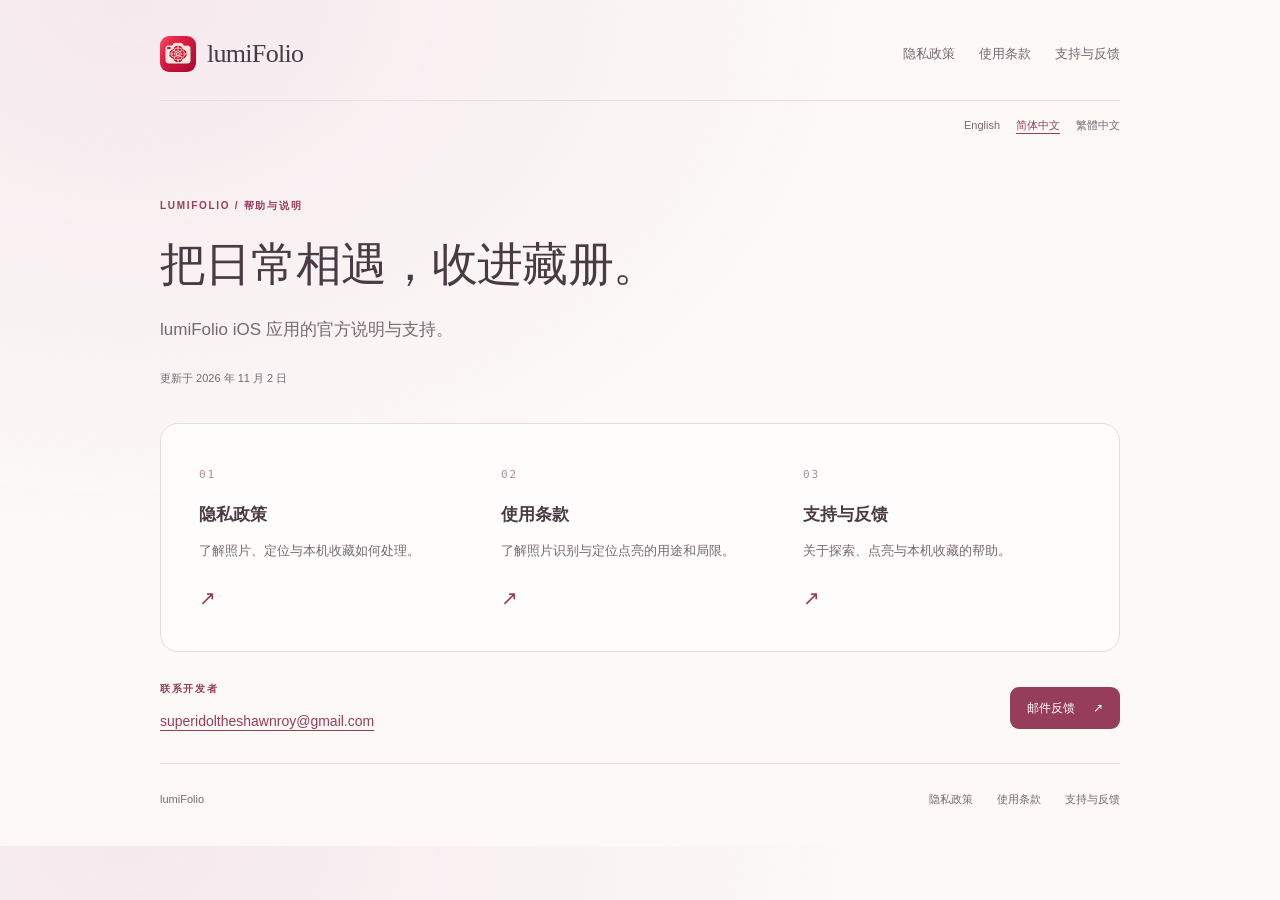
==== zh-Hans/index.html @ 705b6da7 "Add Simplified Chinese information pages" ====
<!doctype html>
<html lang="zh-Hans"><head><meta charset="utf-8"><meta name="viewport" content="width=device-width,initial-scale=1"><meta name="description" content="lumiFolio iOS 应用的官方说明与支持。"><title>帮助与说明 · lumiFolio</title><link rel="canonical" href="https://superidoltheshawnroy.github.io/lumifolio-support/zh-Hans/index.html"><link rel="icon" href="../assets/icon.png"><link rel="stylesheet" href="../style.css"></head>
<body><a class="skip" href="#content">帮助与说明</a><div class="page"><header><a class="brand" href="index.html"><img src="../assets/icon.png" width="36" height="36" alt="">lumiFolio</a><nav aria-label="说明"><a href="privacy.html">隐私政策</a><a href="terms.html">使用条款</a><a href="support.html">支持与反馈</a></nav></header><div class="languages"><a href="../index.html" lang="en">English</a><a href="../zh-Hans/index.html" lang="zh-Hans" aria-current="true">简体中文</a><a href="../zh-Hant/index.html" lang="zh-Hant">繁體中文</a></div><main id="content"><div class="title-block"><span class="eyebrow">lumiFolio / 帮助与说明</span><h1>把日常相遇，收进藏册。</h1><p class="lead">lumiFolio iOS 应用的官方说明与支持。</p><p class="date">更新于 2026 年 11 月 2 日</p></div><div class="document"><div class="routes"><a href="privacy.html"><span class="route-number">01</span><h2>隐私政策</h2><p>了解照片、定位与本机收藏如何处理。</p><span aria-hidden="true">↗</span></a><a href="terms.html"><span class="route-number">02</span><h2>使用条款</h2><p>了解照片识别与定位点亮的用途和局限。</p><span aria-hidden="true">↗</span></a><a href="support.html"><span class="route-number">03</span><h2>支持与反馈</h2><p>关于探索、点亮与本机收藏的帮助。</p><span aria-hidden="true">↗</span></a></div></div><aside class="contact"><div><span class="eyebrow">联系开发者</span><a class="email" href="mailto:superidoltheshawnroy@gmail.com?subject=lumiFolio%20support">superidoltheshawnroy@gmail.com</a></div><a class="email-button" href="mailto:superidoltheshawnroy@gmail.com?subject=lumiFolio%20support">邮件反馈 <span aria-hidden="true">↗</span></a></aside></main><footer><span>lumiFolio</span><div><a href="privacy.html">隐私政策</a><a href="terms.html">使用条款</a><a href="support.html">支持与反馈</a></div></footer></div></body></html>
---- style.css ----
:root{color-scheme:light;--paper:#fcf9f7;--card:#fffdfc;--ink:#493a43;--muted:#776771;--line:#e9dce1;--accent:#953d5a;--soft:#f3e6eb}*{box-sizing:border-box}html{scroll-behavior:smooth}body{margin:0;background:radial-gradient(ellipse at 10% 0%,#f6e9ee,transparent 45%),var(--paper);color:var(--ink);font-family:-apple-system,BlinkMacSystemFont,"Segoe UI","PingFang SC","Microsoft YaHei",sans-serif;font-size:16px;line-height:1.85;-webkit-font-smoothing:antialiased}a{color:var(--accent);text-underline-offset:4px}a:focus-visible,summary:focus-visible{outline:2px solid var(--accent);outline-offset:5px;border-radius:4px}.page{max-width:1040px;margin:auto;padding:0 40px}.skip{position:absolute;top:-80px;left:20px;background:var(--card);padding:10px 20px;z-index:5}.skip:focus{top:10px}header{display:flex;align-items:center;justify-content:space-between;gap:28px;padding:30px 0 22px;border-bottom:1px solid var(--line)}.brand{display:flex;align-items:center;gap:11px;text-decoration:none;font-family:Georgia,"Songti SC",serif;font-size:26px;font-weight:500;letter-spacing:-.7px;color:var(--ink)}.brand img{border-radius:9px}nav,footer>div{display:flex;gap:24px;flex-wrap:wrap}nav a,footer a{text-decoration:none;font-size:13px;color:var(--muted)}nav a[aria-current=page],footer a[aria-current=page]{color:var(--accent)}.languages{display:flex;justify-content:flex-end;gap:16px;padding-top:14px}.languages a{font-size:11px;text-decoration:none;color:var(--muted)}.languages a[aria-current=true]{color:var(--accent);text-decoration:underline}.title-block{padding:54px 0 35px}.eyebrow{text-transform:uppercase;letter-spacing:1.7px;font-size:10px;color:var(--accent);font-weight:600}h1{font-family:Georgia,"Songti SC","Noto Serif CJK SC",serif;font-size:clamp(30px,4.6vw,46px);line-height:1.35;font-weight:500;letter-spacing:-.7px;max-width:780px;margin:15px 0}p{margin:0 0 18px}.lead{font-size:17px;color:var(--muted);margin-top:18px;max-width:670px}.date{font-size:11px;color:var(--muted);margin:22px 0 0}.document{background:var(--card);border:1px solid var(--line);border-radius:18px;padding:34px 38px;max-width:960px}.document section+section{margin-top:30px}.document h2{font-size:18px;line-height:1.5;font-weight:600;margin:0 0 13px;display:flex;gap:14px;align-items:baseline}.document p{font-size:14px;line-height:1.95;white-space:pre-line}.number{font-size:10px;font-family:ui-monospace,monospace;color:#ae8a9a;letter-spacing:1px;flex:none}.summary{padding-bottom:22px;border-bottom:1px solid var(--line);font-weight:500}.document p:last-child{margin-bottom:0}.small-note{color:var(--muted);font-size:12px!important;line-height:1.9!important;margin-top:27px}.contact{padding:28px 0;display:flex;justify-content:space-between;gap:20px;align-items:center;border-bottom:1px solid var(--line)}.contact .eyebrow{display:block;margin-bottom:7px;font-size:10px}.email{font-size:14px;overflow-wrap:anywhere}.email-button{background:var(--accent);color:white;text-decoration:none;padding:10px 17px;font-size:12px;border-radius:9px;white-space:nowrap;display:flex;gap:18px;align-items:center}.email-button:hover{background:#7d3049}footer{display:flex;justify-content:space-between;padding:25px 0 36px;gap:25px;color:var(--muted);font-size:11px}footer a{font-size:11px}.routes{display:grid;grid-template-columns:repeat(3,minmax(0,1fr));gap:24px}.routes>a{position:relative;text-decoration:none;color:var(--ink);padding-right:12px}.routes h2{margin:14px 0 12px;font-size:17px}.routes p{font-size:13px;color:var(--muted);line-height:1.8}.routes>a>span:last-child{color:var(--accent);font-size:20px}.route-number{font:11px ui-monospace,monospace;color:#ae8a9a;letter-spacing:2px}details{border-top:1px solid var(--line);padding:17px 0}details:last-of-type{border-bottom:1px solid var(--line)}summary{cursor:pointer;font-size:14px;font-weight:500}details p{padding:12px 0 0;color:var(--muted);margin:0}@media(max-width:650px){.page{padding:0 22px}header{align-items:flex-start;padding-top:24px;gap:17px;flex-direction:column}.brand{font-size:25px}nav{gap:20px}nav a{font-size:12px}.languages{gap:14px}.title-block{padding:36px 0 26px}.lead{font-size:15px}.document{padding:25px 22px;border-radius:14px}.document h2{font-size:16px;gap:10px}.document p{font-size:14px}.contact{align-items:flex-start;flex-direction:column;padding:25px 0}.email{font-size:13px}footer{flex-direction:column;gap:12px}.routes{grid-template-columns:1fr;gap:24px}.routes>a+a{border-top:1px solid var(--line);padding-top:22px}.routes h2{margin-top:7px}.title-block h1{font-size:32px}}
@media(prefers-reduced-motion:reduce){html{scroll-behavior:auto}}
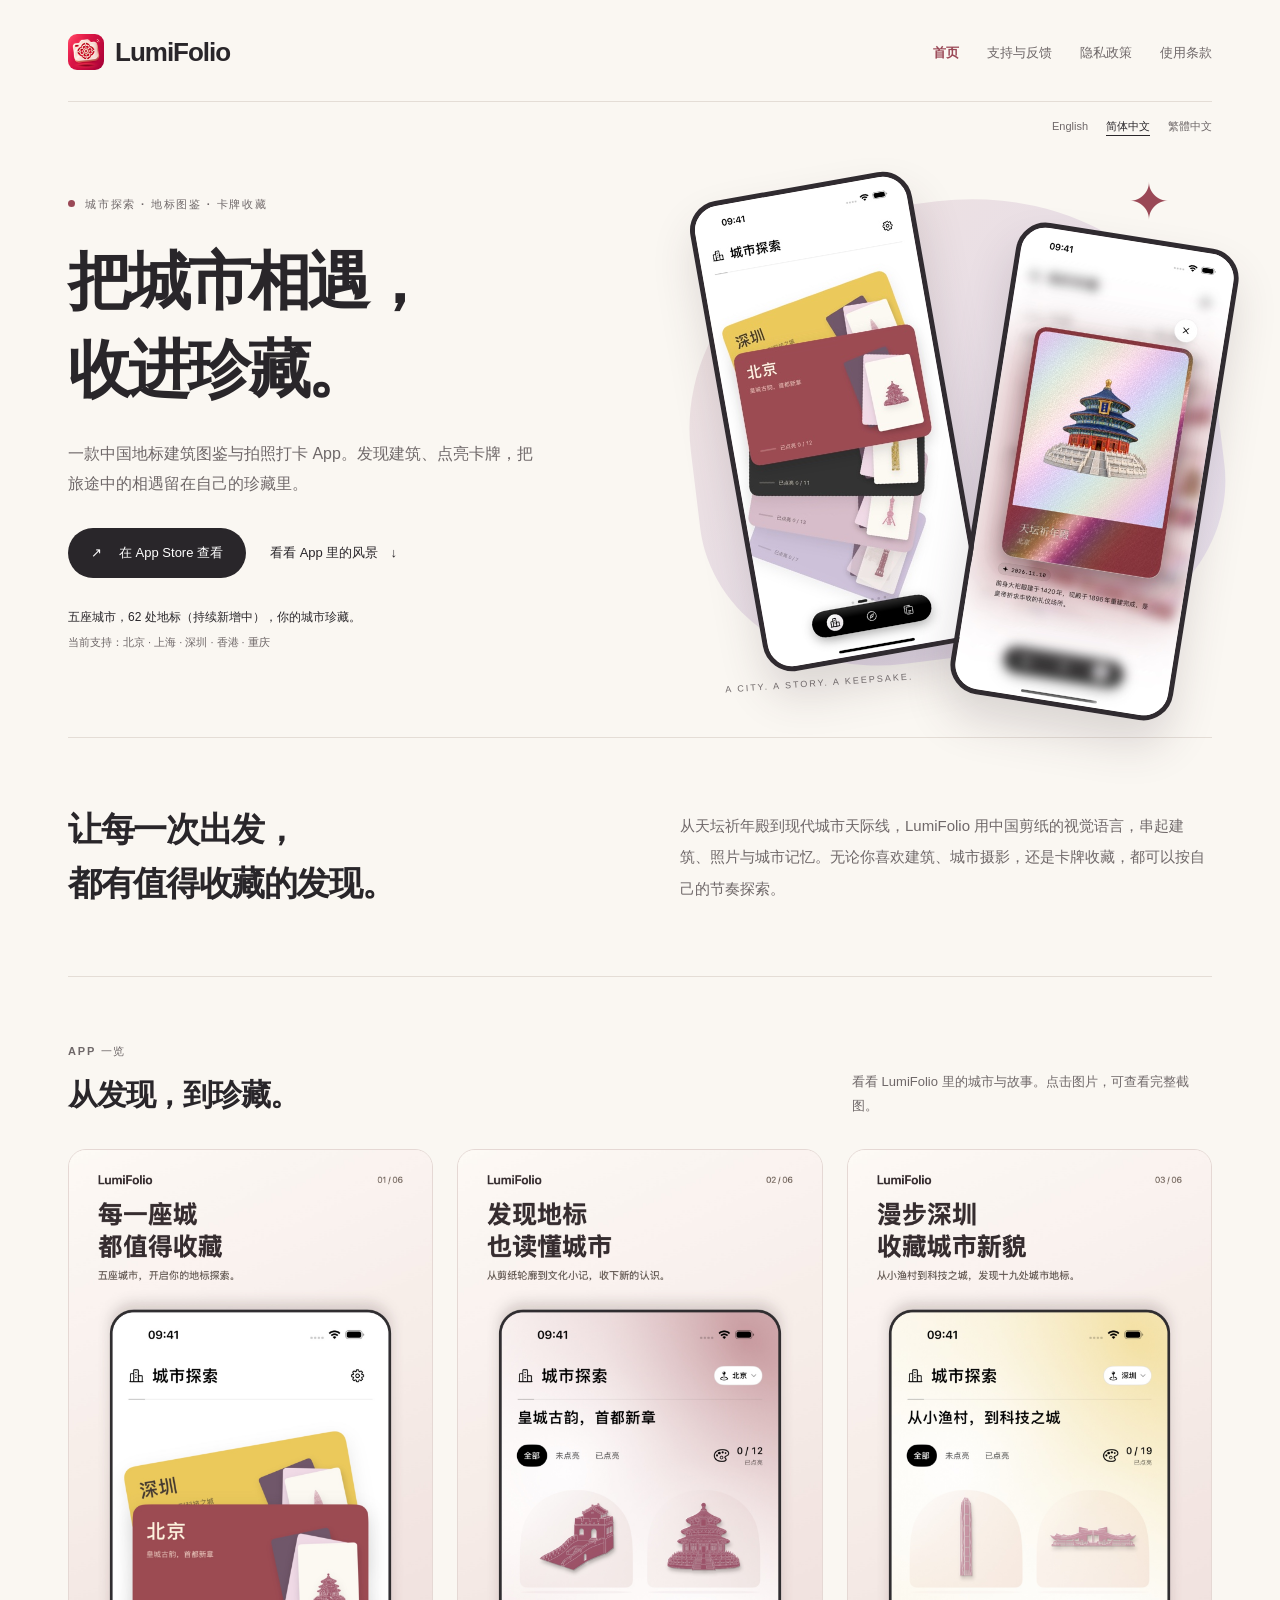
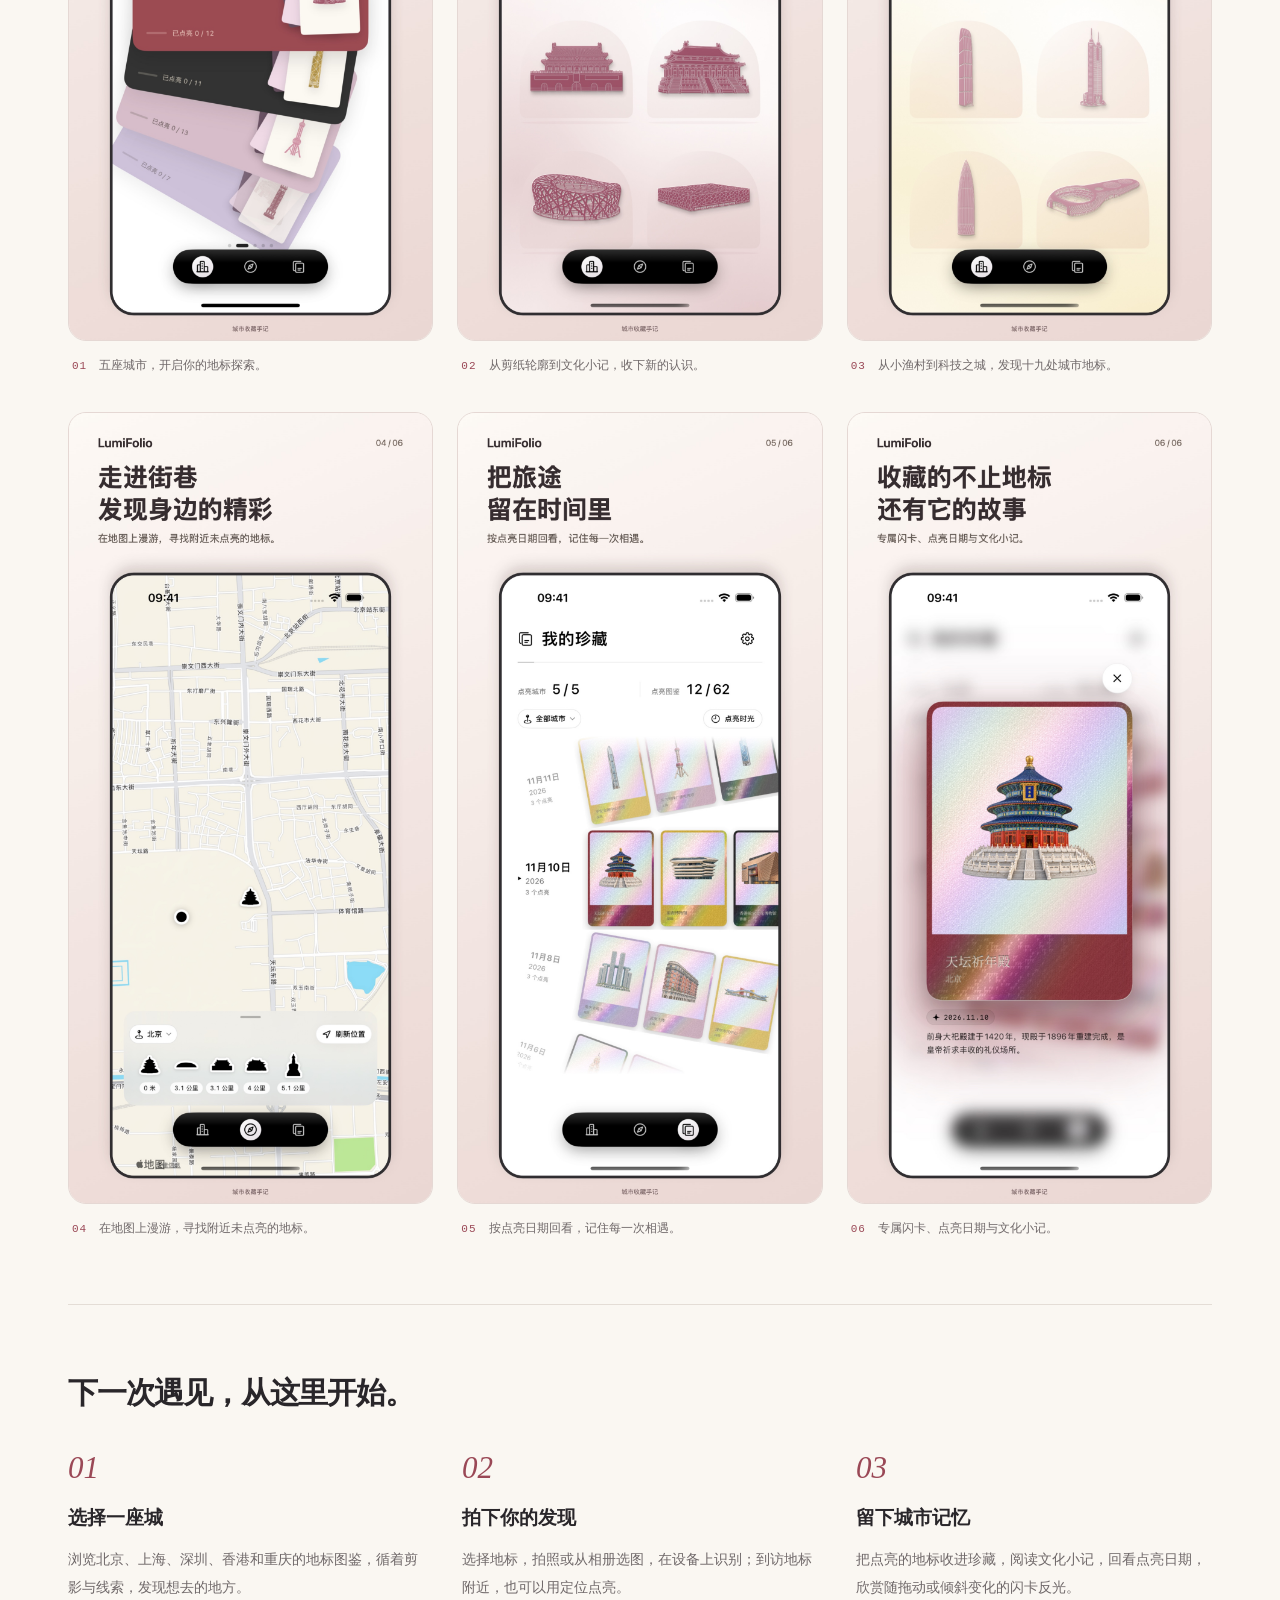
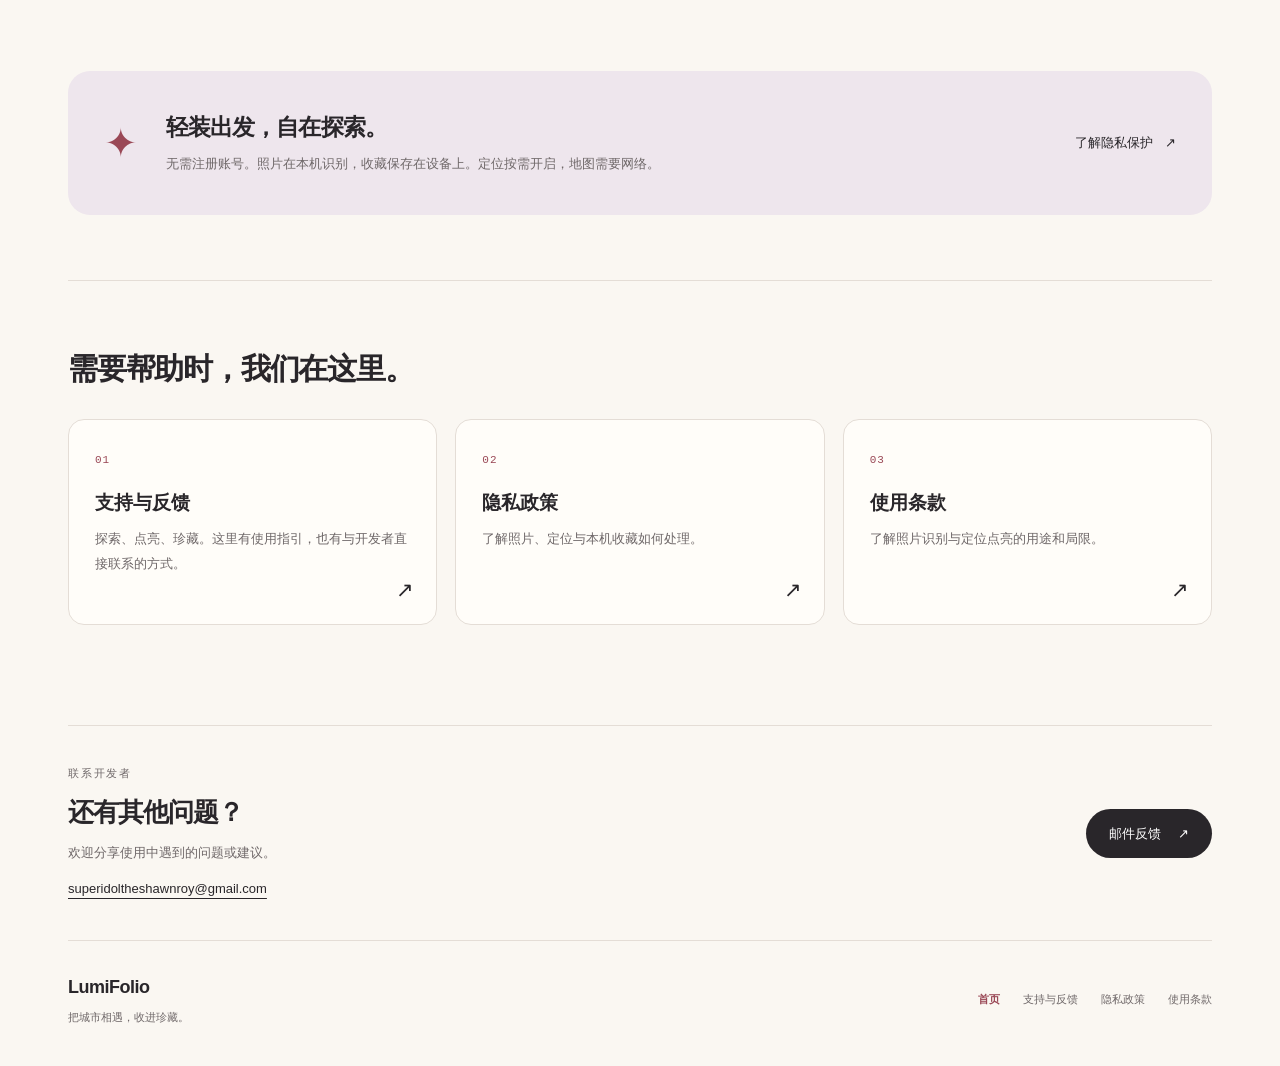
==== commit bc92fb86: "Refresh LumiFolio website with app screenshots and product introduction" ====
--- a/zh-Hans/index.html
+++ b/zh-Hans/index.html
@@ -1,3 +1,3 @@
 <!doctype html>
-<html lang="zh-Hans"><head><meta charset="utf-8"><meta name="viewport" content="width=device-width,initial-scale=1"><meta name="description" content="lumiFolio iOS 应用的官方说明与支持。"><title>帮助与说明 · lumiFolio</title><link rel="canonical" href="https://superidoltheshawnroy.github.io/lumifolio-support/zh-Hans/index.html"><link rel="icon" href="../assets/icon.png"><link rel="stylesheet" href="../style.css"></head>
-<body><a class="skip" href="#content">帮助与说明</a><div class="page"><header><a class="brand" href="index.html"><img src="../assets/icon.png" width="36" height="36" alt="">lumiFolio</a><nav aria-label="说明"><a href="privacy.html">隐私政策</a><a href="terms.html">使用条款</a><a href="support.html">支持与反馈</a></nav></header><div class="languages"><a href="../index.html" lang="en">English</a><a href="../zh-Hans/index.html" lang="zh-Hans" aria-current="true">简体中文</a><a href="../zh-Hant/index.html" lang="zh-Hant">繁體中文</a></div><main id="content"><div class="title-block"><span class="eyebrow">lumiFolio / 帮助与说明</span><h1>把日常相遇，收进藏册。</h1><p class="lead">lumiFolio iOS 应用的官方说明与支持。</p><p class="date">更新于 2026 年 11 月 2 日</p></div><div class="document"><div class="routes"><a href="privacy.html"><span class="route-number">01</span><h2>隐私政策</h2><p>了解照片、定位与本机收藏如何处理。</p><span aria-hidden="true">↗</span></a><a href="terms.html"><span class="route-number">02</span><h2>使用条款</h2><p>了解照片识别与定位点亮的用途和局限。</p><span aria-hidden="true">↗</span></a><a href="support.html"><span class="route-number">03</span><h2>支持与反馈</h2><p>关于探索、点亮与本机收藏的帮助。</p><span aria-hidden="true">↗</span></a></div></div><aside class="contact"><div><span class="eyebrow">联系开发者</span><a class="email" href="mailto:superidoltheshawnroy@gmail.com?subject=lumiFolio%20support">superidoltheshawnroy@gmail.com</a></div><a class="email-button" href="mailto:superidoltheshawnroy@gmail.com?subject=lumiFolio%20support">邮件反馈 <span aria-hidden="true">↗</span></a></aside></main><footer><span>lumiFolio</span><div><a href="privacy.html">隐私政策</a><a href="terms.html">使用条款</a><a href="support.html">支持与反馈</a></div></footer></div></body></html>+<html lang="zh-Hans"><head><meta charset="utf-8"><meta name="viewport" content="width=device-width,initial-scale=1"><meta name="description" content="一款中国地标建筑图鉴与拍照打卡 App。发现建筑、点亮卡牌，把旅途中的相遇留在自己的珍藏里。"><meta name="theme-color" content="#faf7f2"><title>把城市相遇，收进珍藏。 · LumiFolio</title><link rel="canonical" href="https://superidoltheshawnroy.github.io/lumifolio-support/zh-Hans/index.html"><link rel="alternate" hreflang="en" href="https://superidoltheshawnroy.github.io/lumifolio-support/index.html"><link rel="alternate" hreflang="zh-Hans" href="https://superidoltheshawnroy.github.io/lumifolio-support/zh-Hans/index.html"><link rel="alternate" hreflang="zh-Hant" href="https://superidoltheshawnroy.github.io/lumifolio-support/zh-Hant/index.html"><meta property="og:title" content="把城市相遇，收进珍藏。 · LumiFolio"><meta property="og:description" content="一款中国地标建筑图鉴与拍照打卡 App。发现建筑、点亮卡牌，把旅途中的相遇留在自己的珍藏里。"><meta property="og:type" content="website"><meta property="og:url" content="https://superidoltheshawnroy.github.io/lumifolio-support/zh-Hans/index.html"><link rel="icon" href="../assets/icon.png"><link rel="stylesheet" href="../style.css"></head>
+<body class="page-home"><a class="skip" href="#content">首页</a><div class="page"><header><a class="brand" href="index.html"><img src="../assets/icon.png" width="36" height="36" alt="">LumiFolio</a><nav aria-label="说明"><a href="index.html" aria-current="page">首页</a><a href="support.html">支持与反馈</a><a href="privacy.html">隐私政策</a><a href="terms.html">使用条款</a></nav></header><div class="languages"><a href="../index.html" lang="en" hreflang="en">English</a><a href="../zh-Hans/index.html" lang="zh-Hans" hreflang="zh-Hans" aria-current="true">简体中文</a><a href="../zh-Hant/index.html" lang="zh-Hant" hreflang="zh-Hant">繁體中文</a></div><main id="content"><div class="title-block"><div class="title-copy"><span class="eyebrow"><i class="status-dot" aria-hidden="true"></i>城市探索 · 地标图鉴 · 卡牌收藏</span><h1><span>把城市相遇，</span><span>收进珍藏。</span></h1><p class="lead">一款中国地标建筑图鉴与拍照打卡 App。发现建筑、点亮卡牌，把旅途中的相遇留在自己的珍藏里。</p><div class="hero-actions"><a class="app-store" href="https://apps.apple.com/app/id6829957036"><span aria-hidden="true">↗</span>在 App Store 查看</a><a class="text-link" href="#inside">看看 App 里的风景 <span aria-hidden="true">↓</span></a></div><p class="hero-meta">五座城市，62 处地标（持续新增中），你的城市珍藏。</p><p class="hero-cities">当前支持：北京 · 上海 · 深圳 · 香港 · 重庆</p></div><div class="hero-art" role="img" aria-label="城市探索与地标闪卡的 App 界面"><span class="art-orbit" aria-hidden="true"></span><span class="art-star" aria-hidden="true">✦</span><img class="device device-explore" src="../assets/screenshots/zh-Hans/01-explore-screen.jpg" width="368" height="800" alt="" fetchpriority="high"><img class="device device-flash" src="../assets/screenshots/zh-Hans/06-flash-screen.jpg" width="368" height="800" alt=""><span class="art-note" aria-hidden="true">A CITY. A STORY. A KEEPSAKE.</span></div></div><div class="home-content"><section class="position section"><h2>让每一次出发，<br>都有值得收藏的发现。</h2><p>从天坛祈年殿到现代城市天际线，LumiFolio 用中国剪纸的视觉语言，串起建筑、照片与城市记忆。无论你喜欢建筑、城市摄影，还是卡牌收藏，都可以按自己的节奏探索。</p></section><section class="showcase section" id="inside"><div class="section-heading"><div><span class="eyebrow">APP 一览</span><h2>从发现，到珍藏。</h2></div><p>看看 LumiFolio 里的城市与故事。点击图片，可查看完整截图。</p></div><div class="screenshot-grid"><figure><a class="poster-link" href="../assets/screenshots/zh-Hans/01-explore.jpg"><img src="../assets/screenshots/zh-Hans/01-explore.jpg" width="1206" height="2622" loading="lazy" decoding="async" alt="每一座城，都值得收藏 — 五座城市，开启你的地标探索。"></a><figcaption><span class="number">01</span><span>五座城市，开启你的地标探索。</span></figcaption></figure><figure><a class="poster-link" href="../assets/screenshots/zh-Hans/02-city.jpg"><img src="../assets/screenshots/zh-Hans/02-city.jpg" width="1206" height="2622" loading="lazy" decoding="async" alt="发现地标，也读懂城市 — 从剪纸轮廓到文化小记，收下新的认识。"></a><figcaption><span class="number">02</span><span>从剪纸轮廓到文化小记，收下新的认识。</span></figcaption></figure><figure><a class="poster-link" href="../assets/screenshots/zh-Hans/03-shenzhen.jpg"><img src="../assets/screenshots/zh-Hans/03-shenzhen.jpg" width="1206" height="2622" loading="lazy" decoding="async" alt="漫步深圳，收藏城市新貌 — 从小渔村到科技之城，发现十九处城市地标。"></a><figcaption><span class="number">03</span><span>从小渔村到科技之城，发现十九处城市地标。</span></figcaption></figure><figure><a class="poster-link" href="../assets/screenshots/zh-Hans/04-roam.jpg"><img src="../assets/screenshots/zh-Hans/04-roam.jpg" width="1206" height="2622" loading="lazy" decoding="async" alt="走进街巷，发现身边的精彩 — 在地图上漫游，寻找附近未点亮的地标。"></a><figcaption><span class="number">04</span><span>在地图上漫游，寻找附近未点亮的地标。</span></figcaption></figure><figure><a class="poster-link" href="../assets/screenshots/zh-Hans/05-timeline-multicity.jpg"><img src="../assets/screenshots/zh-Hans/05-timeline-multicity.jpg" width="1206" height="2622" loading="lazy" decoding="async" alt="把旅途，留在时间里 — 按点亮日期回看，记住每一次相遇。"></a><figcaption><span class="number">05</span><span>按点亮日期回看，记住每一次相遇。</span></figcaption></figure><figure><a class="poster-link" href="../assets/screenshots/zh-Hans/06-flash.jpg"><img src="../assets/screenshots/zh-Hans/06-flash.jpg" width="1206" height="2622" loading="lazy" decoding="async" alt="收藏的不止地标，还有它的故事 — 专属闪卡、点亮日期与文化小记。"></a><figcaption><span class="number">06</span><span>专属闪卡、点亮日期与文化小记。</span></figcaption></figure></div></section><section class="how-it-works section"><h2>下一次遇见，从这里开始。</h2><ol class="steps"><li><span class="step-number">01</span><h3>选择一座城</h3><p>浏览北京、上海、深圳、香港和重庆的地标图鉴，循着剪影与线索，发现想去的地方。</p></li><li><span class="step-number">02</span><h3>拍下你的发现</h3><p>选择地标，拍照或从相册选图，在设备上识别；到访地标附近，也可以用定位点亮。</p></li><li><span class="step-number">03</span><h3>留下城市记忆</h3><p>把点亮的地标收进珍藏，阅读文化小记，回看点亮日期，欣赏随拖动或倾斜变化的闪卡反光。</p></li></ol></section><aside class="privacy-banner"><span class="privacy-mark" aria-hidden="true">✦</span><div><h2>轻装出发，自在探索。</h2><p>无需注册账号。照片在本机识别，收藏保存在设备上。定位按需开启，地图需要网络。</p></div><a class="text-link" href="privacy.html">了解隐私保护 <span aria-hidden="true">↗</span></a></aside><section class="resources section"><h2>需要帮助时，我们在这里。</h2><div class="routes"><a href="support.html"><span class="route-number">01</span><h3>支持与反馈</h3><p>探索、点亮、珍藏。这里有使用指引，也有与开发者直接联系的方式。</p><span class="route-arrow" aria-hidden="true">↗</span></a><a href="privacy.html"><span class="route-number">02</span><h3>隐私政策</h3><p>了解照片、定位与本机收藏如何处理。</p><span class="route-arrow" aria-hidden="true">↗</span></a><a href="terms.html"><span class="route-number">03</span><h3>使用条款</h3><p>了解照片识别与定位点亮的用途和局限。</p><span class="route-arrow" aria-hidden="true">↗</span></a></div></section></div><aside class="contact"><div><span class="eyebrow">联系开发者</span><h2>还有其他问题？</h2><p>欢迎分享使用中遇到的问题或建议。</p><a class="email" href="mailto:superidoltheshawnroy@gmail.com?subject=LumiFolio%20support">superidoltheshawnroy@gmail.com</a></div><a class="email-button" href="mailto:superidoltheshawnroy@gmail.com?subject=LumiFolio%20support">邮件反馈 <span aria-hidden="true">↗</span></a></aside></main><footer><div><a class="footer-brand" href="index.html">LumiFolio</a><p>把城市相遇，收进珍藏。</p></div><div class="footer-links"><a href="index.html" aria-current="page">首页</a><a href="support.html">支持与反馈</a><a href="privacy.html">隐私政策</a><a href="terms.html">使用条款</a></div></footer></div></body></html>
--- a/style.css
+++ b/style.css
@@ -1,2 +1,12 @@
-:root{color-scheme:light;--paper:#fcf9f7;--card:#fffdfc;--ink:#493a43;--muted:#776771;--line:#e9dce1;--accent:#953d5a;--soft:#f3e6eb}*{box-sizing:border-box}html{scroll-behavior:smooth}body{margin:0;background:radial-gradient(ellipse at 10% 0%,#f6e9ee,transparent 45%),var(--paper);color:var(--ink);font-family:-apple-system,BlinkMacSystemFont,"Segoe UI","PingFang SC","Microsoft YaHei",sans-serif;font-size:16px;line-height:1.85;-webkit-font-smoothing:antialiased}a{color:var(--accent);text-underline-offset:4px}a:focus-visible,summary:focus-visible{outline:2px solid var(--accent);outline-offset:5px;border-radius:4px}.page{max-width:1040px;margin:auto;padding:0 40px}.skip{position:absolute;top:-80px;left:20px;background:var(--card);padding:10px 20px;z-index:5}.skip:focus{top:10px}header{display:flex;align-items:center;justify-content:space-between;gap:28px;padding:30px 0 22px;border-bottom:1px solid var(--line)}.brand{display:flex;align-items:center;gap:11px;text-decoration:none;font-family:Georgia,"Songti SC",serif;font-size:26px;font-weight:500;letter-spacing:-.7px;color:var(--ink)}.brand img{border-radius:9px}nav,footer>div{display:flex;gap:24px;flex-wrap:wrap}nav a,footer a{text-decoration:none;font-size:13px;color:var(--muted)}nav a[aria-current=page],footer a[aria-current=page]{color:var(--accent)}.languages{display:flex;justify-content:flex-end;gap:16px;padding-top:14px}.languages a{font-size:11px;text-decoration:none;color:var(--muted)}.languages a[aria-current=true]{color:var(--accent);text-decoration:underline}.title-block{padding:54px 0 35px}.eyebrow{text-transform:uppercase;letter-spacing:1.7px;font-size:10px;color:var(--accent);font-weight:600}h1{font-family:Georgia,"Songti SC","Noto Serif CJK SC",serif;font-size:clamp(30px,4.6vw,46px);line-height:1.35;font-weight:500;letter-spacing:-.7px;max-width:780px;margin:15px 0}p{margin:0 0 18px}.lead{font-size:17px;color:var(--muted);margin-top:18px;max-width:670px}.date{font-size:11px;color:var(--muted);margin:22px 0 0}.document{background:var(--card);border:1px solid var(--line);border-radius:18px;padding:34px 38px;max-width:960px}.document section+section{margin-top:30px}.document h2{font-size:18px;line-height:1.5;font-weight:600;margin:0 0 13px;display:flex;gap:14px;align-items:baseline}.document p{font-size:14px;line-height:1.95;white-space:pre-line}.number{font-size:10px;font-family:ui-monospace,monospace;color:#ae8a9a;letter-spacing:1px;flex:none}.summary{padding-bottom:22px;border-bottom:1px solid var(--line);font-weight:500}.document p:last-child{margin-bottom:0}.small-note{color:var(--muted);font-size:12px!important;line-height:1.9!important;margin-top:27px}.contact{padding:28px 0;display:flex;justify-content:space-between;gap:20px;align-items:center;border-bottom:1px solid var(--line)}.contact .eyebrow{display:block;margin-bottom:7px;font-size:10px}.email{font-size:14px;overflow-wrap:anywhere}.email-button{background:var(--accent);color:white;text-decoration:none;padding:10px 17px;font-size:12px;border-radius:9px;white-space:nowrap;display:flex;gap:18px;align-items:center}.email-button:hover{background:#7d3049}footer{display:flex;justify-content:space-between;padding:25px 0 36px;gap:25px;color:var(--muted);font-size:11px}footer a{font-size:11px}.routes{display:grid;grid-template-columns:repeat(3,minmax(0,1fr));gap:24px}.routes>a{position:relative;text-decoration:none;color:var(--ink);padding-right:12px}.routes h2{margin:14px 0 12px;font-size:17px}.routes p{font-size:13px;color:var(--muted);line-height:1.8}.routes>a>span:last-child{color:var(--accent);font-size:20px}.route-number{font:11px ui-monospace,monospace;color:#ae8a9a;letter-spacing:2px}details{border-top:1px solid var(--line);padding:17px 0}details:last-of-type{border-bottom:1px solid var(--line)}summary{cursor:pointer;font-size:14px;font-weight:500}details p{padding:12px 0 0;color:var(--muted);margin:0}@media(max-width:650px){.page{padding:0 22px}header{align-items:flex-start;padding-top:24px;gap:17px;flex-direction:column}.brand{font-size:25px}nav{gap:20px}nav a{font-size:12px}.languages{gap:14px}.title-block{padding:36px 0 26px}.lead{font-size:15px}.document{padding:25px 22px;border-radius:14px}.document h2{font-size:16px;gap:10px}.document p{font-size:14px}.contact{align-items:flex-start;flex-direction:column;padding:25px 0}.email{font-size:13px}footer{flex-direction:column;gap:12px}.routes{grid-template-columns:1fr;gap:24px}.routes>a+a{border-top:1px solid var(--line);padding-top:22px}.routes h2{margin-top:7px}.title-block h1{font-size:32px}}
-@media(prefers-reduced-motion:reduce){html{scroll-behavior:auto}}
+:root{color-scheme:light;--paper:#faf7f2;--card:#fffdf9;--ink:#29262a;--muted:#6f6869;--line:#e4ddd6;--rose:#9a4856;--lilac:#d9cbdc;--serif:"Iowan Old Style","Songti SC","Noto Serif CJK SC",serif}
+*{box-sizing:border-box}html{scroll-behavior:smooth;scroll-padding-top:28px}body{margin:0;background:var(--paper);color:var(--ink);font-family:-apple-system,BlinkMacSystemFont,"Segoe UI","PingFang SC","Microsoft YaHei",sans-serif;font-size:16px;line-height:1.8;-webkit-font-smoothing:antialiased}a{color:inherit;text-underline-offset:5px}a:focus-visible,summary:focus-visible{outline:2px solid var(--rose);outline-offset:5px}img{max-width:100%;height:auto}p{margin:0 0 18px}h1,h2,h3{margin:0;font-weight:600}h1,h2{letter-spacing:-.04em}h2{font-size:30px;line-height:1.5}h3{font-size:19px;line-height:1.5}.page{max-width:1240px;margin:auto;padding:0 48px}.skip{position:absolute;top:-90px;left:20px;background:var(--card);padding:10px 20px;z-index:5}.skip:focus{top:10px}
+header{display:flex;align-items:center;justify-content:space-between;gap:28px;padding:29px 0 25px;border-bottom:1px solid var(--line)}.brand{display:flex;align-items:center;gap:11px;text-decoration:none;font-size:26px;font-weight:650;letter-spacing:-1px}.brand img{border-radius:9px}nav,.footer-links{display:flex;gap:28px;flex-wrap:wrap}nav a,.footer-links a{text-decoration:none;font-size:13px;color:var(--muted)}nav a[aria-current=page],.footer-links a[aria-current=page]{color:var(--rose);font-weight:600}nav a:hover,.footer-links a:hover{text-decoration:underline}.languages{display:flex;justify-content:flex-end;gap:18px;padding-top:15px}.languages a{font-size:11px;text-decoration:none;color:var(--muted)}.languages a[aria-current=true]{color:var(--ink);text-decoration:underline}.title-block{padding:54px 0 40px}.eyebrow{display:block;letter-spacing:1.8px;font-size:11px;color:var(--muted);font-weight:550}.status-dot{display:inline-block;width:7px;height:7px;border-radius:50%;background:var(--rose);margin-right:10px;vertical-align:1px}h1{font-family:var(--serif);font-size:clamp(36px,4.8vw,56px);line-height:1.3;margin:18px 0;max-width:850px}.lead{font-size:17px;color:var(--muted);margin-top:20px;max-width:660px;line-height:1.9}.date{font-size:11px;color:var(--muted);margin:22px 0 0}.title-copy{min-width:0}.text-link{display:inline-flex;align-items:center;gap:12px;font-size:13px;text-decoration:none}.text-link:hover{text-decoration:underline}.app-store,.email-button{display:inline-flex;align-items:center;justify-content:center;gap:17px;background:var(--ink);color:#fff;text-decoration:none;padding:13px 23px;font-size:13px;border-radius:30px;white-space:nowrap;transition:background .2s,transform .2s}.app-store:hover,.email-button:hover{background:var(--rose);transform:translateY(-2px)}
+.page-home .title-block{display:grid;grid-template-columns:1.1fr 1fr;align-items:center;gap:32px;padding:20px 0 45px;min-height:595px}.page-home h1{font-size:clamp(42px,4.9vw,64px);line-height:1.4;letter-spacing:-.05em;margin:24px 0}.page-home h1 span{display:block}.page-home .lead{font-size:16px;max-width:480px}.hero-actions{display:flex;align-items:center;flex-wrap:wrap;gap:24px;margin:29px 0}.hero-meta{font-size:12px;margin:0 0 5px;color:var(--ink)}.hero-cities{font-size:11px;color:var(--muted);margin:0}.hero-art{position:relative;height:535px;isolation:isolate}.art-orbit{position:absolute;inset:44px -6px 36px 8px;background:linear-gradient(140deg,#f0e3e0,#e5dce9 70%,#ebe4ed);border-radius:48% 48% 35% 35%;transform:rotate(-7deg);z-index:-1}.device{position:absolute;width:47%;max-width:225px;border:5px solid #302b30;border-radius:30px;box-shadow:0 25px 44px #4533422b}.device-explore{left:8%;top:26px;transform:rotate(-10deg)}.device-flash{right:1%;top:76px;transform:rotate(9deg)}.art-star{position:absolute;right:8%;top:0;font-size:50px;color:var(--rose)}.art-note{position:absolute;bottom:0;left:8%;font-size:9px;letter-spacing:2px;color:var(--muted);transform:rotate(-4deg)}
+.section{padding:65px 0;border-top:1px solid var(--line)}.position{display:grid;grid-template-columns:1fr 1fr;gap:80px;align-items:center}.position h2{font-family:var(--serif);font-size:34px;line-height:1.6}.position p{font-size:15px;color:var(--muted);margin:0;line-height:2.1}.section-heading{display:flex;justify-content:space-between;gap:40px;align-items:flex-end;margin-bottom:32px}.section-heading h2{margin-top:10px}.section-heading>p{font-size:13px;color:var(--muted);max-width:360px;margin:0}.screenshot-grid{display:grid;grid-template-columns:repeat(3,minmax(0,1fr));gap:35px 24px}figure{margin:0;min-width:0}.poster-link{display:block;border-radius:18px;overflow:hidden;border:1px solid #e5d8d4;background:#f0e3df;transition:transform .25s,box-shadow .25s}.poster-link:hover{transform:translateY(-5px);box-shadow:0 15px 30px #49334116}.poster-link img{display:block;width:100%}figcaption{display:flex;align-items:baseline;gap:12px;font-size:12px;color:var(--muted);line-height:1.8;padding:14px 4px 0}.number{font:11px ui-monospace,monospace;color:var(--rose);letter-spacing:1px;flex:none}.steps{list-style:none;padding:0;margin:35px 0 0;display:grid;grid-template-columns:repeat(3,minmax(0,1fr));gap:38px}.step-number{display:block;color:var(--rose);font:italic 31px var(--serif);margin-bottom:18px}.steps h3{margin-bottom:12px}.steps p{color:var(--muted);font-size:14px;line-height:2;margin:0}.privacy-banner{display:flex;align-items:center;gap:28px;padding:36px;background:#eee6ed;border-radius:22px;margin:5px 0 65px}.privacy-mark{font-size:40px;color:var(--rose);flex:none}.privacy-banner h2{font-size:23px}.privacy-banner p{font-size:13px;color:var(--muted);max-width:610px;margin:8px 0 0}.privacy-banner>.text-link{margin-left:auto;flex:none}.resources h2{margin-bottom:28px}.routes{display:grid;grid-template-columns:repeat(3,minmax(0,1fr));gap:18px}.routes>a{position:relative;text-decoration:none;padding:24px 26px 32px;border:1px solid var(--line);border-radius:16px;background:var(--card);min-width:0;transition:border-color .2s}.routes>a:hover{border-color:var(--rose)}.routes h3{margin:16px 0 10px}.routes p{font-size:13px;color:var(--muted);line-height:1.9;padding-bottom:16px;margin:0}.route-arrow{position:absolute;right:22px;bottom:16px;font-size:21px}.route-number{font:11px ui-monospace,monospace;color:var(--rose);letter-spacing:1px}
+.document{background:var(--card);border:1px solid var(--line);border-radius:22px;padding:36px 42px;max-width:1040px}.document section+section{margin-top:32px}.document h2{font-size:18px;line-height:1.6;letter-spacing:0;margin:0 0 13px;display:flex;gap:15px;align-items:baseline}.document p{font-size:14px;line-height:1.95;white-space:pre-line}.document p:last-child{margin-bottom:0}.summary{padding-bottom:24px;border-bottom:1px solid var(--line);font-weight:500}.small-note{color:var(--muted);font-size:12px!important;line-height:1.9!important;margin-top:28px}.support-layout{display:grid;grid-template-columns:255px minmax(0,1fr);gap:65px;padding-bottom:65px}.help-topics{display:flex;flex-direction:column;align-self:start;position:sticky;top:28px;background:#eee6ed;padding:8px 22px;border-radius:16px}.help-topics>a{display:flex;align-items:baseline;gap:12px;text-decoration:none;font-size:13px;padding:19px 0}.help-topics>a+ a{border-top:1px solid #d8cbd5}.help-topics>a>span:last-child{margin-left:auto}.help-topics>a:hover{color:var(--rose)}.faq-group{scroll-margin-top:28px}.faq-group+.faq-group{margin-top:45px}.faq-group h2{display:flex;align-items:baseline;gap:16px;font-size:22px;margin:0 0 20px}details{border-top:1px solid var(--line);padding:19px 0}details:last-of-type{border-bottom:1px solid var(--line)}summary{cursor:pointer;font-size:15px;font-weight:550;line-height:1.7;padding-right:15px}summary::marker{color:var(--rose)}details p{padding:15px 0 0;color:var(--muted);font-size:14px;line-height:1.95;margin:0}details[open] summary{color:var(--rose)}
+.contact{padding:38px 0;display:flex;justify-content:space-between;gap:40px;align-items:center;border-top:1px solid var(--line);border-bottom:1px solid var(--line);margin-top:35px}.contact .eyebrow{margin-bottom:9px}.contact h2{font-size:26px}.contact p{color:var(--muted);font-size:13px;max-width:650px;margin:9px 0}.email{font-size:13px;overflow-wrap:anywhere}.email-button{flex:none}footer{display:flex;justify-content:space-between;align-items:center;padding:30px 0 38px;gap:30px;color:var(--muted);font-size:11px}.footer-brand{font-size:18px;color:var(--ink);font-weight:600;text-decoration:none;letter-spacing:-.5px}footer p{margin:4px 0 0}.footer-links{gap:23px}.footer-links a{font-size:11px}
+@media(min-width:1400px){.page-home .title-block{min-height:620px}}
+@media(max-width:1000px){.page{padding:0 32px}.page-home .title-block{gap:18px;min-height:540px}.page-home h1{font-size:48px}.hero-art{height:465px}.device{border-radius:26px;width:46%}.device-explore{left:5%;top:35px}.device-flash{top:90px;right:0}.art-note{font-size:8px;bottom:4px;left:0}.hero-actions{gap:17px}.hero-actions .text-link{font-size:12px}.position{gap:40px}.position h2{font-size:29px}.privacy-banner{padding:28px;gap:20px;flex-wrap:wrap}.privacy-banner>.text-link{margin-left:60px}.support-layout{grid-template-columns:215px minmax(0,1fr);gap:35px}.help-topics{padding:6px 16px}.steps{gap:28px}nav{gap:20px}}
+@media(max-width:700px){.page{padding:0 22px}header{align-items:flex-start;padding:22px 0 18px;gap:18px;flex-direction:column}.brand{font-size:25px}nav{gap:23px}nav a{font-size:12px}.languages{gap:16px}.eyebrow{font-size:10px;letter-spacing:1.2px}.title-block{padding:38px 0 30px}h1{font-size:36px}.lead{font-size:15px}.page-home .title-block{display:flex;flex-direction:column;align-items:stretch;padding:37px 0 30px;gap:26px}.page-home h1{font-size:45px;line-height:1.45;margin:20px 0}.page-home .lead{font-size:15px;max-width:450px;margin-top:16px}.hero-actions{margin:25px 0 23px;gap:22px}.app-store{font-size:12px;padding:12px 20px}.hero-meta{font-size:11px}.hero-cities{font-size:10px}.hero-art{height:485px;width:100%;max-width:420px;align-self:center}.device{width:46%;border-width:4px;border-radius:26px}.device-explore{left:7%;top:24px}.device-flash{right:3%;top:78px}.art-orbit{inset:35px 7px 38px 9px}.art-note{left:10%;bottom:7px}.art-star{font-size:42px;right:10%;top:0}.section{padding:42px 0}h2{font-size:25px}.position{grid-template-columns:1fr;gap:22px}.position h2{font-size:29px}.position p{font-size:14px}.section-heading{display:block;margin-bottom:25px}.section-heading>p{max-width:400px;margin-top:14px;font-size:12px}.screenshot-grid{grid-template-columns:repeat(2,minmax(0,1fr));gap:25px 14px}.poster-link{border-radius:12px}figcaption{font-size:11px;gap:8px;padding-top:10px;display:block}figcaption .number{margin-right:7px;font-size:9px}.steps{grid-template-columns:1fr;gap:28px;margin-top:28px}.steps li{position:relative;padding-left:50px}.step-number{position:absolute;left:0;top:0;font-size:26px}.steps h3{font-size:18px;margin-bottom:7px}.steps p{font-size:13px}.privacy-banner{margin:0 0 42px;padding:26px 23px;border-radius:18px;gap:14px;align-items:flex-start}.privacy-mark{font-size:28px;line-height:1.2}.privacy-banner>div{flex:1}.privacy-banner h2{font-size:20px}.privacy-banner p{font-size:12px}.privacy-banner>.text-link{margin-left:42px;font-size:12px}.routes{grid-template-columns:1fr;gap:13px}.routes>a{padding:19px 23px 27px}.routes h3{font-size:18px;margin-top:10px}.routes p{padding-right:20px;padding-bottom:0}.resources h2{margin-bottom:23px}.document{padding:25px 23px;border-radius:18px}.document h2{font-size:16px;gap:10px}.document p{font-size:14px}.support-layout{grid-template-columns:1fr;gap:35px;padding-bottom:18px}.help-topics{position:static;padding:6px 20px}.help-topics>a{padding:15px 0}.faq-group h2{font-size:20px;margin-bottom:18px}summary{font-size:14px}details p{font-size:13px}.contact{align-items:flex-start;flex-direction:column;gap:23px;padding:29px 0;margin-top:24px}.contact h2{font-size:24px}.email{font-size:12px}footer{align-items:flex-start;flex-direction:column;gap:24px;padding-bottom:30px}.footer-links{gap:24px}}
+@media(max-width:380px){.page{padding:0 18px}.page-home h1{font-size:39px}.hero-art{height:435px}.device{border-radius:23px}.hero-actions{gap:14px}.hero-actions .text-link{font-size:11px}nav{gap:19px}}
+@media(prefers-reduced-motion:reduce){html{scroll-behavior:auto}*,*::before,*::after{transition:none!important}}
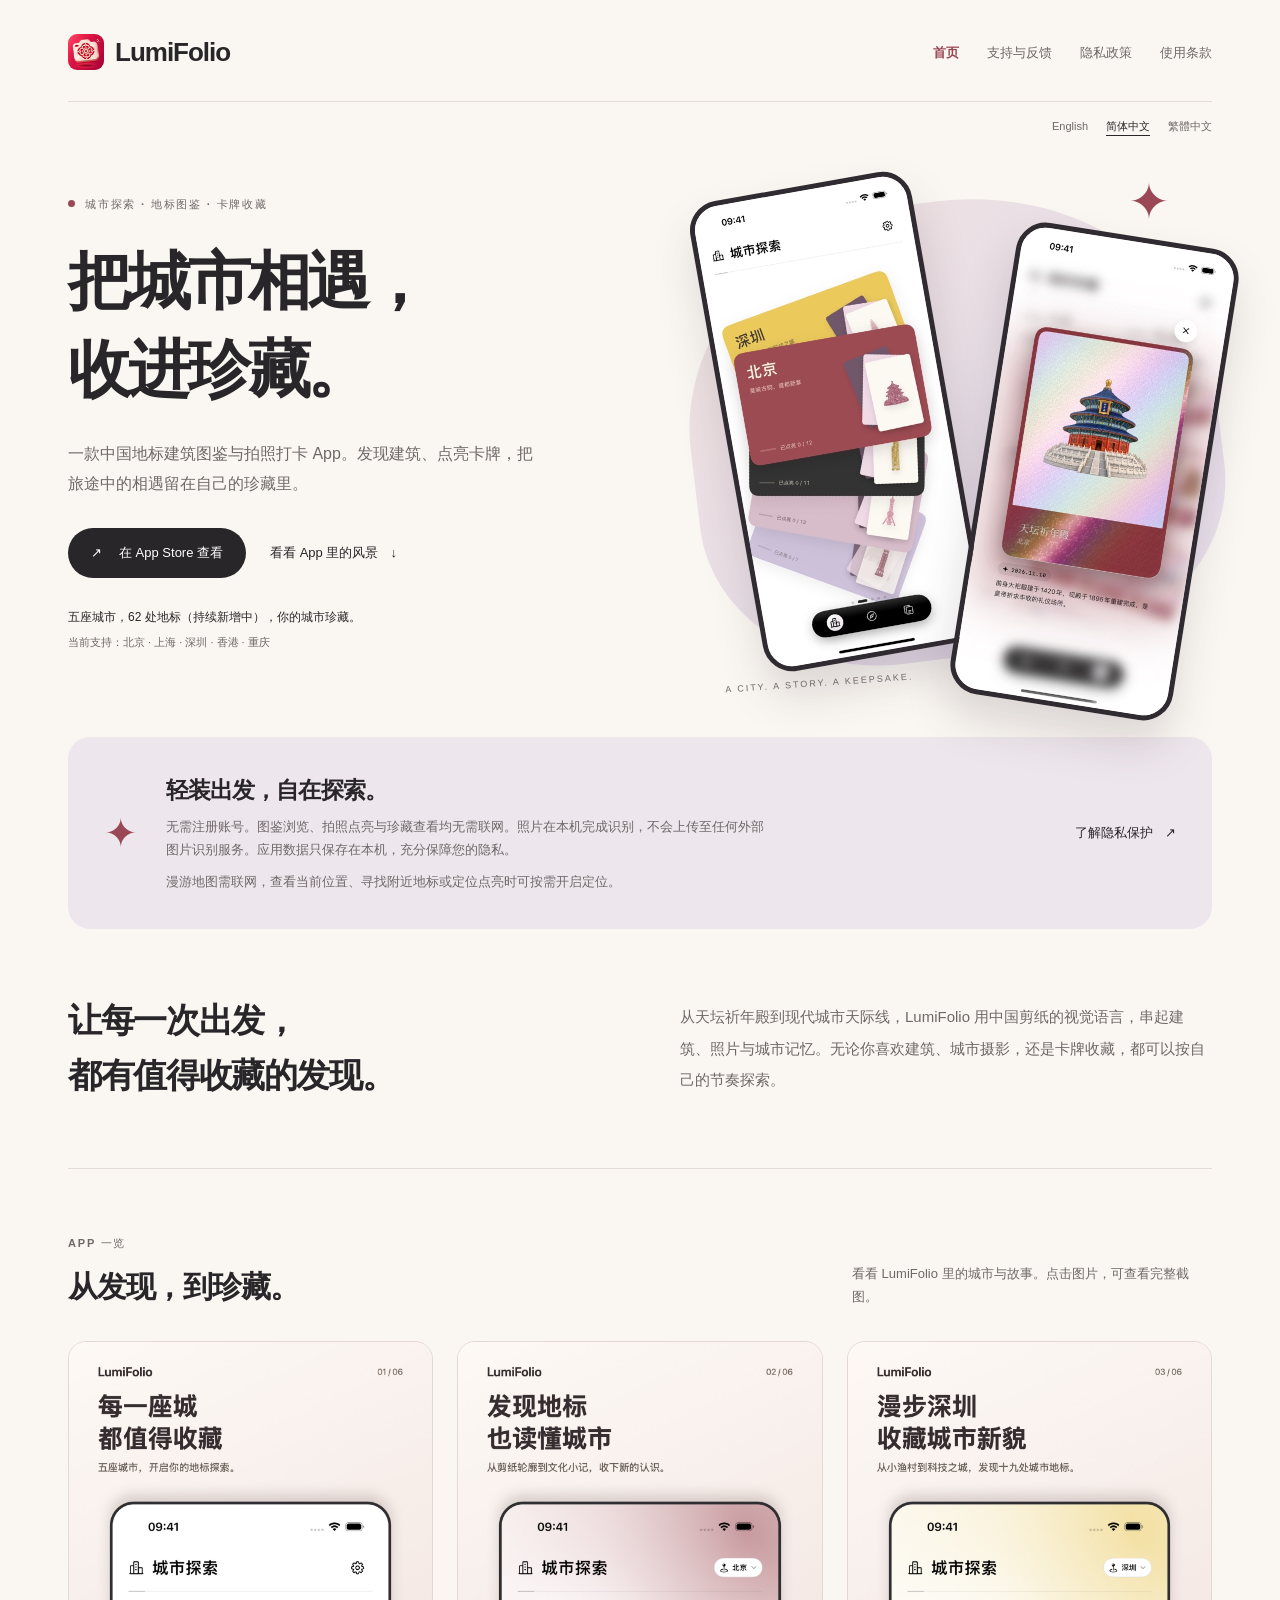
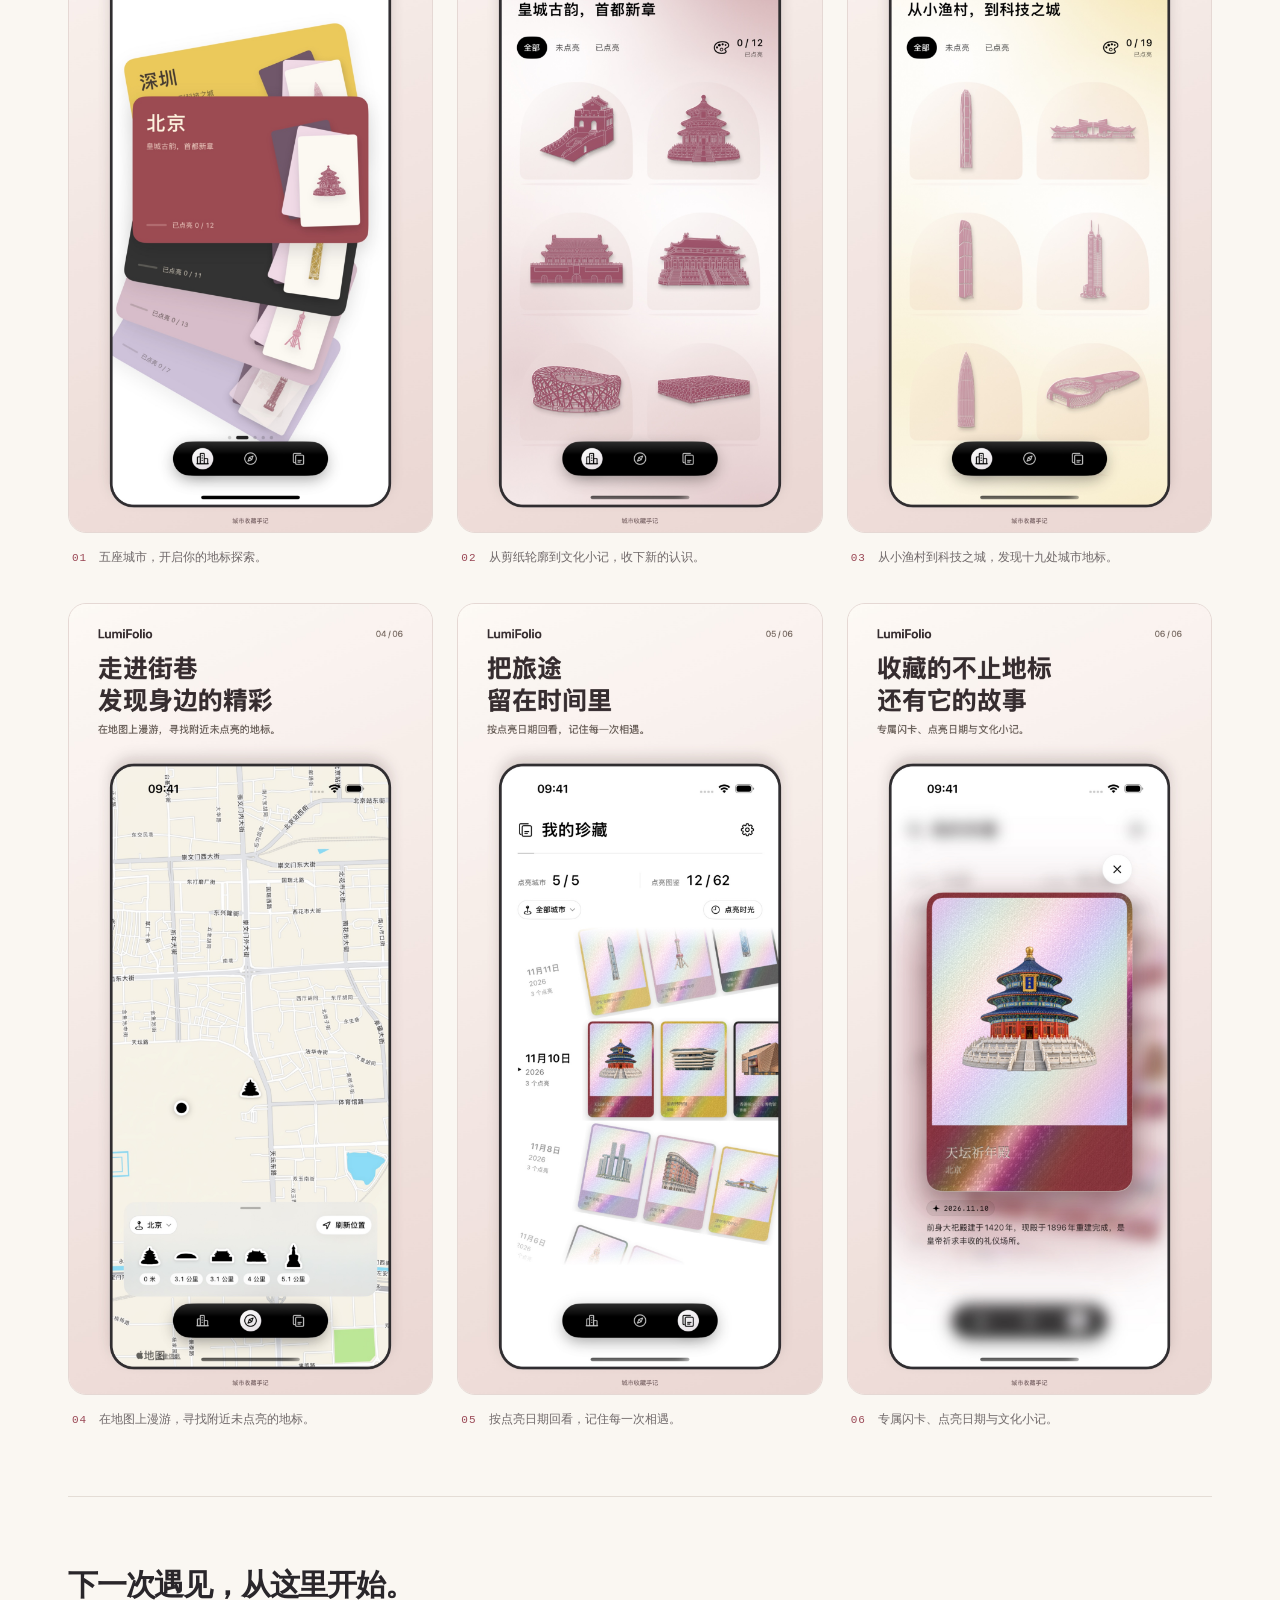
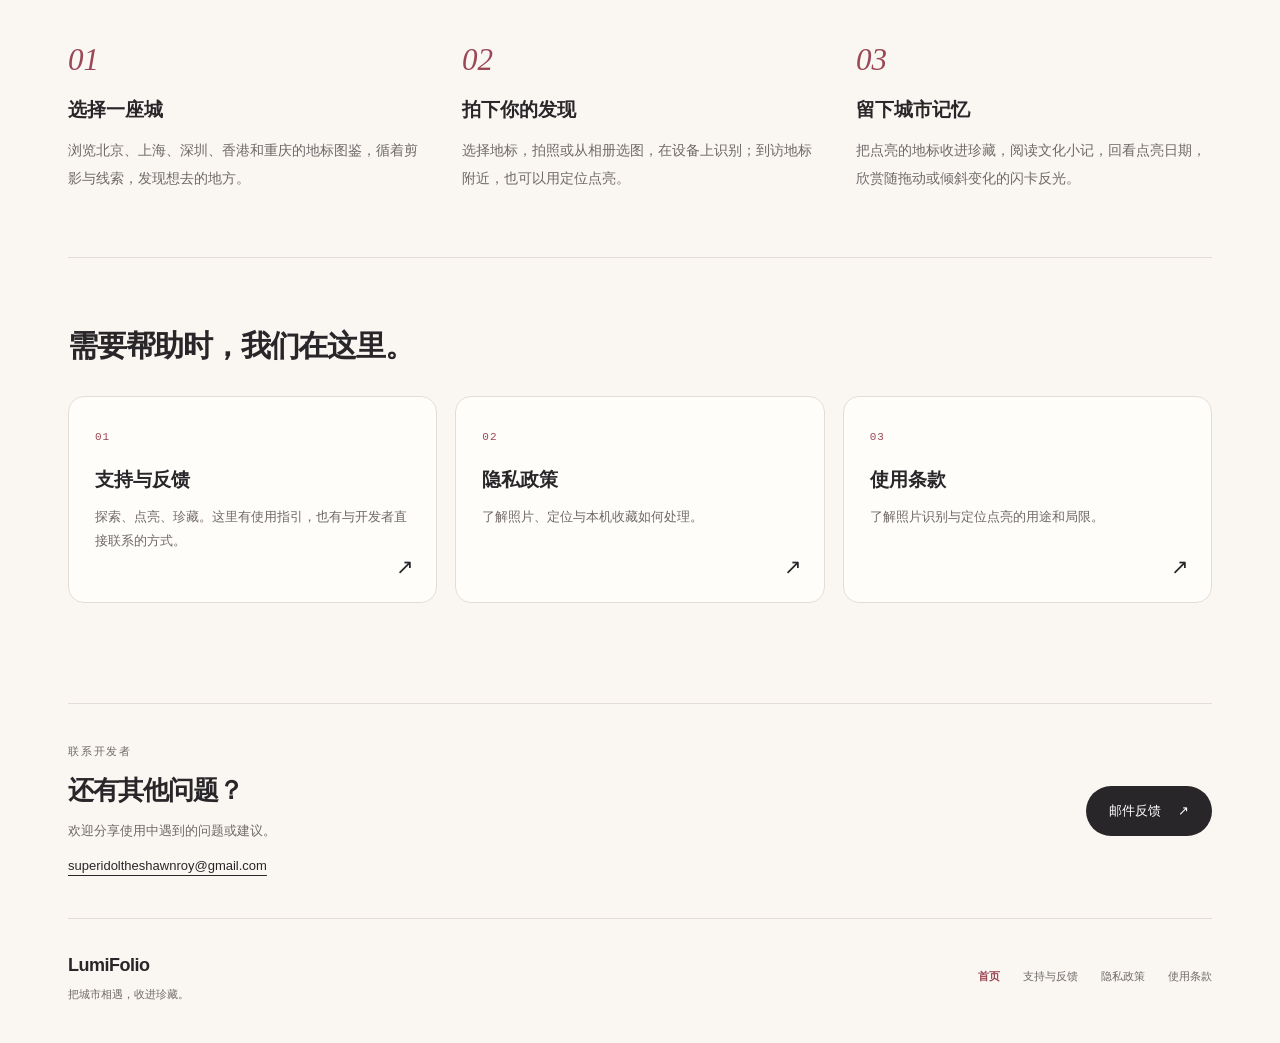
==== commit a69e8f1f: "Highlight local recognition and privacy near the homepage introduction" ====
--- a/zh-Hans/index.html
+++ b/zh-Hans/index.html
@@ -1,3 +1,3 @@
 <!doctype html>
 <html lang="zh-Hans"><head><meta charset="utf-8"><meta name="viewport" content="width=device-width,initial-scale=1"><meta name="description" content="一款中国地标建筑图鉴与拍照打卡 App。发现建筑、点亮卡牌，把旅途中的相遇留在自己的珍藏里。"><meta name="theme-color" content="#faf7f2"><title>把城市相遇，收进珍藏。 · LumiFolio</title><link rel="canonical" href="https://superidoltheshawnroy.github.io/lumifolio-support/zh-Hans/index.html"><link rel="alternate" hreflang="en" href="https://superidoltheshawnroy.github.io/lumifolio-support/index.html"><link rel="alternate" hreflang="zh-Hans" href="https://superidoltheshawnroy.github.io/lumifolio-support/zh-Hans/index.html"><link rel="alternate" hreflang="zh-Hant" href="https://superidoltheshawnroy.github.io/lumifolio-support/zh-Hant/index.html"><meta property="og:title" content="把城市相遇，收进珍藏。 · LumiFolio"><meta property="og:description" content="一款中国地标建筑图鉴与拍照打卡 App。发现建筑、点亮卡牌，把旅途中的相遇留在自己的珍藏里。"><meta property="og:type" content="website"><meta property="og:url" content="https://superidoltheshawnroy.github.io/lumifolio-support/zh-Hans/index.html"><link rel="icon" href="../assets/icon.png"><link rel="stylesheet" href="../style.css"></head>
-<body class="page-home"><a class="skip" href="#content">首页</a><div class="page"><header><a class="brand" href="index.html"><img src="../assets/icon.png" width="36" height="36" alt="">LumiFolio</a><nav aria-label="说明"><a href="index.html" aria-current="page">首页</a><a href="support.html">支持与反馈</a><a href="privacy.html">隐私政策</a><a href="terms.html">使用条款</a></nav></header><div class="languages"><a href="../index.html" lang="en" hreflang="en">English</a><a href="../zh-Hans/index.html" lang="zh-Hans" hreflang="zh-Hans" aria-current="true">简体中文</a><a href="../zh-Hant/index.html" lang="zh-Hant" hreflang="zh-Hant">繁體中文</a></div><main id="content"><div class="title-block"><div class="title-copy"><span class="eyebrow"><i class="status-dot" aria-hidden="true"></i>城市探索 · 地标图鉴 · 卡牌收藏</span><h1><span>把城市相遇，</span><span>收进珍藏。</span></h1><p class="lead">一款中国地标建筑图鉴与拍照打卡 App。发现建筑、点亮卡牌，把旅途中的相遇留在自己的珍藏里。</p><div class="hero-actions"><a class="app-store" href="https://apps.apple.com/app/id6829957036"><span aria-hidden="true">↗</span>在 App Store 查看</a><a class="text-link" href="#inside">看看 App 里的风景 <span aria-hidden="true">↓</span></a></div><p class="hero-meta">五座城市，62 处地标（持续新增中），你的城市珍藏。</p><p class="hero-cities">当前支持：北京 · 上海 · 深圳 · 香港 · 重庆</p></div><div class="hero-art" role="img" aria-label="城市探索与地标闪卡的 App 界面"><span class="art-orbit" aria-hidden="true"></span><span class="art-star" aria-hidden="true">✦</span><img class="device device-explore" src="../assets/screenshots/zh-Hans/01-explore-screen.jpg" width="368" height="800" alt="" fetchpriority="high"><img class="device device-flash" src="../assets/screenshots/zh-Hans/06-flash-screen.jpg" width="368" height="800" alt=""><span class="art-note" aria-hidden="true">A CITY. A STORY. A KEEPSAKE.</span></div></div><div class="home-content"><section class="position section"><h2>让每一次出发，<br>都有值得收藏的发现。</h2><p>从天坛祈年殿到现代城市天际线，LumiFolio 用中国剪纸的视觉语言，串起建筑、照片与城市记忆。无论你喜欢建筑、城市摄影，还是卡牌收藏，都可以按自己的节奏探索。</p></section><section class="showcase section" id="inside"><div class="section-heading"><div><span class="eyebrow">APP 一览</span><h2>从发现，到珍藏。</h2></div><p>看看 LumiFolio 里的城市与故事。点击图片，可查看完整截图。</p></div><div class="screenshot-grid"><figure><a class="poster-link" href="../assets/screenshots/zh-Hans/01-explore.jpg"><img src="../assets/screenshots/zh-Hans/01-explore.jpg" width="1206" height="2622" loading="lazy" decoding="async" alt="每一座城，都值得收藏 — 五座城市，开启你的地标探索。"></a><figcaption><span class="number">01</span><span>五座城市，开启你的地标探索。</span></figcaption></figure><figure><a class="poster-link" href="../assets/screenshots/zh-Hans/02-city.jpg"><img src="../assets/screenshots/zh-Hans/02-city.jpg" width="1206" height="2622" loading="lazy" decoding="async" alt="发现地标，也读懂城市 — 从剪纸轮廓到文化小记，收下新的认识。"></a><figcaption><span class="number">02</span><span>从剪纸轮廓到文化小记，收下新的认识。</span></figcaption></figure><figure><a class="poster-link" href="../assets/screenshots/zh-Hans/03-shenzhen.jpg"><img src="../assets/screenshots/zh-Hans/03-shenzhen.jpg" width="1206" height="2622" loading="lazy" decoding="async" alt="漫步深圳，收藏城市新貌 — 从小渔村到科技之城，发现十九处城市地标。"></a><figcaption><span class="number">03</span><span>从小渔村到科技之城，发现十九处城市地标。</span></figcaption></figure><figure><a class="poster-link" href="../assets/screenshots/zh-Hans/04-roam.jpg"><img src="../assets/screenshots/zh-Hans/04-roam.jpg" width="1206" height="2622" loading="lazy" decoding="async" alt="走进街巷，发现身边的精彩 — 在地图上漫游，寻找附近未点亮的地标。"></a><figcaption><span class="number">04</span><span>在地图上漫游，寻找附近未点亮的地标。</span></figcaption></figure><figure><a class="poster-link" href="../assets/screenshots/zh-Hans/05-timeline-multicity.jpg"><img src="../assets/screenshots/zh-Hans/05-timeline-multicity.jpg" width="1206" height="2622" loading="lazy" decoding="async" alt="把旅途，留在时间里 — 按点亮日期回看，记住每一次相遇。"></a><figcaption><span class="number">05</span><span>按点亮日期回看，记住每一次相遇。</span></figcaption></figure><figure><a class="poster-link" href="../assets/screenshots/zh-Hans/06-flash.jpg"><img src="../assets/screenshots/zh-Hans/06-flash.jpg" width="1206" height="2622" loading="lazy" decoding="async" alt="收藏的不止地标，还有它的故事 — 专属闪卡、点亮日期与文化小记。"></a><figcaption><span class="number">06</span><span>专属闪卡、点亮日期与文化小记。</span></figcaption></figure></div></section><section class="how-it-works section"><h2>下一次遇见，从这里开始。</h2><ol class="steps"><li><span class="step-number">01</span><h3>选择一座城</h3><p>浏览北京、上海、深圳、香港和重庆的地标图鉴，循着剪影与线索，发现想去的地方。</p></li><li><span class="step-number">02</span><h3>拍下你的发现</h3><p>选择地标，拍照或从相册选图，在设备上识别；到访地标附近，也可以用定位点亮。</p></li><li><span class="step-number">03</span><h3>留下城市记忆</h3><p>把点亮的地标收进珍藏，阅读文化小记，回看点亮日期，欣赏随拖动或倾斜变化的闪卡反光。</p></li></ol></section><aside class="privacy-banner"><span class="privacy-mark" aria-hidden="true">✦</span><div><h2>轻装出发，自在探索。</h2><p>无需注册账号。照片在本机识别，收藏保存在设备上。定位按需开启，地图需要网络。</p></div><a class="text-link" href="privacy.html">了解隐私保护 <span aria-hidden="true">↗</span></a></aside><section class="resources section"><h2>需要帮助时，我们在这里。</h2><div class="routes"><a href="support.html"><span class="route-number">01</span><h3>支持与反馈</h3><p>探索、点亮、珍藏。这里有使用指引，也有与开发者直接联系的方式。</p><span class="route-arrow" aria-hidden="true">↗</span></a><a href="privacy.html"><span class="route-number">02</span><h3>隐私政策</h3><p>了解照片、定位与本机收藏如何处理。</p><span class="route-arrow" aria-hidden="true">↗</span></a><a href="terms.html"><span class="route-number">03</span><h3>使用条款</h3><p>了解照片识别与定位点亮的用途和局限。</p><span class="route-arrow" aria-hidden="true">↗</span></a></div></section></div><aside class="contact"><div><span class="eyebrow">联系开发者</span><h2>还有其他问题？</h2><p>欢迎分享使用中遇到的问题或建议。</p><a class="email" href="mailto:superidoltheshawnroy@gmail.com?subject=LumiFolio%20support">superidoltheshawnroy@gmail.com</a></div><a class="email-button" href="mailto:superidoltheshawnroy@gmail.com?subject=LumiFolio%20support">邮件反馈 <span aria-hidden="true">↗</span></a></aside></main><footer><div><a class="footer-brand" href="index.html">LumiFolio</a><p>把城市相遇，收进珍藏。</p></div><div class="footer-links"><a href="index.html" aria-current="page">首页</a><a href="support.html">支持与反馈</a><a href="privacy.html">隐私政策</a><a href="terms.html">使用条款</a></div></footer></div></body></html>+<body class="page-home"><a class="skip" href="#content">首页</a><div class="page"><header><a class="brand" href="index.html"><img src="../assets/icon.png" width="36" height="36" alt="">LumiFolio</a><nav aria-label="说明"><a href="index.html" aria-current="page">首页</a><a href="support.html">支持与反馈</a><a href="privacy.html">隐私政策</a><a href="terms.html">使用条款</a></nav></header><div class="languages"><a href="../index.html" lang="en" hreflang="en">English</a><a href="../zh-Hans/index.html" lang="zh-Hans" hreflang="zh-Hans" aria-current="true">简体中文</a><a href="../zh-Hant/index.html" lang="zh-Hant" hreflang="zh-Hant">繁體中文</a></div><main id="content"><div class="title-block"><div class="title-copy"><span class="eyebrow"><i class="status-dot" aria-hidden="true"></i>城市探索 · 地标图鉴 · 卡牌收藏</span><h1><span>把城市相遇，</span><span>收进珍藏。</span></h1><p class="lead">一款中国地标建筑图鉴与拍照打卡 App。发现建筑、点亮卡牌，把旅途中的相遇留在自己的珍藏里。</p><div class="hero-actions"><a class="app-store" href="https://apps.apple.com/app/id6829957036"><span aria-hidden="true">↗</span>在 App Store 查看</a><a class="text-link" href="#inside">看看 App 里的风景 <span aria-hidden="true">↓</span></a></div><p class="hero-meta">五座城市，62 处地标（持续新增中），你的城市珍藏。</p><p class="hero-cities">当前支持：北京 · 上海 · 深圳 · 香港 · 重庆</p></div><div class="hero-art" role="img" aria-label="城市探索与地标闪卡的 App 界面"><span class="art-orbit" aria-hidden="true"></span><span class="art-star" aria-hidden="true">✦</span><img class="device device-explore" src="../assets/screenshots/zh-Hans/01-explore-screen.jpg" width="368" height="800" alt="" fetchpriority="high"><img class="device device-flash" src="../assets/screenshots/zh-Hans/06-flash-screen.jpg" width="368" height="800" alt=""><span class="art-note" aria-hidden="true">A CITY. A STORY. A KEEPSAKE.</span></div></div><div class="home-content"><aside class="privacy-banner" id="offline"><span class="privacy-mark" aria-hidden="true">✦</span><div><h2>轻装出发，自在探索。</h2><p>无需注册账号。图鉴浏览、拍照点亮与珍藏查看均无需联网。照片在本机完成识别，不会上传至任何外部图片识别服务。应用数据只保存在本机，充分保障您的隐私。</p><p>漫游地图需联网，查看当前位置、寻找附近地标或定位点亮时可按需开启定位。</p></div><a class="text-link" href="privacy.html">了解隐私保护 <span aria-hidden="true">↗</span></a></aside><section class="position section"><h2>让每一次出发，<br>都有值得收藏的发现。</h2><p>从天坛祈年殿到现代城市天际线，LumiFolio 用中国剪纸的视觉语言，串起建筑、照片与城市记忆。无论你喜欢建筑、城市摄影，还是卡牌收藏，都可以按自己的节奏探索。</p></section><section class="showcase section" id="inside"><div class="section-heading"><div><span class="eyebrow">APP 一览</span><h2>从发现，到珍藏。</h2></div><p>看看 LumiFolio 里的城市与故事。点击图片，可查看完整截图。</p></div><div class="screenshot-grid"><figure><a class="poster-link" href="../assets/screenshots/zh-Hans/01-explore.jpg"><img src="../assets/screenshots/zh-Hans/01-explore.jpg" width="1206" height="2622" loading="lazy" decoding="async" alt="每一座城，都值得收藏 — 五座城市，开启你的地标探索。"></a><figcaption><span class="number">01</span><span>五座城市，开启你的地标探索。</span></figcaption></figure><figure><a class="poster-link" href="../assets/screenshots/zh-Hans/02-city.jpg"><img src="../assets/screenshots/zh-Hans/02-city.jpg" width="1206" height="2622" loading="lazy" decoding="async" alt="发现地标，也读懂城市 — 从剪纸轮廓到文化小记，收下新的认识。"></a><figcaption><span class="number">02</span><span>从剪纸轮廓到文化小记，收下新的认识。</span></figcaption></figure><figure><a class="poster-link" href="../assets/screenshots/zh-Hans/03-shenzhen.jpg"><img src="../assets/screenshots/zh-Hans/03-shenzhen.jpg" width="1206" height="2622" loading="lazy" decoding="async" alt="漫步深圳，收藏城市新貌 — 从小渔村到科技之城，发现十九处城市地标。"></a><figcaption><span class="number">03</span><span>从小渔村到科技之城，发现十九处城市地标。</span></figcaption></figure><figure><a class="poster-link" href="../assets/screenshots/zh-Hans/04-roam.jpg"><img src="../assets/screenshots/zh-Hans/04-roam.jpg" width="1206" height="2622" loading="lazy" decoding="async" alt="走进街巷，发现身边的精彩 — 在地图上漫游，寻找附近未点亮的地标。"></a><figcaption><span class="number">04</span><span>在地图上漫游，寻找附近未点亮的地标。</span></figcaption></figure><figure><a class="poster-link" href="../assets/screenshots/zh-Hans/05-timeline-multicity.jpg"><img src="../assets/screenshots/zh-Hans/05-timeline-multicity.jpg" width="1206" height="2622" loading="lazy" decoding="async" alt="把旅途，留在时间里 — 按点亮日期回看，记住每一次相遇。"></a><figcaption><span class="number">05</span><span>按点亮日期回看，记住每一次相遇。</span></figcaption></figure><figure><a class="poster-link" href="../assets/screenshots/zh-Hans/06-flash.jpg"><img src="../assets/screenshots/zh-Hans/06-flash.jpg" width="1206" height="2622" loading="lazy" decoding="async" alt="收藏的不止地标，还有它的故事 — 专属闪卡、点亮日期与文化小记。"></a><figcaption><span class="number">06</span><span>专属闪卡、点亮日期与文化小记。</span></figcaption></figure></div></section><section class="how-it-works section"><h2>下一次遇见，从这里开始。</h2><ol class="steps"><li><span class="step-number">01</span><h3>选择一座城</h3><p>浏览北京、上海、深圳、香港和重庆的地标图鉴，循着剪影与线索，发现想去的地方。</p></li><li><span class="step-number">02</span><h3>拍下你的发现</h3><p>选择地标，拍照或从相册选图，在设备上识别；到访地标附近，也可以用定位点亮。</p></li><li><span class="step-number">03</span><h3>留下城市记忆</h3><p>把点亮的地标收进珍藏，阅读文化小记，回看点亮日期，欣赏随拖动或倾斜变化的闪卡反光。</p></li></ol></section><section class="resources section"><h2>需要帮助时，我们在这里。</h2><div class="routes"><a href="support.html"><span class="route-number">01</span><h3>支持与反馈</h3><p>探索、点亮、珍藏。这里有使用指引，也有与开发者直接联系的方式。</p><span class="route-arrow" aria-hidden="true">↗</span></a><a href="privacy.html"><span class="route-number">02</span><h3>隐私政策</h3><p>了解照片、定位与本机收藏如何处理。</p><span class="route-arrow" aria-hidden="true">↗</span></a><a href="terms.html"><span class="route-number">03</span><h3>使用条款</h3><p>了解照片识别与定位点亮的用途和局限。</p><span class="route-arrow" aria-hidden="true">↗</span></a></div></section></div><aside class="contact"><div><span class="eyebrow">联系开发者</span><h2>还有其他问题？</h2><p>欢迎分享使用中遇到的问题或建议。</p><a class="email" href="mailto:superidoltheshawnroy@gmail.com?subject=LumiFolio%20support">superidoltheshawnroy@gmail.com</a></div><a class="email-button" href="mailto:superidoltheshawnroy@gmail.com?subject=LumiFolio%20support">邮件反馈 <span aria-hidden="true">↗</span></a></aside></main><footer><div><a class="footer-brand" href="index.html">LumiFolio</a><p>把城市相遇，收进珍藏。</p></div><div class="footer-links"><a href="index.html" aria-current="page">首页</a><a href="support.html">支持与反馈</a><a href="privacy.html">隐私政策</a><a href="terms.html">使用条款</a></div></footer></div></body></html>
--- a/style.css
+++ b/style.css
@@ -2,11 +2,11 @@
 *{box-sizing:border-box}html{scroll-behavior:smooth;scroll-padding-top:28px}body{margin:0;background:var(--paper);color:var(--ink);font-family:-apple-system,BlinkMacSystemFont,"Segoe UI","PingFang SC","Microsoft YaHei",sans-serif;font-size:16px;line-height:1.8;-webkit-font-smoothing:antialiased}a{color:inherit;text-underline-offset:5px}a:focus-visible,summary:focus-visible{outline:2px solid var(--rose);outline-offset:5px}img{max-width:100%;height:auto}p{margin:0 0 18px}h1,h2,h3{margin:0;font-weight:600}h1,h2{letter-spacing:-.04em}h2{font-size:30px;line-height:1.5}h3{font-size:19px;line-height:1.5}.page{max-width:1240px;margin:auto;padding:0 48px}.skip{position:absolute;top:-90px;left:20px;background:var(--card);padding:10px 20px;z-index:5}.skip:focus{top:10px}
 header{display:flex;align-items:center;justify-content:space-between;gap:28px;padding:29px 0 25px;border-bottom:1px solid var(--line)}.brand{display:flex;align-items:center;gap:11px;text-decoration:none;font-size:26px;font-weight:650;letter-spacing:-1px}.brand img{border-radius:9px}nav,.footer-links{display:flex;gap:28px;flex-wrap:wrap}nav a,.footer-links a{text-decoration:none;font-size:13px;color:var(--muted)}nav a[aria-current=page],.footer-links a[aria-current=page]{color:var(--rose);font-weight:600}nav a:hover,.footer-links a:hover{text-decoration:underline}.languages{display:flex;justify-content:flex-end;gap:18px;padding-top:15px}.languages a{font-size:11px;text-decoration:none;color:var(--muted)}.languages a[aria-current=true]{color:var(--ink);text-decoration:underline}.title-block{padding:54px 0 40px}.eyebrow{display:block;letter-spacing:1.8px;font-size:11px;color:var(--muted);font-weight:550}.status-dot{display:inline-block;width:7px;height:7px;border-radius:50%;background:var(--rose);margin-right:10px;vertical-align:1px}h1{font-family:var(--serif);font-size:clamp(36px,4.8vw,56px);line-height:1.3;margin:18px 0;max-width:850px}.lead{font-size:17px;color:var(--muted);margin-top:20px;max-width:660px;line-height:1.9}.date{font-size:11px;color:var(--muted);margin:22px 0 0}.title-copy{min-width:0}.text-link{display:inline-flex;align-items:center;gap:12px;font-size:13px;text-decoration:none}.text-link:hover{text-decoration:underline}.app-store,.email-button{display:inline-flex;align-items:center;justify-content:center;gap:17px;background:var(--ink);color:#fff;text-decoration:none;padding:13px 23px;font-size:13px;border-radius:30px;white-space:nowrap;transition:background .2s,transform .2s}.app-store:hover,.email-button:hover{background:var(--rose);transform:translateY(-2px)}
 .page-home .title-block{display:grid;grid-template-columns:1.1fr 1fr;align-items:center;gap:32px;padding:20px 0 45px;min-height:595px}.page-home h1{font-size:clamp(42px,4.9vw,64px);line-height:1.4;letter-spacing:-.05em;margin:24px 0}.page-home h1 span{display:block}.page-home .lead{font-size:16px;max-width:480px}.hero-actions{display:flex;align-items:center;flex-wrap:wrap;gap:24px;margin:29px 0}.hero-meta{font-size:12px;margin:0 0 5px;color:var(--ink)}.hero-cities{font-size:11px;color:var(--muted);margin:0}.hero-art{position:relative;height:535px;isolation:isolate}.art-orbit{position:absolute;inset:44px -6px 36px 8px;background:linear-gradient(140deg,#f0e3e0,#e5dce9 70%,#ebe4ed);border-radius:48% 48% 35% 35%;transform:rotate(-7deg);z-index:-1}.device{position:absolute;width:47%;max-width:225px;border:5px solid #302b30;border-radius:30px;box-shadow:0 25px 44px #4533422b}.device-explore{left:8%;top:26px;transform:rotate(-10deg)}.device-flash{right:1%;top:76px;transform:rotate(9deg)}.art-star{position:absolute;right:8%;top:0;font-size:50px;color:var(--rose)}.art-note{position:absolute;bottom:0;left:8%;font-size:9px;letter-spacing:2px;color:var(--muted);transform:rotate(-4deg)}
-.section{padding:65px 0;border-top:1px solid var(--line)}.position{display:grid;grid-template-columns:1fr 1fr;gap:80px;align-items:center}.position h2{font-family:var(--serif);font-size:34px;line-height:1.6}.position p{font-size:15px;color:var(--muted);margin:0;line-height:2.1}.section-heading{display:flex;justify-content:space-between;gap:40px;align-items:flex-end;margin-bottom:32px}.section-heading h2{margin-top:10px}.section-heading>p{font-size:13px;color:var(--muted);max-width:360px;margin:0}.screenshot-grid{display:grid;grid-template-columns:repeat(3,minmax(0,1fr));gap:35px 24px}figure{margin:0;min-width:0}.poster-link{display:block;border-radius:18px;overflow:hidden;border:1px solid #e5d8d4;background:#f0e3df;transition:transform .25s,box-shadow .25s}.poster-link:hover{transform:translateY(-5px);box-shadow:0 15px 30px #49334116}.poster-link img{display:block;width:100%}figcaption{display:flex;align-items:baseline;gap:12px;font-size:12px;color:var(--muted);line-height:1.8;padding:14px 4px 0}.number{font:11px ui-monospace,monospace;color:var(--rose);letter-spacing:1px;flex:none}.steps{list-style:none;padding:0;margin:35px 0 0;display:grid;grid-template-columns:repeat(3,minmax(0,1fr));gap:38px}.step-number{display:block;color:var(--rose);font:italic 31px var(--serif);margin-bottom:18px}.steps h3{margin-bottom:12px}.steps p{color:var(--muted);font-size:14px;line-height:2;margin:0}.privacy-banner{display:flex;align-items:center;gap:28px;padding:36px;background:#eee6ed;border-radius:22px;margin:5px 0 65px}.privacy-mark{font-size:40px;color:var(--rose);flex:none}.privacy-banner h2{font-size:23px}.privacy-banner p{font-size:13px;color:var(--muted);max-width:610px;margin:8px 0 0}.privacy-banner>.text-link{margin-left:auto;flex:none}.resources h2{margin-bottom:28px}.routes{display:grid;grid-template-columns:repeat(3,minmax(0,1fr));gap:18px}.routes>a{position:relative;text-decoration:none;padding:24px 26px 32px;border:1px solid var(--line);border-radius:16px;background:var(--card);min-width:0;transition:border-color .2s}.routes>a:hover{border-color:var(--rose)}.routes h3{margin:16px 0 10px}.routes p{font-size:13px;color:var(--muted);line-height:1.9;padding-bottom:16px;margin:0}.route-arrow{position:absolute;right:22px;bottom:16px;font-size:21px}.route-number{font:11px ui-monospace,monospace;color:var(--rose);letter-spacing:1px}
+.section{padding:65px 0;border-top:1px solid var(--line)}.position{border-top:0;display:grid;grid-template-columns:1fr 1fr;gap:80px;align-items:center}.position h2{font-family:var(--serif);font-size:34px;line-height:1.6}.position p{font-size:15px;color:var(--muted);margin:0;line-height:2.1}.section-heading{display:flex;justify-content:space-between;gap:40px;align-items:flex-end;margin-bottom:32px}.section-heading h2{margin-top:10px}.section-heading>p{font-size:13px;color:var(--muted);max-width:360px;margin:0}.screenshot-grid{display:grid;grid-template-columns:repeat(3,minmax(0,1fr));gap:35px 24px}figure{margin:0;min-width:0}.poster-link{display:block;border-radius:18px;overflow:hidden;border:1px solid #e5d8d4;background:#f0e3df;transition:transform .25s,box-shadow .25s}.poster-link:hover{transform:translateY(-5px);box-shadow:0 15px 30px #49334116}.poster-link img{display:block;width:100%}figcaption{display:flex;align-items:baseline;gap:12px;font-size:12px;color:var(--muted);line-height:1.8;padding:14px 4px 0}.number{font:11px ui-monospace,monospace;color:var(--rose);letter-spacing:1px;flex:none}.steps{list-style:none;padding:0;margin:35px 0 0;display:grid;grid-template-columns:repeat(3,minmax(0,1fr));gap:38px}.step-number{display:block;color:var(--rose);font:italic 31px var(--serif);margin-bottom:18px}.steps h3{margin-bottom:12px}.steps p{color:var(--muted);font-size:14px;line-height:2;margin:0}.privacy-banner{display:flex;align-items:center;gap:28px;padding:36px;background:#eee6ed;border-radius:22px;margin:0}.privacy-mark{font-size:40px;color:var(--rose);flex:none}.privacy-banner h2{font-size:23px}.privacy-banner p{font-size:13px;color:var(--muted);max-width:610px;margin:8px 0 0}.privacy-banner>.text-link{margin-left:auto;flex:none}.resources h2{margin-bottom:28px}.routes{display:grid;grid-template-columns:repeat(3,minmax(0,1fr));gap:18px}.routes>a{position:relative;text-decoration:none;padding:24px 26px 32px;border:1px solid var(--line);border-radius:16px;background:var(--card);min-width:0;transition:border-color .2s}.routes>a:hover{border-color:var(--rose)}.routes h3{margin:16px 0 10px}.routes p{font-size:13px;color:var(--muted);line-height:1.9;padding-bottom:16px;margin:0}.route-arrow{position:absolute;right:22px;bottom:16px;font-size:21px}.route-number{font:11px ui-monospace,monospace;color:var(--rose);letter-spacing:1px}
 .document{background:var(--card);border:1px solid var(--line);border-radius:22px;padding:36px 42px;max-width:1040px}.document section+section{margin-top:32px}.document h2{font-size:18px;line-height:1.6;letter-spacing:0;margin:0 0 13px;display:flex;gap:15px;align-items:baseline}.document p{font-size:14px;line-height:1.95;white-space:pre-line}.document p:last-child{margin-bottom:0}.summary{padding-bottom:24px;border-bottom:1px solid var(--line);font-weight:500}.small-note{color:var(--muted);font-size:12px!important;line-height:1.9!important;margin-top:28px}.support-layout{display:grid;grid-template-columns:255px minmax(0,1fr);gap:65px;padding-bottom:65px}.help-topics{display:flex;flex-direction:column;align-self:start;position:sticky;top:28px;background:#eee6ed;padding:8px 22px;border-radius:16px}.help-topics>a{display:flex;align-items:baseline;gap:12px;text-decoration:none;font-size:13px;padding:19px 0}.help-topics>a+ a{border-top:1px solid #d8cbd5}.help-topics>a>span:last-child{margin-left:auto}.help-topics>a:hover{color:var(--rose)}.faq-group{scroll-margin-top:28px}.faq-group+.faq-group{margin-top:45px}.faq-group h2{display:flex;align-items:baseline;gap:16px;font-size:22px;margin:0 0 20px}details{border-top:1px solid var(--line);padding:19px 0}details:last-of-type{border-bottom:1px solid var(--line)}summary{cursor:pointer;font-size:15px;font-weight:550;line-height:1.7;padding-right:15px}summary::marker{color:var(--rose)}details p{padding:15px 0 0;color:var(--muted);font-size:14px;line-height:1.95;margin:0}details[open] summary{color:var(--rose)}
 .contact{padding:38px 0;display:flex;justify-content:space-between;gap:40px;align-items:center;border-top:1px solid var(--line);border-bottom:1px solid var(--line);margin-top:35px}.contact .eyebrow{margin-bottom:9px}.contact h2{font-size:26px}.contact p{color:var(--muted);font-size:13px;max-width:650px;margin:9px 0}.email{font-size:13px;overflow-wrap:anywhere}.email-button{flex:none}footer{display:flex;justify-content:space-between;align-items:center;padding:30px 0 38px;gap:30px;color:var(--muted);font-size:11px}.footer-brand{font-size:18px;color:var(--ink);font-weight:600;text-decoration:none;letter-spacing:-.5px}footer p{margin:4px 0 0}.footer-links{gap:23px}.footer-links a{font-size:11px}
 @media(min-width:1400px){.page-home .title-block{min-height:620px}}
 @media(max-width:1000px){.page{padding:0 32px}.page-home .title-block{gap:18px;min-height:540px}.page-home h1{font-size:48px}.hero-art{height:465px}.device{border-radius:26px;width:46%}.device-explore{left:5%;top:35px}.device-flash{top:90px;right:0}.art-note{font-size:8px;bottom:4px;left:0}.hero-actions{gap:17px}.hero-actions .text-link{font-size:12px}.position{gap:40px}.position h2{font-size:29px}.privacy-banner{padding:28px;gap:20px;flex-wrap:wrap}.privacy-banner>.text-link{margin-left:60px}.support-layout{grid-template-columns:215px minmax(0,1fr);gap:35px}.help-topics{padding:6px 16px}.steps{gap:28px}nav{gap:20px}}
-@media(max-width:700px){.page{padding:0 22px}header{align-items:flex-start;padding:22px 0 18px;gap:18px;flex-direction:column}.brand{font-size:25px}nav{gap:23px}nav a{font-size:12px}.languages{gap:16px}.eyebrow{font-size:10px;letter-spacing:1.2px}.title-block{padding:38px 0 30px}h1{font-size:36px}.lead{font-size:15px}.page-home .title-block{display:flex;flex-direction:column;align-items:stretch;padding:37px 0 30px;gap:26px}.page-home h1{font-size:45px;line-height:1.45;margin:20px 0}.page-home .lead{font-size:15px;max-width:450px;margin-top:16px}.hero-actions{margin:25px 0 23px;gap:22px}.app-store{font-size:12px;padding:12px 20px}.hero-meta{font-size:11px}.hero-cities{font-size:10px}.hero-art{height:485px;width:100%;max-width:420px;align-self:center}.device{width:46%;border-width:4px;border-radius:26px}.device-explore{left:7%;top:24px}.device-flash{right:3%;top:78px}.art-orbit{inset:35px 7px 38px 9px}.art-note{left:10%;bottom:7px}.art-star{font-size:42px;right:10%;top:0}.section{padding:42px 0}h2{font-size:25px}.position{grid-template-columns:1fr;gap:22px}.position h2{font-size:29px}.position p{font-size:14px}.section-heading{display:block;margin-bottom:25px}.section-heading>p{max-width:400px;margin-top:14px;font-size:12px}.screenshot-grid{grid-template-columns:repeat(2,minmax(0,1fr));gap:25px 14px}.poster-link{border-radius:12px}figcaption{font-size:11px;gap:8px;padding-top:10px;display:block}figcaption .number{margin-right:7px;font-size:9px}.steps{grid-template-columns:1fr;gap:28px;margin-top:28px}.steps li{position:relative;padding-left:50px}.step-number{position:absolute;left:0;top:0;font-size:26px}.steps h3{font-size:18px;margin-bottom:7px}.steps p{font-size:13px}.privacy-banner{margin:0 0 42px;padding:26px 23px;border-radius:18px;gap:14px;align-items:flex-start}.privacy-mark{font-size:28px;line-height:1.2}.privacy-banner>div{flex:1}.privacy-banner h2{font-size:20px}.privacy-banner p{font-size:12px}.privacy-banner>.text-link{margin-left:42px;font-size:12px}.routes{grid-template-columns:1fr;gap:13px}.routes>a{padding:19px 23px 27px}.routes h3{font-size:18px;margin-top:10px}.routes p{padding-right:20px;padding-bottom:0}.resources h2{margin-bottom:23px}.document{padding:25px 23px;border-radius:18px}.document h2{font-size:16px;gap:10px}.document p{font-size:14px}.support-layout{grid-template-columns:1fr;gap:35px;padding-bottom:18px}.help-topics{position:static;padding:6px 20px}.help-topics>a{padding:15px 0}.faq-group h2{font-size:20px;margin-bottom:18px}summary{font-size:14px}details p{font-size:13px}.contact{align-items:flex-start;flex-direction:column;gap:23px;padding:29px 0;margin-top:24px}.contact h2{font-size:24px}.email{font-size:12px}footer{align-items:flex-start;flex-direction:column;gap:24px;padding-bottom:30px}.footer-links{gap:24px}}
+@media(max-width:700px){.page{padding:0 22px}header{align-items:flex-start;padding:22px 0 18px;gap:18px;flex-direction:column}.brand{font-size:25px}nav{gap:23px}nav a{font-size:12px}.languages{gap:16px}.eyebrow{font-size:10px;letter-spacing:1.2px}.title-block{padding:38px 0 30px}h1{font-size:36px}.lead{font-size:15px}.page-home .title-block{display:flex;flex-direction:column;align-items:stretch;padding:37px 0 30px;gap:26px}.page-home h1{font-size:45px;line-height:1.45;margin:20px 0}.page-home .lead{font-size:15px;max-width:450px;margin-top:16px}.hero-actions{margin:25px 0 23px;gap:22px}.app-store{font-size:12px;padding:12px 20px}.hero-meta{font-size:11px}.hero-cities{font-size:10px}.hero-art{height:485px;width:100%;max-width:420px;align-self:center}.device{width:46%;border-width:4px;border-radius:26px}.device-explore{left:7%;top:24px}.device-flash{right:3%;top:78px}.art-orbit{inset:35px 7px 38px 9px}.art-note{left:10%;bottom:7px}.art-star{font-size:42px;right:10%;top:0}.section{padding:42px 0}h2{font-size:25px}.position{grid-template-columns:1fr;gap:22px}.position h2{font-size:29px}.position p{font-size:14px}.section-heading{display:block;margin-bottom:25px}.section-heading>p{max-width:400px;margin-top:14px;font-size:12px}.screenshot-grid{grid-template-columns:repeat(2,minmax(0,1fr));gap:25px 14px}.poster-link{border-radius:12px}figcaption{font-size:11px;gap:8px;padding-top:10px;display:block}figcaption .number{margin-right:7px;font-size:9px}.steps{grid-template-columns:1fr;gap:28px;margin-top:28px}.steps li{position:relative;padding-left:50px}.step-number{position:absolute;left:0;top:0;font-size:26px}.steps h3{font-size:18px;margin-bottom:7px}.steps p{font-size:13px}.privacy-banner{display:grid;grid-template-columns:28px minmax(0,1fr);margin:0;padding:26px 23px;border-radius:18px;gap:14px;align-items:start}.privacy-mark{font-size:28px;line-height:1.2}.privacy-banner>div{min-width:0}.privacy-banner h2{font-size:20px}.privacy-banner p{font-size:12px}.privacy-banner>.text-link{grid-column:2;margin-left:0;font-size:12px}.routes{grid-template-columns:1fr;gap:13px}.routes>a{padding:19px 23px 27px}.routes h3{font-size:18px;margin-top:10px}.routes p{padding-right:20px;padding-bottom:0}.resources h2{margin-bottom:23px}.document{padding:25px 23px;border-radius:18px}.document h2{font-size:16px;gap:10px}.document p{font-size:14px}.support-layout{grid-template-columns:1fr;gap:35px;padding-bottom:18px}.help-topics{position:static;padding:6px 20px}.help-topics>a{padding:15px 0}.faq-group h2{font-size:20px;margin-bottom:18px}summary{font-size:14px}details p{font-size:13px}.contact{align-items:flex-start;flex-direction:column;gap:23px;padding:29px 0;margin-top:24px}.contact h2{font-size:24px}.email{font-size:12px}footer{align-items:flex-start;flex-direction:column;gap:24px;padding-bottom:30px}.footer-links{gap:24px}}
 @media(max-width:380px){.page{padding:0 18px}.page-home h1{font-size:39px}.hero-art{height:435px}.device{border-radius:23px}.hero-actions{gap:14px}.hero-actions .text-link{font-size:11px}nav{gap:19px}}
 @media(prefers-reduced-motion:reduce){html{scroll-behavior:auto}*,*::before,*::after{transition:none!important}}
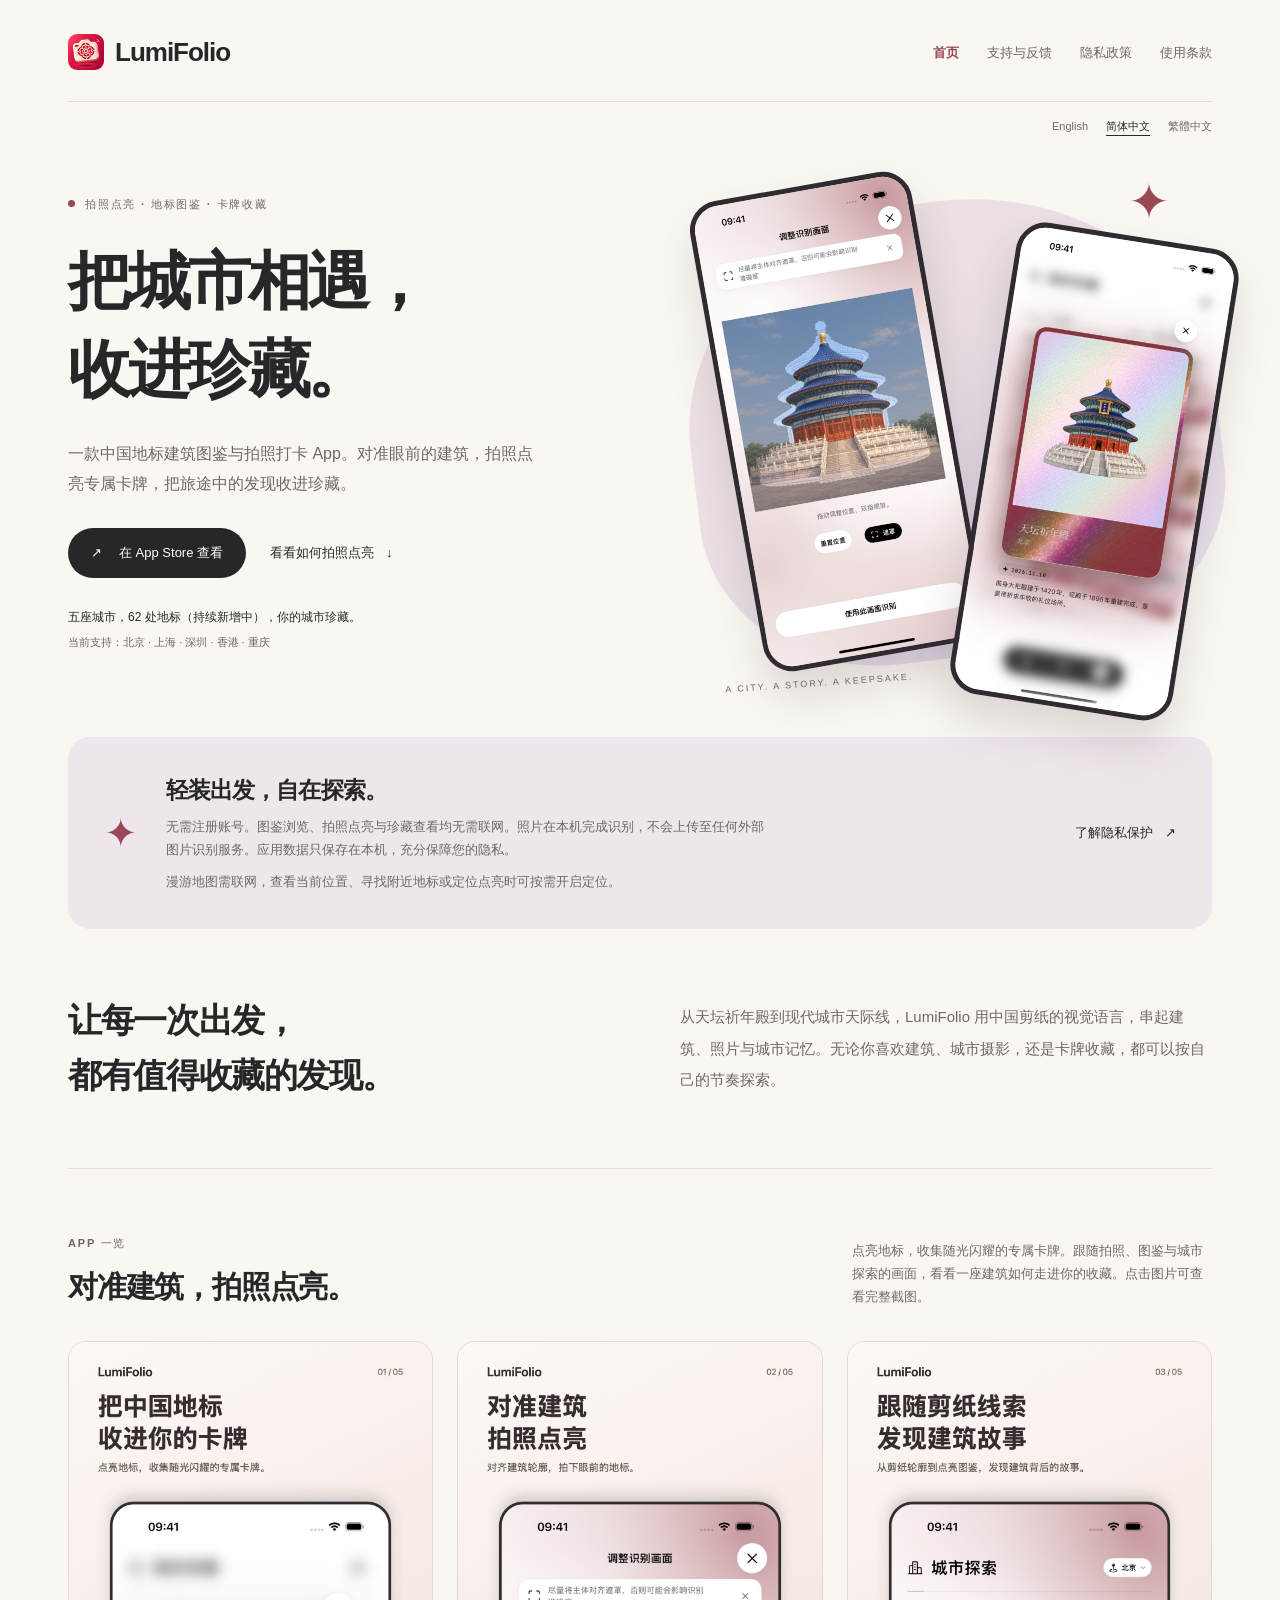
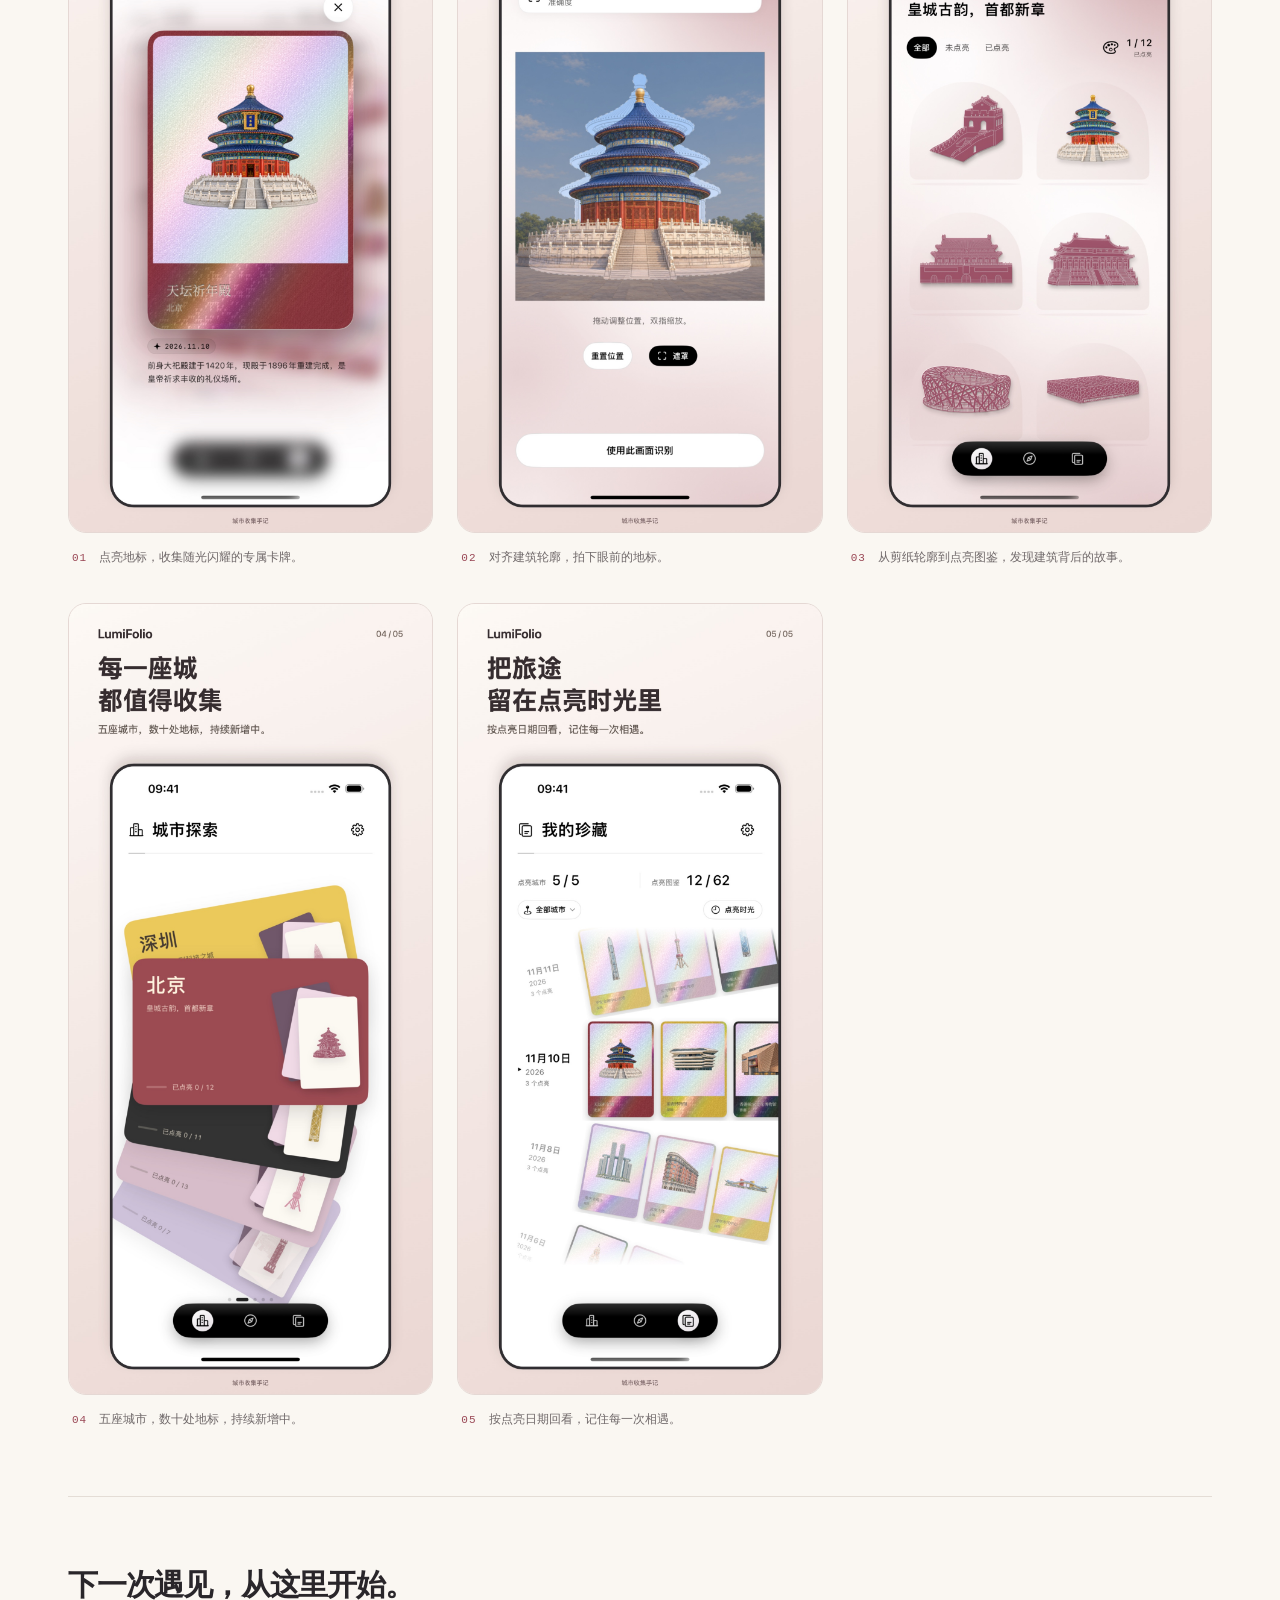
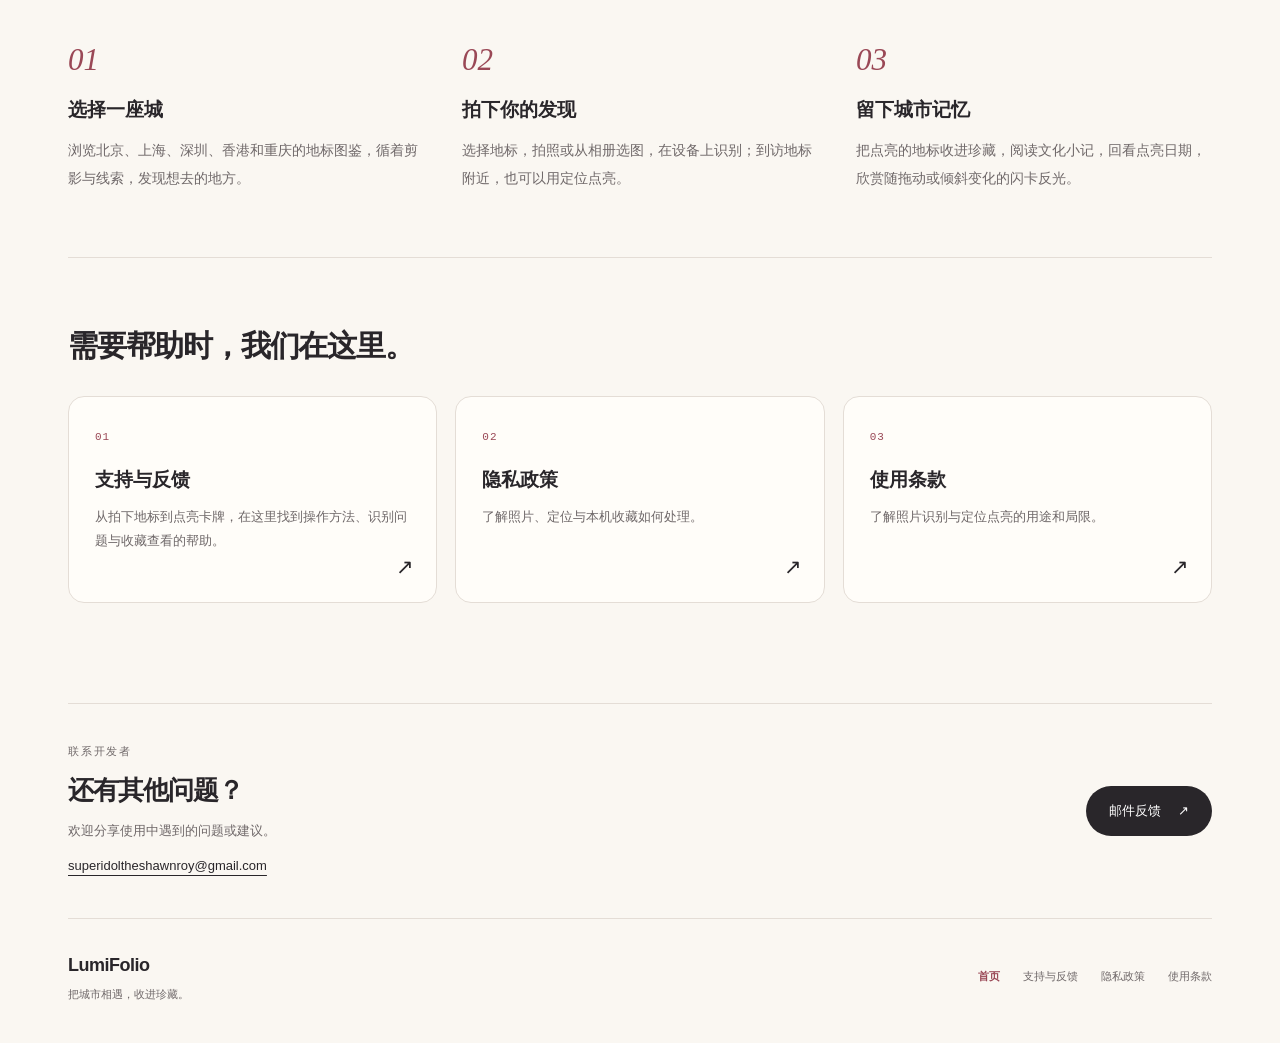
==== commit a51960b4: "Refresh website materials and prioritize photo recognition guidance" ====
--- a/zh-Hans/index.html
+++ b/zh-Hans/index.html
@@ -1,3 +1,3 @@
 <!doctype html>
-<html lang="zh-Hans"><head><meta charset="utf-8"><meta name="viewport" content="width=device-width,initial-scale=1"><meta name="description" content="一款中国地标建筑图鉴与拍照打卡 App。发现建筑、点亮卡牌，把旅途中的相遇留在自己的珍藏里。"><meta name="theme-color" content="#faf7f2"><title>把城市相遇，收进珍藏。 · LumiFolio</title><link rel="canonical" href="https://superidoltheshawnroy.github.io/lumifolio-support/zh-Hans/index.html"><link rel="alternate" hreflang="en" href="https://superidoltheshawnroy.github.io/lumifolio-support/index.html"><link rel="alternate" hreflang="zh-Hans" href="https://superidoltheshawnroy.github.io/lumifolio-support/zh-Hans/index.html"><link rel="alternate" hreflang="zh-Hant" href="https://superidoltheshawnroy.github.io/lumifolio-support/zh-Hant/index.html"><meta property="og:title" content="把城市相遇，收进珍藏。 · LumiFolio"><meta property="og:description" content="一款中国地标建筑图鉴与拍照打卡 App。发现建筑、点亮卡牌，把旅途中的相遇留在自己的珍藏里。"><meta property="og:type" content="website"><meta property="og:url" content="https://superidoltheshawnroy.github.io/lumifolio-support/zh-Hans/index.html"><link rel="icon" href="../assets/icon.png"><link rel="stylesheet" href="../style.css"></head>
-<body class="page-home"><a class="skip" href="#content">首页</a><div class="page"><header><a class="brand" href="index.html"><img src="../assets/icon.png" width="36" height="36" alt="">LumiFolio</a><nav aria-label="说明"><a href="index.html" aria-current="page">首页</a><a href="support.html">支持与反馈</a><a href="privacy.html">隐私政策</a><a href="terms.html">使用条款</a></nav></header><div class="languages"><a href="../index.html" lang="en" hreflang="en">English</a><a href="../zh-Hans/index.html" lang="zh-Hans" hreflang="zh-Hans" aria-current="true">简体中文</a><a href="../zh-Hant/index.html" lang="zh-Hant" hreflang="zh-Hant">繁體中文</a></div><main id="content"><div class="title-block"><div class="title-copy"><span class="eyebrow"><i class="status-dot" aria-hidden="true"></i>城市探索 · 地标图鉴 · 卡牌收藏</span><h1><span>把城市相遇，</span><span>收进珍藏。</span></h1><p class="lead">一款中国地标建筑图鉴与拍照打卡 App。发现建筑、点亮卡牌，把旅途中的相遇留在自己的珍藏里。</p><div class="hero-actions"><a class="app-store" href="https://apps.apple.com/app/id6829957036"><span aria-hidden="true">↗</span>在 App Store 查看</a><a class="text-link" href="#inside">看看 App 里的风景 <span aria-hidden="true">↓</span></a></div><p class="hero-meta">五座城市，62 处地标（持续新增中），你的城市珍藏。</p><p class="hero-cities">当前支持：北京 · 上海 · 深圳 · 香港 · 重庆</p></div><div class="hero-art" role="img" aria-label="城市探索与地标闪卡的 App 界面"><span class="art-orbit" aria-hidden="true"></span><span class="art-star" aria-hidden="true">✦</span><img class="device device-explore" src="../assets/screenshots/zh-Hans/01-explore-screen.jpg" width="368" height="800" alt="" fetchpriority="high"><img class="device device-flash" src="../assets/screenshots/zh-Hans/06-flash-screen.jpg" width="368" height="800" alt=""><span class="art-note" aria-hidden="true">A CITY. A STORY. A KEEPSAKE.</span></div></div><div class="home-content"><aside class="privacy-banner" id="offline"><span class="privacy-mark" aria-hidden="true">✦</span><div><h2>轻装出发，自在探索。</h2><p>无需注册账号。图鉴浏览、拍照点亮与珍藏查看均无需联网。照片在本机完成识别，不会上传至任何外部图片识别服务。应用数据只保存在本机，充分保障您的隐私。</p><p>漫游地图需联网，查看当前位置、寻找附近地标或定位点亮时可按需开启定位。</p></div><a class="text-link" href="privacy.html">了解隐私保护 <span aria-hidden="true">↗</span></a></aside><section class="position section"><h2>让每一次出发，<br>都有值得收藏的发现。</h2><p>从天坛祈年殿到现代城市天际线，LumiFolio 用中国剪纸的视觉语言，串起建筑、照片与城市记忆。无论你喜欢建筑、城市摄影，还是卡牌收藏，都可以按自己的节奏探索。</p></section><section class="showcase section" id="inside"><div class="section-heading"><div><span class="eyebrow">APP 一览</span><h2>从发现，到珍藏。</h2></div><p>看看 LumiFolio 里的城市与故事。点击图片，可查看完整截图。</p></div><div class="screenshot-grid"><figure><a class="poster-link" href="../assets/screenshots/zh-Hans/01-explore.jpg"><img src="../assets/screenshots/zh-Hans/01-explore.jpg" width="1206" height="2622" loading="lazy" decoding="async" alt="每一座城，都值得收藏 — 五座城市，开启你的地标探索。"></a><figcaption><span class="number">01</span><span>五座城市，开启你的地标探索。</span></figcaption></figure><figure><a class="poster-link" href="../assets/screenshots/zh-Hans/02-city.jpg"><img src="../assets/screenshots/zh-Hans/02-city.jpg" width="1206" height="2622" loading="lazy" decoding="async" alt="发现地标，也读懂城市 — 从剪纸轮廓到文化小记，收下新的认识。"></a><figcaption><span class="number">02</span><span>从剪纸轮廓到文化小记，收下新的认识。</span></figcaption></figure><figure><a class="poster-link" href="../assets/screenshots/zh-Hans/03-shenzhen.jpg"><img src="../assets/screenshots/zh-Hans/03-shenzhen.jpg" width="1206" height="2622" loading="lazy" decoding="async" alt="漫步深圳，收藏城市新貌 — 从小渔村到科技之城，发现十九处城市地标。"></a><figcaption><span class="number">03</span><span>从小渔村到科技之城，发现十九处城市地标。</span></figcaption></figure><figure><a class="poster-link" href="../assets/screenshots/zh-Hans/04-roam.jpg"><img src="../assets/screenshots/zh-Hans/04-roam.jpg" width="1206" height="2622" loading="lazy" decoding="async" alt="走进街巷，发现身边的精彩 — 在地图上漫游，寻找附近未点亮的地标。"></a><figcaption><span class="number">04</span><span>在地图上漫游，寻找附近未点亮的地标。</span></figcaption></figure><figure><a class="poster-link" href="../assets/screenshots/zh-Hans/05-timeline-multicity.jpg"><img src="../assets/screenshots/zh-Hans/05-timeline-multicity.jpg" width="1206" height="2622" loading="lazy" decoding="async" alt="把旅途，留在时间里 — 按点亮日期回看，记住每一次相遇。"></a><figcaption><span class="number">05</span><span>按点亮日期回看，记住每一次相遇。</span></figcaption></figure><figure><a class="poster-link" href="../assets/screenshots/zh-Hans/06-flash.jpg"><img src="../assets/screenshots/zh-Hans/06-flash.jpg" width="1206" height="2622" loading="lazy" decoding="async" alt="收藏的不止地标，还有它的故事 — 专属闪卡、点亮日期与文化小记。"></a><figcaption><span class="number">06</span><span>专属闪卡、点亮日期与文化小记。</span></figcaption></figure></div></section><section class="how-it-works section"><h2>下一次遇见，从这里开始。</h2><ol class="steps"><li><span class="step-number">01</span><h3>选择一座城</h3><p>浏览北京、上海、深圳、香港和重庆的地标图鉴，循着剪影与线索，发现想去的地方。</p></li><li><span class="step-number">02</span><h3>拍下你的发现</h3><p>选择地标，拍照或从相册选图，在设备上识别；到访地标附近，也可以用定位点亮。</p></li><li><span class="step-number">03</span><h3>留下城市记忆</h3><p>把点亮的地标收进珍藏，阅读文化小记，回看点亮日期，欣赏随拖动或倾斜变化的闪卡反光。</p></li></ol></section><section class="resources section"><h2>需要帮助时，我们在这里。</h2><div class="routes"><a href="support.html"><span class="route-number">01</span><h3>支持与反馈</h3><p>探索、点亮、珍藏。这里有使用指引，也有与开发者直接联系的方式。</p><span class="route-arrow" aria-hidden="true">↗</span></a><a href="privacy.html"><span class="route-number">02</span><h3>隐私政策</h3><p>了解照片、定位与本机收藏如何处理。</p><span class="route-arrow" aria-hidden="true">↗</span></a><a href="terms.html"><span class="route-number">03</span><h3>使用条款</h3><p>了解照片识别与定位点亮的用途和局限。</p><span class="route-arrow" aria-hidden="true">↗</span></a></div></section></div><aside class="contact"><div><span class="eyebrow">联系开发者</span><h2>还有其他问题？</h2><p>欢迎分享使用中遇到的问题或建议。</p><a class="email" href="mailto:superidoltheshawnroy@gmail.com?subject=LumiFolio%20support">superidoltheshawnroy@gmail.com</a></div><a class="email-button" href="mailto:superidoltheshawnroy@gmail.com?subject=LumiFolio%20support">邮件反馈 <span aria-hidden="true">↗</span></a></aside></main><footer><div><a class="footer-brand" href="index.html">LumiFolio</a><p>把城市相遇，收进珍藏。</p></div><div class="footer-links"><a href="index.html" aria-current="page">首页</a><a href="support.html">支持与反馈</a><a href="privacy.html">隐私政策</a><a href="terms.html">使用条款</a></div></footer></div></body></html>+<html lang="zh-Hans"><head><meta charset="utf-8"><meta name="viewport" content="width=device-width,initial-scale=1"><meta name="description" content="一款中国地标建筑图鉴与拍照打卡 App。对准眼前的建筑，拍照点亮专属卡牌，把旅途中的发现收进珍藏。"><meta name="theme-color" content="#faf7f2"><title>把城市相遇，收进珍藏。 · LumiFolio</title><link rel="canonical" href="https://superidoltheshawnroy.github.io/lumifolio-support/zh-Hans/index.html"><link rel="alternate" hreflang="en" href="https://superidoltheshawnroy.github.io/lumifolio-support/index.html"><link rel="alternate" hreflang="zh-Hans" href="https://superidoltheshawnroy.github.io/lumifolio-support/zh-Hans/index.html"><link rel="alternate" hreflang="zh-Hant" href="https://superidoltheshawnroy.github.io/lumifolio-support/zh-Hant/index.html"><meta property="og:title" content="把城市相遇，收进珍藏。 · LumiFolio"><meta property="og:description" content="一款中国地标建筑图鉴与拍照打卡 App。对准眼前的建筑，拍照点亮专属卡牌，把旅途中的发现收进珍藏。"><meta property="og:type" content="website"><meta property="og:url" content="https://superidoltheshawnroy.github.io/lumifolio-support/zh-Hans/index.html"><link rel="icon" href="../assets/icon.png"><link rel="stylesheet" href="../style.css"></head>
+<body class="page-home"><a class="skip" href="#content">首页</a><div class="page"><header><a class="brand" href="index.html"><img src="../assets/icon.png" width="36" height="36" alt="">LumiFolio</a><nav aria-label="说明"><a href="index.html" aria-current="page">首页</a><a href="support.html">支持与反馈</a><a href="privacy.html">隐私政策</a><a href="terms.html">使用条款</a></nav></header><div class="languages"><a href="../index.html" lang="en" hreflang="en">English</a><a href="../zh-Hans/index.html" lang="zh-Hans" hreflang="zh-Hans" aria-current="true">简体中文</a><a href="../zh-Hant/index.html" lang="zh-Hant" hreflang="zh-Hant">繁體中文</a></div><main id="content"><div class="title-block"><div class="title-copy"><span class="eyebrow"><i class="status-dot" aria-hidden="true"></i>拍照点亮 · 地标图鉴 · 卡牌收藏</span><h1><span>把城市相遇，</span><span>收进珍藏。</span></h1><p class="lead">一款中国地标建筑图鉴与拍照打卡 App。对准眼前的建筑，拍照点亮专属卡牌，把旅途中的发现收进珍藏。</p><div class="hero-actions"><a class="app-store" href="https://apps.apple.com/app/id6829957036"><span aria-hidden="true">↗</span>在 App Store 查看</a><a class="text-link" href="#inside">看看如何拍照点亮 <span aria-hidden="true">↓</span></a></div><p class="hero-meta">五座城市，62 处地标（持续新增中），你的城市珍藏。</p><p class="hero-cities">当前支持：北京 · 上海 · 深圳 · 香港 · 重庆</p></div><div class="hero-art" role="img" aria-label="App 的照片识别画面与点亮后的地标闪卡"><span class="art-orbit" aria-hidden="true"></span><span class="art-star" aria-hidden="true">✦</span><img class="device device-photo" src="../assets/screenshots/zh-Hans/08-photo-light-screen.jpg" width="368" height="800" alt="" fetchpriority="high"><img class="device device-flash" src="../assets/screenshots/zh-Hans/06-flash-screen.jpg" width="368" height="800" alt=""><span class="art-note" aria-hidden="true">A CITY. A STORY. A KEEPSAKE.</span></div></div><div class="home-content"><aside class="privacy-banner" id="offline"><span class="privacy-mark" aria-hidden="true">✦</span><div><h2>轻装出发，自在探索。</h2><p>无需注册账号。图鉴浏览、拍照点亮与珍藏查看均无需联网。照片在本机完成识别，不会上传至任何外部图片识别服务。应用数据只保存在本机，充分保障您的隐私。</p><p>漫游地图需联网，查看当前位置、寻找附近地标或定位点亮时可按需开启定位。</p></div><a class="text-link" href="privacy.html">了解隐私保护 <span aria-hidden="true">↗</span></a></aside><section class="position section"><h2>让每一次出发，<br>都有值得收藏的发现。</h2><p>从天坛祈年殿到现代城市天际线，LumiFolio 用中国剪纸的视觉语言，串起建筑、照片与城市记忆。无论你喜欢建筑、城市摄影，还是卡牌收藏，都可以按自己的节奏探索。</p></section><section class="showcase section" id="inside"><div class="section-heading"><div><span class="eyebrow">APP 一览</span><h2>对准建筑，拍照点亮。</h2></div><p>点亮地标，收集随光闪耀的专属卡牌。跟随拍照、图鉴与城市探索的画面，看看一座建筑如何走进你的收藏。点击图片可查看完整截图。</p></div><div class="screenshot-grid"><figure><a class="poster-link" href="../assets/screenshots/zh-Hans/01-flash.jpg"><img src="../assets/screenshots/zh-Hans/01-flash.jpg" width="1206" height="2622" loading="lazy" decoding="async" alt="把中国地标，收进你的卡牌 — 点亮地标，收集随光闪耀的专属卡牌。"></a><figcaption><span class="number">01</span><span>点亮地标，收集随光闪耀的专属卡牌。</span></figcaption></figure><figure><a class="poster-link" href="../assets/screenshots/zh-Hans/02-photo-light.jpg"><img src="../assets/screenshots/zh-Hans/02-photo-light.jpg" width="1206" height="2622" loading="lazy" decoding="async" alt="对准建筑，拍照点亮 — 对齐建筑轮廓，拍下眼前的地标。"></a><figcaption><span class="number">02</span><span>对齐建筑轮廓，拍下眼前的地标。</span></figcaption></figure><figure><a class="poster-link" href="../assets/screenshots/zh-Hans/03-city.jpg"><img src="../assets/screenshots/zh-Hans/03-city.jpg" width="1206" height="2622" loading="lazy" decoding="async" alt="跟随剪纸线索，发现建筑故事 — 从剪纸轮廓到点亮图鉴，发现建筑背后的故事。"></a><figcaption><span class="number">03</span><span>从剪纸轮廓到点亮图鉴，发现建筑背后的故事。</span></figcaption></figure><figure><a class="poster-link" href="../assets/screenshots/zh-Hans/04-explore.jpg"><img src="../assets/screenshots/zh-Hans/04-explore.jpg" width="1206" height="2622" loading="lazy" decoding="async" alt="每一座城，都值得收集 — 五座城市，数十处地标，持续新增中。"></a><figcaption><span class="number">04</span><span>五座城市，数十处地标，持续新增中。</span></figcaption></figure><figure><a class="poster-link" href="../assets/screenshots/zh-Hans/05-timeline-multicity.jpg"><img src="../assets/screenshots/zh-Hans/05-timeline-multicity.jpg" width="1206" height="2622" loading="lazy" decoding="async" alt="把旅途，留在点亮时光里 — 按点亮日期回看，记住每一次相遇。"></a><figcaption><span class="number">05</span><span>按点亮日期回看，记住每一次相遇。</span></figcaption></figure></div></section><section class="how-it-works section"><h2>下一次遇见，从这里开始。</h2><ol class="steps"><li><span class="step-number">01</span><h3>选择一座城</h3><p>浏览北京、上海、深圳、香港和重庆的地标图鉴，循着剪影与线索，发现想去的地方。</p></li><li><span class="step-number">02</span><h3>拍下你的发现</h3><p>选择地标，拍照或从相册选图，在设备上识别；到访地标附近，也可以用定位点亮。</p></li><li><span class="step-number">03</span><h3>留下城市记忆</h3><p>把点亮的地标收进珍藏，阅读文化小记，回看点亮日期，欣赏随拖动或倾斜变化的闪卡反光。</p></li></ol></section><section class="resources section"><h2>需要帮助时，我们在这里。</h2><div class="routes"><a href="support.html"><span class="route-number">01</span><h3>支持与反馈</h3><p>从拍下地标到点亮卡牌，在这里找到操作方法、识别问题与收藏查看的帮助。</p><span class="route-arrow" aria-hidden="true">↗</span></a><a href="privacy.html"><span class="route-number">02</span><h3>隐私政策</h3><p>了解照片、定位与本机收藏如何处理。</p><span class="route-arrow" aria-hidden="true">↗</span></a><a href="terms.html"><span class="route-number">03</span><h3>使用条款</h3><p>了解照片识别与定位点亮的用途和局限。</p><span class="route-arrow" aria-hidden="true">↗</span></a></div></section></div><aside class="contact"><div><span class="eyebrow">联系开发者</span><h2>还有其他问题？</h2><p>欢迎分享使用中遇到的问题或建议。</p><a class="email" href="mailto:superidoltheshawnroy@gmail.com?subject=LumiFolio%20support">superidoltheshawnroy@gmail.com</a></div><a class="email-button" href="mailto:superidoltheshawnroy@gmail.com?subject=LumiFolio%20support">邮件反馈 <span aria-hidden="true">↗</span></a></aside></main><footer><div><a class="footer-brand" href="index.html">LumiFolio</a><p>把城市相遇，收进珍藏。</p></div><div class="footer-links"><a href="index.html" aria-current="page">首页</a><a href="support.html">支持与反馈</a><a href="privacy.html">隐私政策</a><a href="terms.html">使用条款</a></div></footer></div></body></html>
--- a/style.css
+++ b/style.css
@@ -1,12 +1,12 @@
 :root{color-scheme:light;--paper:#faf7f2;--card:#fffdf9;--ink:#29262a;--muted:#6f6869;--line:#e4ddd6;--rose:#9a4856;--lilac:#d9cbdc;--serif:"Iowan Old Style","Songti SC","Noto Serif CJK SC",serif}
 *{box-sizing:border-box}html{scroll-behavior:smooth;scroll-padding-top:28px}body{margin:0;background:var(--paper);color:var(--ink);font-family:-apple-system,BlinkMacSystemFont,"Segoe UI","PingFang SC","Microsoft YaHei",sans-serif;font-size:16px;line-height:1.8;-webkit-font-smoothing:antialiased}a{color:inherit;text-underline-offset:5px}a:focus-visible,summary:focus-visible{outline:2px solid var(--rose);outline-offset:5px}img{max-width:100%;height:auto}p{margin:0 0 18px}h1,h2,h3{margin:0;font-weight:600}h1,h2{letter-spacing:-.04em}h2{font-size:30px;line-height:1.5}h3{font-size:19px;line-height:1.5}.page{max-width:1240px;margin:auto;padding:0 48px}.skip{position:absolute;top:-90px;left:20px;background:var(--card);padding:10px 20px;z-index:5}.skip:focus{top:10px}
 header{display:flex;align-items:center;justify-content:space-between;gap:28px;padding:29px 0 25px;border-bottom:1px solid var(--line)}.brand{display:flex;align-items:center;gap:11px;text-decoration:none;font-size:26px;font-weight:650;letter-spacing:-1px}.brand img{border-radius:9px}nav,.footer-links{display:flex;gap:28px;flex-wrap:wrap}nav a,.footer-links a{text-decoration:none;font-size:13px;color:var(--muted)}nav a[aria-current=page],.footer-links a[aria-current=page]{color:var(--rose);font-weight:600}nav a:hover,.footer-links a:hover{text-decoration:underline}.languages{display:flex;justify-content:flex-end;gap:18px;padding-top:15px}.languages a{font-size:11px;text-decoration:none;color:var(--muted)}.languages a[aria-current=true]{color:var(--ink);text-decoration:underline}.title-block{padding:54px 0 40px}.eyebrow{display:block;letter-spacing:1.8px;font-size:11px;color:var(--muted);font-weight:550}.status-dot{display:inline-block;width:7px;height:7px;border-radius:50%;background:var(--rose);margin-right:10px;vertical-align:1px}h1{font-family:var(--serif);font-size:clamp(36px,4.8vw,56px);line-height:1.3;margin:18px 0;max-width:850px}.lead{font-size:17px;color:var(--muted);margin-top:20px;max-width:660px;line-height:1.9}.date{font-size:11px;color:var(--muted);margin:22px 0 0}.title-copy{min-width:0}.text-link{display:inline-flex;align-items:center;gap:12px;font-size:13px;text-decoration:none}.text-link:hover{text-decoration:underline}.app-store,.email-button{display:inline-flex;align-items:center;justify-content:center;gap:17px;background:var(--ink);color:#fff;text-decoration:none;padding:13px 23px;font-size:13px;border-radius:30px;white-space:nowrap;transition:background .2s,transform .2s}.app-store:hover,.email-button:hover{background:var(--rose);transform:translateY(-2px)}
-.page-home .title-block{display:grid;grid-template-columns:1.1fr 1fr;align-items:center;gap:32px;padding:20px 0 45px;min-height:595px}.page-home h1{font-size:clamp(42px,4.9vw,64px);line-height:1.4;letter-spacing:-.05em;margin:24px 0}.page-home h1 span{display:block}.page-home .lead{font-size:16px;max-width:480px}.hero-actions{display:flex;align-items:center;flex-wrap:wrap;gap:24px;margin:29px 0}.hero-meta{font-size:12px;margin:0 0 5px;color:var(--ink)}.hero-cities{font-size:11px;color:var(--muted);margin:0}.hero-art{position:relative;height:535px;isolation:isolate}.art-orbit{position:absolute;inset:44px -6px 36px 8px;background:linear-gradient(140deg,#f0e3e0,#e5dce9 70%,#ebe4ed);border-radius:48% 48% 35% 35%;transform:rotate(-7deg);z-index:-1}.device{position:absolute;width:47%;max-width:225px;border:5px solid #302b30;border-radius:30px;box-shadow:0 25px 44px #4533422b}.device-explore{left:8%;top:26px;transform:rotate(-10deg)}.device-flash{right:1%;top:76px;transform:rotate(9deg)}.art-star{position:absolute;right:8%;top:0;font-size:50px;color:var(--rose)}.art-note{position:absolute;bottom:0;left:8%;font-size:9px;letter-spacing:2px;color:var(--muted);transform:rotate(-4deg)}
+.page-home .title-block{display:grid;grid-template-columns:1.1fr 1fr;align-items:center;gap:32px;padding:20px 0 45px;min-height:595px}.page-home h1{font-size:clamp(42px,4.9vw,64px);line-height:1.4;letter-spacing:-.05em;margin:24px 0}.page-home h1 span{display:block}.page-home .lead{font-size:16px;max-width:480px}.hero-actions{display:flex;align-items:center;flex-wrap:wrap;gap:24px;margin:29px 0}.hero-meta{font-size:12px;margin:0 0 5px;color:var(--ink)}.hero-cities{font-size:11px;color:var(--muted);margin:0}.hero-art{position:relative;height:535px;isolation:isolate}.art-orbit{position:absolute;inset:44px -6px 36px 8px;background:linear-gradient(140deg,#f0e3e0,#e5dce9 70%,#ebe4ed);border-radius:48% 48% 35% 35%;transform:rotate(-7deg);z-index:-1}.device{position:absolute;width:47%;max-width:225px;border:5px solid #302b30;border-radius:30px;box-shadow:0 25px 44px #4533422b}.device-photo{left:8%;top:26px;transform:rotate(-10deg)}.device-flash{right:1%;top:76px;transform:rotate(9deg)}.art-star{position:absolute;right:8%;top:0;font-size:50px;color:var(--rose)}.art-note{position:absolute;bottom:0;left:8%;font-size:9px;letter-spacing:2px;color:var(--muted);transform:rotate(-4deg)}
 .section{padding:65px 0;border-top:1px solid var(--line)}.position{border-top:0;display:grid;grid-template-columns:1fr 1fr;gap:80px;align-items:center}.position h2{font-family:var(--serif);font-size:34px;line-height:1.6}.position p{font-size:15px;color:var(--muted);margin:0;line-height:2.1}.section-heading{display:flex;justify-content:space-between;gap:40px;align-items:flex-end;margin-bottom:32px}.section-heading h2{margin-top:10px}.section-heading>p{font-size:13px;color:var(--muted);max-width:360px;margin:0}.screenshot-grid{display:grid;grid-template-columns:repeat(3,minmax(0,1fr));gap:35px 24px}figure{margin:0;min-width:0}.poster-link{display:block;border-radius:18px;overflow:hidden;border:1px solid #e5d8d4;background:#f0e3df;transition:transform .25s,box-shadow .25s}.poster-link:hover{transform:translateY(-5px);box-shadow:0 15px 30px #49334116}.poster-link img{display:block;width:100%}figcaption{display:flex;align-items:baseline;gap:12px;font-size:12px;color:var(--muted);line-height:1.8;padding:14px 4px 0}.number{font:11px ui-monospace,monospace;color:var(--rose);letter-spacing:1px;flex:none}.steps{list-style:none;padding:0;margin:35px 0 0;display:grid;grid-template-columns:repeat(3,minmax(0,1fr));gap:38px}.step-number{display:block;color:var(--rose);font:italic 31px var(--serif);margin-bottom:18px}.steps h3{margin-bottom:12px}.steps p{color:var(--muted);font-size:14px;line-height:2;margin:0}.privacy-banner{display:flex;align-items:center;gap:28px;padding:36px;background:#eee6ed;border-radius:22px;margin:0}.privacy-mark{font-size:40px;color:var(--rose);flex:none}.privacy-banner h2{font-size:23px}.privacy-banner p{font-size:13px;color:var(--muted);max-width:610px;margin:8px 0 0}.privacy-banner>.text-link{margin-left:auto;flex:none}.resources h2{margin-bottom:28px}.routes{display:grid;grid-template-columns:repeat(3,minmax(0,1fr));gap:18px}.routes>a{position:relative;text-decoration:none;padding:24px 26px 32px;border:1px solid var(--line);border-radius:16px;background:var(--card);min-width:0;transition:border-color .2s}.routes>a:hover{border-color:var(--rose)}.routes h3{margin:16px 0 10px}.routes p{font-size:13px;color:var(--muted);line-height:1.9;padding-bottom:16px;margin:0}.route-arrow{position:absolute;right:22px;bottom:16px;font-size:21px}.route-number{font:11px ui-monospace,monospace;color:var(--rose);letter-spacing:1px}
 .document{background:var(--card);border:1px solid var(--line);border-radius:22px;padding:36px 42px;max-width:1040px}.document section+section{margin-top:32px}.document h2{font-size:18px;line-height:1.6;letter-spacing:0;margin:0 0 13px;display:flex;gap:15px;align-items:baseline}.document p{font-size:14px;line-height:1.95;white-space:pre-line}.document p:last-child{margin-bottom:0}.summary{padding-bottom:24px;border-bottom:1px solid var(--line);font-weight:500}.small-note{color:var(--muted);font-size:12px!important;line-height:1.9!important;margin-top:28px}.support-layout{display:grid;grid-template-columns:255px minmax(0,1fr);gap:65px;padding-bottom:65px}.help-topics{display:flex;flex-direction:column;align-self:start;position:sticky;top:28px;background:#eee6ed;padding:8px 22px;border-radius:16px}.help-topics>a{display:flex;align-items:baseline;gap:12px;text-decoration:none;font-size:13px;padding:19px 0}.help-topics>a+ a{border-top:1px solid #d8cbd5}.help-topics>a>span:last-child{margin-left:auto}.help-topics>a:hover{color:var(--rose)}.faq-group{scroll-margin-top:28px}.faq-group+.faq-group{margin-top:45px}.faq-group h2{display:flex;align-items:baseline;gap:16px;font-size:22px;margin:0 0 20px}details{border-top:1px solid var(--line);padding:19px 0}details:last-of-type{border-bottom:1px solid var(--line)}summary{cursor:pointer;font-size:15px;font-weight:550;line-height:1.7;padding-right:15px}summary::marker{color:var(--rose)}details p{padding:15px 0 0;color:var(--muted);font-size:14px;line-height:1.95;margin:0}details[open] summary{color:var(--rose)}
 .contact{padding:38px 0;display:flex;justify-content:space-between;gap:40px;align-items:center;border-top:1px solid var(--line);border-bottom:1px solid var(--line);margin-top:35px}.contact .eyebrow{margin-bottom:9px}.contact h2{font-size:26px}.contact p{color:var(--muted);font-size:13px;max-width:650px;margin:9px 0}.email{font-size:13px;overflow-wrap:anywhere}.email-button{flex:none}footer{display:flex;justify-content:space-between;align-items:center;padding:30px 0 38px;gap:30px;color:var(--muted);font-size:11px}.footer-brand{font-size:18px;color:var(--ink);font-weight:600;text-decoration:none;letter-spacing:-.5px}footer p{margin:4px 0 0}.footer-links{gap:23px}.footer-links a{font-size:11px}
 @media(min-width:1400px){.page-home .title-block{min-height:620px}}
-@media(max-width:1000px){.page{padding:0 32px}.page-home .title-block{gap:18px;min-height:540px}.page-home h1{font-size:48px}.hero-art{height:465px}.device{border-radius:26px;width:46%}.device-explore{left:5%;top:35px}.device-flash{top:90px;right:0}.art-note{font-size:8px;bottom:4px;left:0}.hero-actions{gap:17px}.hero-actions .text-link{font-size:12px}.position{gap:40px}.position h2{font-size:29px}.privacy-banner{padding:28px;gap:20px;flex-wrap:wrap}.privacy-banner>.text-link{margin-left:60px}.support-layout{grid-template-columns:215px minmax(0,1fr);gap:35px}.help-topics{padding:6px 16px}.steps{gap:28px}nav{gap:20px}}
-@media(max-width:700px){.page{padding:0 22px}header{align-items:flex-start;padding:22px 0 18px;gap:18px;flex-direction:column}.brand{font-size:25px}nav{gap:23px}nav a{font-size:12px}.languages{gap:16px}.eyebrow{font-size:10px;letter-spacing:1.2px}.title-block{padding:38px 0 30px}h1{font-size:36px}.lead{font-size:15px}.page-home .title-block{display:flex;flex-direction:column;align-items:stretch;padding:37px 0 30px;gap:26px}.page-home h1{font-size:45px;line-height:1.45;margin:20px 0}.page-home .lead{font-size:15px;max-width:450px;margin-top:16px}.hero-actions{margin:25px 0 23px;gap:22px}.app-store{font-size:12px;padding:12px 20px}.hero-meta{font-size:11px}.hero-cities{font-size:10px}.hero-art{height:485px;width:100%;max-width:420px;align-self:center}.device{width:46%;border-width:4px;border-radius:26px}.device-explore{left:7%;top:24px}.device-flash{right:3%;top:78px}.art-orbit{inset:35px 7px 38px 9px}.art-note{left:10%;bottom:7px}.art-star{font-size:42px;right:10%;top:0}.section{padding:42px 0}h2{font-size:25px}.position{grid-template-columns:1fr;gap:22px}.position h2{font-size:29px}.position p{font-size:14px}.section-heading{display:block;margin-bottom:25px}.section-heading>p{max-width:400px;margin-top:14px;font-size:12px}.screenshot-grid{grid-template-columns:repeat(2,minmax(0,1fr));gap:25px 14px}.poster-link{border-radius:12px}figcaption{font-size:11px;gap:8px;padding-top:10px;display:block}figcaption .number{margin-right:7px;font-size:9px}.steps{grid-template-columns:1fr;gap:28px;margin-top:28px}.steps li{position:relative;padding-left:50px}.step-number{position:absolute;left:0;top:0;font-size:26px}.steps h3{font-size:18px;margin-bottom:7px}.steps p{font-size:13px}.privacy-banner{display:grid;grid-template-columns:28px minmax(0,1fr);margin:0;padding:26px 23px;border-radius:18px;gap:14px;align-items:start}.privacy-mark{font-size:28px;line-height:1.2}.privacy-banner>div{min-width:0}.privacy-banner h2{font-size:20px}.privacy-banner p{font-size:12px}.privacy-banner>.text-link{grid-column:2;margin-left:0;font-size:12px}.routes{grid-template-columns:1fr;gap:13px}.routes>a{padding:19px 23px 27px}.routes h3{font-size:18px;margin-top:10px}.routes p{padding-right:20px;padding-bottom:0}.resources h2{margin-bottom:23px}.document{padding:25px 23px;border-radius:18px}.document h2{font-size:16px;gap:10px}.document p{font-size:14px}.support-layout{grid-template-columns:1fr;gap:35px;padding-bottom:18px}.help-topics{position:static;padding:6px 20px}.help-topics>a{padding:15px 0}.faq-group h2{font-size:20px;margin-bottom:18px}summary{font-size:14px}details p{font-size:13px}.contact{align-items:flex-start;flex-direction:column;gap:23px;padding:29px 0;margin-top:24px}.contact h2{font-size:24px}.email{font-size:12px}footer{align-items:flex-start;flex-direction:column;gap:24px;padding-bottom:30px}.footer-links{gap:24px}}
+@media(max-width:1000px){.page{padding:0 32px}.page-home .title-block{gap:18px;min-height:540px}.page-home h1{font-size:48px}.hero-art{height:465px}.device{border-radius:26px;width:46%}.device-photo{left:5%;top:35px}.device-flash{top:90px;right:0}.art-note{font-size:8px;bottom:4px;left:0}.hero-actions{gap:17px}.hero-actions .text-link{font-size:12px}.position{gap:40px}.position h2{font-size:29px}.privacy-banner{padding:28px;gap:20px;flex-wrap:wrap}.privacy-banner>.text-link{margin-left:60px}.support-layout{grid-template-columns:215px minmax(0,1fr);gap:35px}.help-topics{padding:6px 16px}.steps{gap:28px}nav{gap:20px}}
+@media(max-width:700px){.page{padding:0 22px}header{align-items:flex-start;padding:22px 0 18px;gap:18px;flex-direction:column}.brand{font-size:25px}nav{gap:23px}nav a{font-size:12px}.languages{gap:16px}.eyebrow{font-size:10px;letter-spacing:1.2px}.title-block{padding:38px 0 30px}h1{font-size:36px}.lead{font-size:15px}.page-home .title-block{display:flex;flex-direction:column;align-items:stretch;padding:37px 0 30px;gap:26px}.page-home h1{font-size:45px;line-height:1.45;margin:20px 0}.page-home .lead{font-size:15px;max-width:450px;margin-top:16px}.hero-actions{margin:25px 0 23px;gap:22px}.app-store{font-size:12px;padding:12px 20px}.hero-meta{font-size:11px}.hero-cities{font-size:10px}.hero-art{height:485px;width:100%;max-width:420px;align-self:center}.device{width:46%;border-width:4px;border-radius:26px}.device-photo{left:7%;top:24px}.device-flash{right:3%;top:78px}.art-orbit{inset:35px 7px 38px 9px}.art-note{left:10%;bottom:7px}.art-star{font-size:42px;right:10%;top:0}.section{padding:42px 0}h2{font-size:25px}.position{grid-template-columns:1fr;gap:22px}.position h2{font-size:29px}.position p{font-size:14px}.section-heading{display:block;margin-bottom:25px}.section-heading>p{max-width:400px;margin-top:14px;font-size:12px}.screenshot-grid{grid-template-columns:repeat(2,minmax(0,1fr));gap:25px 14px}.poster-link{border-radius:12px}figcaption{font-size:11px;gap:8px;padding-top:10px;display:block}figcaption .number{margin-right:7px;font-size:9px}.steps{grid-template-columns:1fr;gap:28px;margin-top:28px}.steps li{position:relative;padding-left:50px}.step-number{position:absolute;left:0;top:0;font-size:26px}.steps h3{font-size:18px;margin-bottom:7px}.steps p{font-size:13px}.privacy-banner{display:grid;grid-template-columns:28px minmax(0,1fr);margin:0;padding:26px 23px;border-radius:18px;gap:14px;align-items:start}.privacy-mark{font-size:28px;line-height:1.2}.privacy-banner>div{min-width:0}.privacy-banner h2{font-size:20px}.privacy-banner p{font-size:12px}.privacy-banner>.text-link{grid-column:2;margin-left:0;font-size:12px}.routes{grid-template-columns:1fr;gap:13px}.routes>a{padding:19px 23px 27px}.routes h3{font-size:18px;margin-top:10px}.routes p{padding-right:20px;padding-bottom:0}.resources h2{margin-bottom:23px}.document{padding:25px 23px;border-radius:18px}.document h2{font-size:16px;gap:10px}.document p{font-size:14px}.support-layout{grid-template-columns:1fr;gap:35px;padding-bottom:18px}.help-topics{position:static;padding:6px 20px}.help-topics>a{padding:15px 0}.faq-group h2{font-size:20px;margin-bottom:18px}summary{font-size:14px}details p{font-size:13px}.contact{align-items:flex-start;flex-direction:column;gap:23px;padding:29px 0;margin-top:24px}.contact h2{font-size:24px}.email{font-size:12px}footer{align-items:flex-start;flex-direction:column;gap:24px;padding-bottom:30px}.footer-links{gap:24px}}
 @media(max-width:380px){.page{padding:0 18px}.page-home h1{font-size:39px}.hero-art{height:435px}.device{border-radius:23px}.hero-actions{gap:14px}.hero-actions .text-link{font-size:11px}nav{gap:19px}}
 @media(prefers-reduced-motion:reduce){html{scroll-behavior:auto}*,*::before,*::after{transition:none!important}}
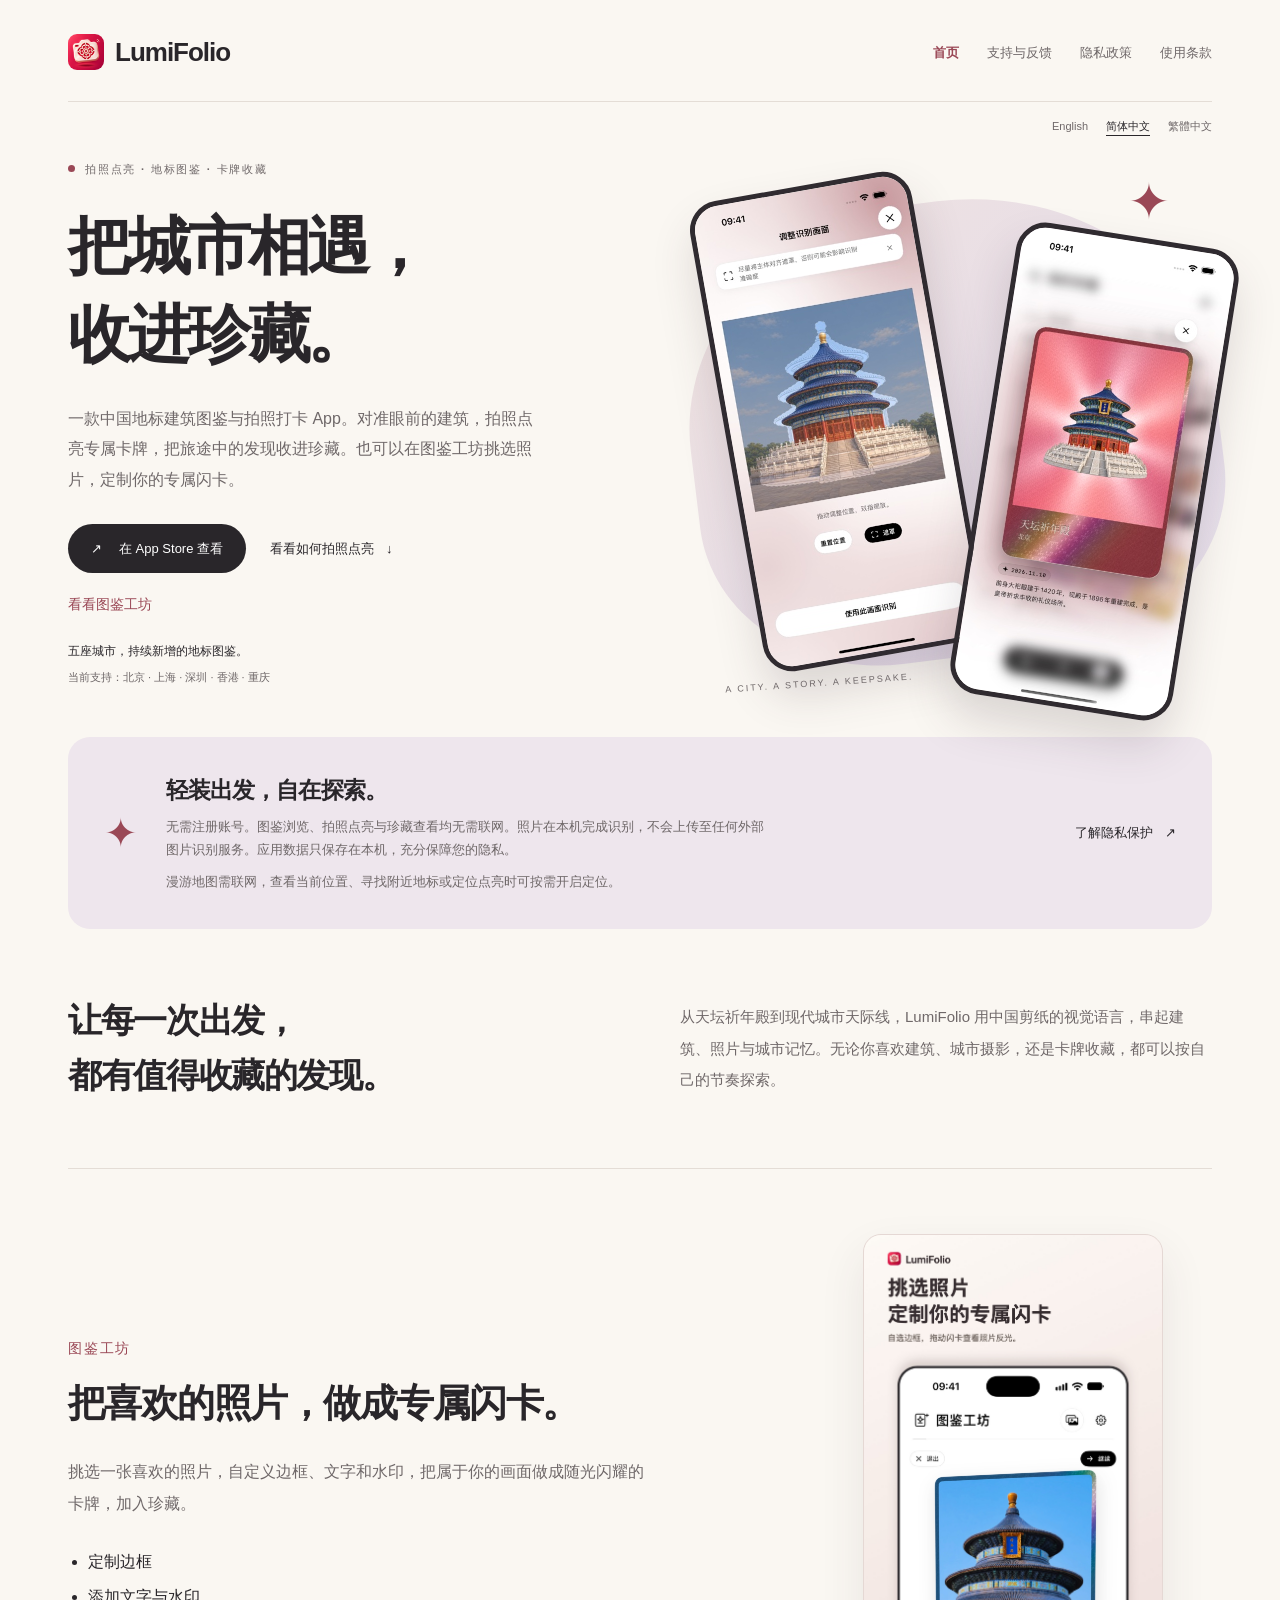
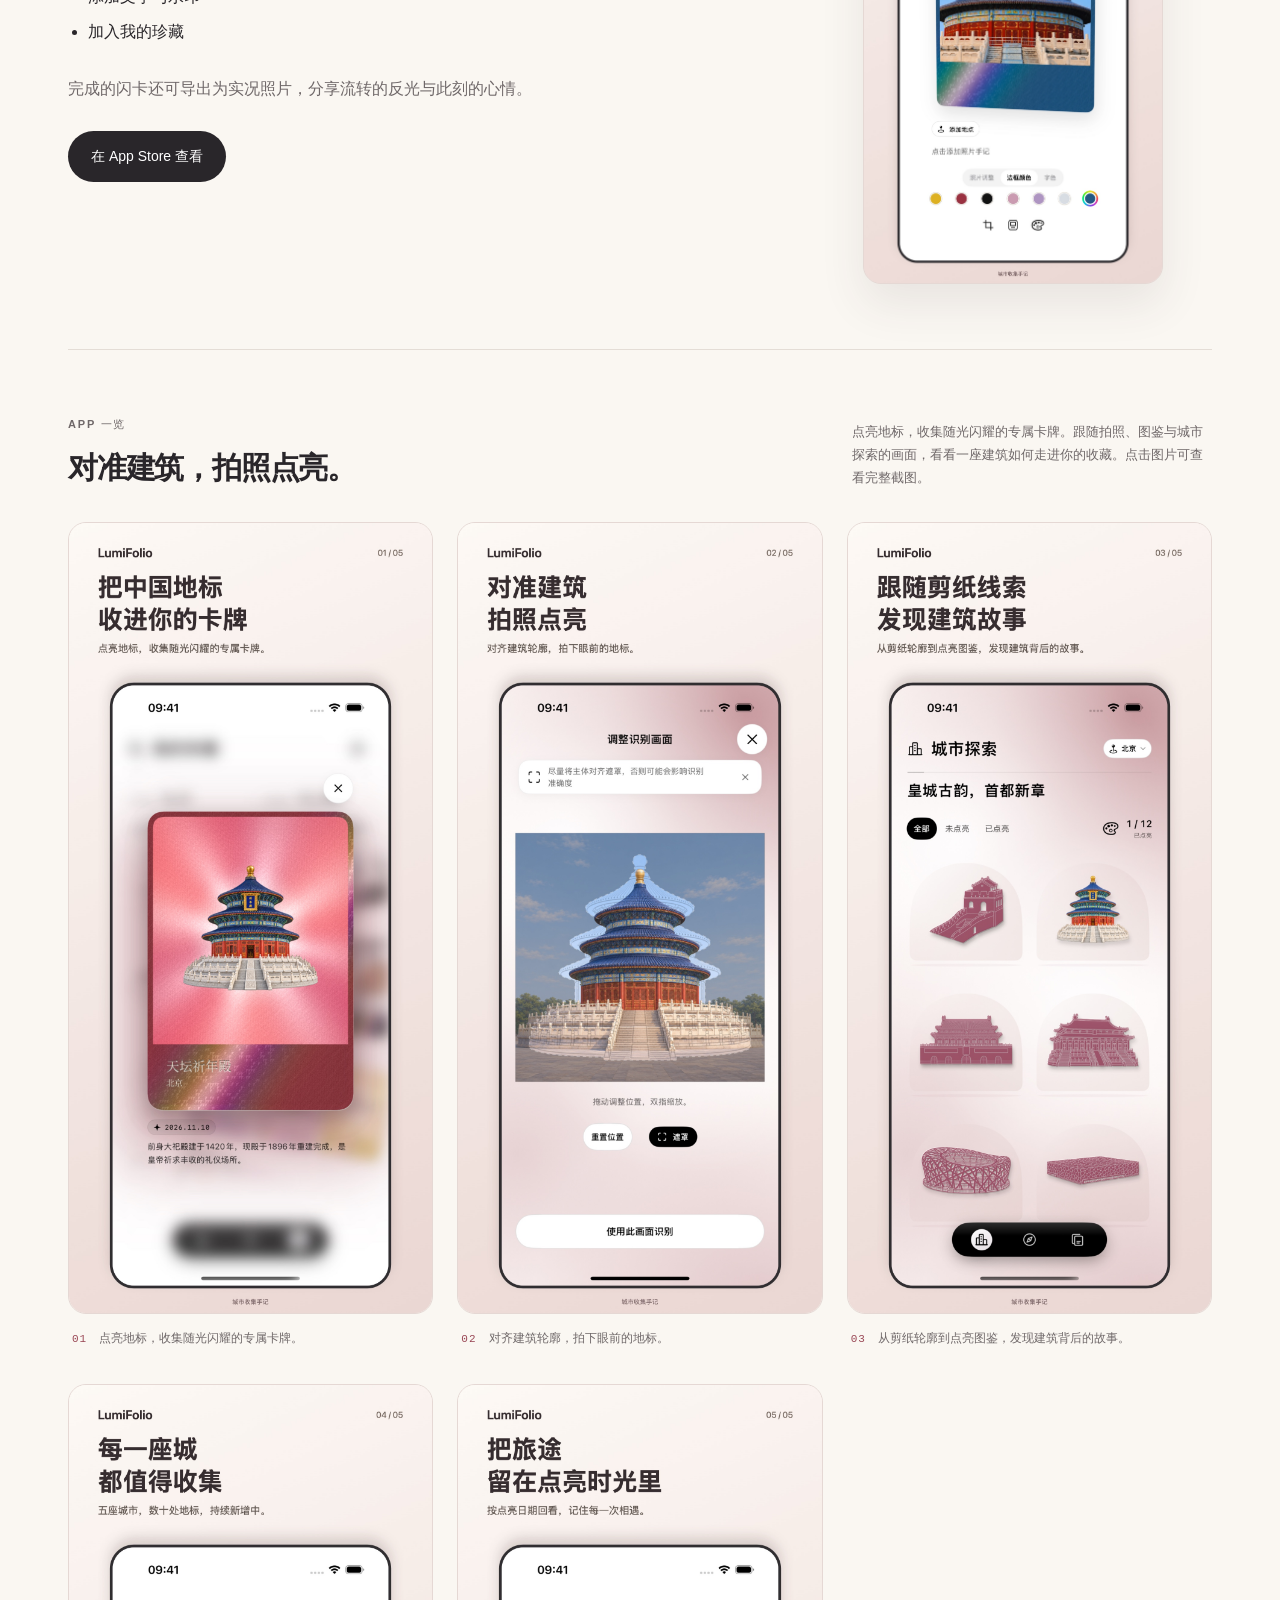
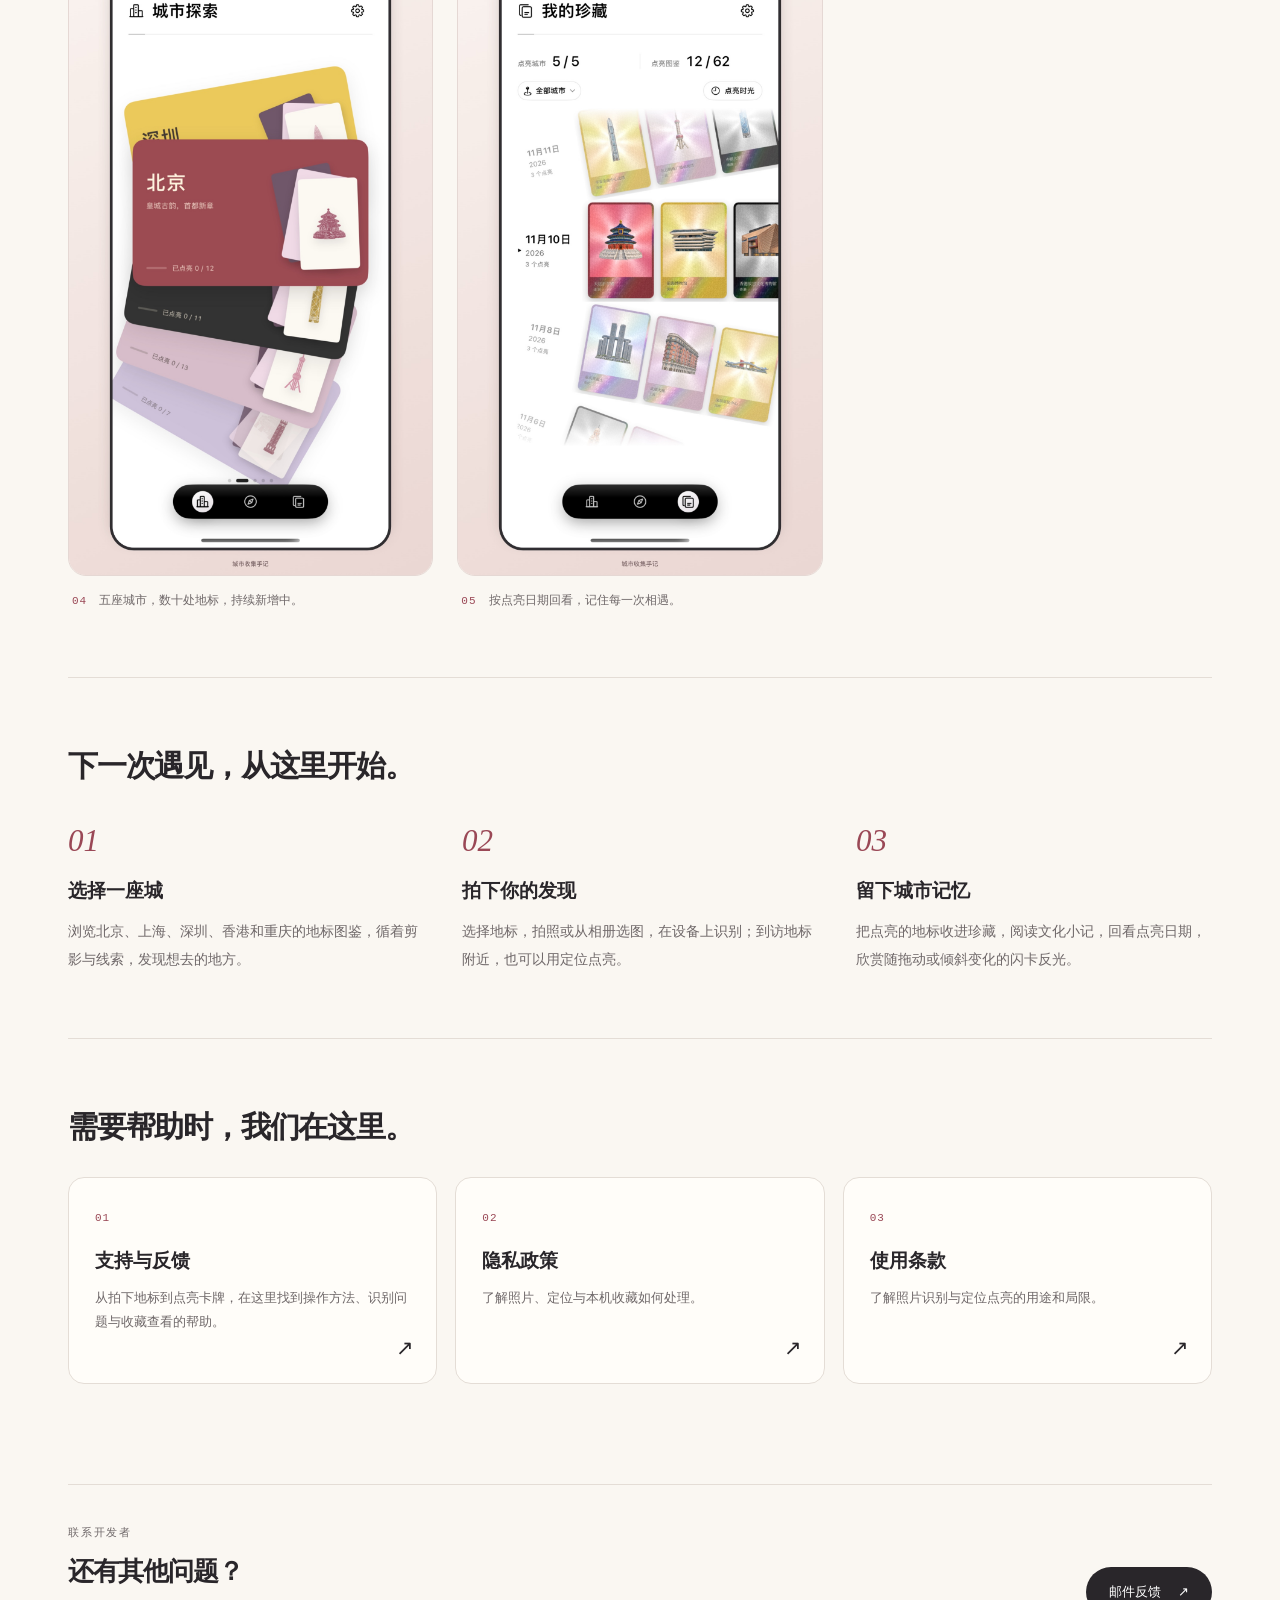
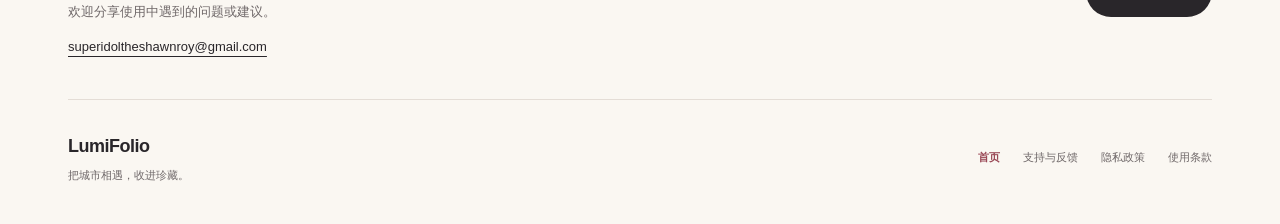
==== commit 500502f8: "Promote the card Workshop on all three homepages" ====
--- a/zh-Hans/index.html
+++ b/zh-Hans/index.html
@@ -1,3 +1,3 @@
 <!doctype html>
-<html lang="zh-Hans"><head><meta charset="utf-8"><meta name="viewport" content="width=device-width,initial-scale=1"><meta name="description" content="一款中国地标建筑图鉴与拍照打卡 App。对准眼前的建筑，拍照点亮专属卡牌，把旅途中的发现收进珍藏。"><meta name="theme-color" content="#faf7f2"><title>把城市相遇，收进珍藏。 · LumiFolio</title><link rel="canonical" href="https://superidoltheshawnroy.github.io/lumifolio-support/zh-Hans/index.html"><link rel="alternate" hreflang="en" href="https://superidoltheshawnroy.github.io/lumifolio-support/index.html"><link rel="alternate" hreflang="zh-Hans" href="https://superidoltheshawnroy.github.io/lumifolio-support/zh-Hans/index.html"><link rel="alternate" hreflang="zh-Hant" href="https://superidoltheshawnroy.github.io/lumifolio-support/zh-Hant/index.html"><meta property="og:title" content="把城市相遇，收进珍藏。 · LumiFolio"><meta property="og:description" content="一款中国地标建筑图鉴与拍照打卡 App。对准眼前的建筑，拍照点亮专属卡牌，把旅途中的发现收进珍藏。"><meta property="og:type" content="website"><meta property="og:url" content="https://superidoltheshawnroy.github.io/lumifolio-support/zh-Hans/index.html"><link rel="icon" href="../assets/icon.png"><link rel="stylesheet" href="../style.css"></head>
-<body class="page-home"><a class="skip" href="#content">首页</a><div class="page"><header><a class="brand" href="index.html"><img src="../assets/icon.png" width="36" height="36" alt="">LumiFolio</a><nav aria-label="说明"><a href="index.html" aria-current="page">首页</a><a href="support.html">支持与反馈</a><a href="privacy.html">隐私政策</a><a href="terms.html">使用条款</a></nav></header><div class="languages"><a href="../index.html" lang="en" hreflang="en">English</a><a href="../zh-Hans/index.html" lang="zh-Hans" hreflang="zh-Hans" aria-current="true">简体中文</a><a href="../zh-Hant/index.html" lang="zh-Hant" hreflang="zh-Hant">繁體中文</a></div><main id="content"><div class="title-block"><div class="title-copy"><span class="eyebrow"><i class="status-dot" aria-hidden="true"></i>拍照点亮 · 地标图鉴 · 卡牌收藏</span><h1><span>把城市相遇，</span><span>收进珍藏。</span></h1><p class="lead">一款中国地标建筑图鉴与拍照打卡 App。对准眼前的建筑，拍照点亮专属卡牌，把旅途中的发现收进珍藏。</p><div class="hero-actions"><a class="app-store" href="https://apps.apple.com/app/id6829957036"><span aria-hidden="true">↗</span>在 App Store 查看</a><a class="text-link" href="#inside">看看如何拍照点亮 <span aria-hidden="true">↓</span></a></div><p class="hero-meta">五座城市，62 处地标（持续新增中），你的城市珍藏。</p><p class="hero-cities">当前支持：北京 · 上海 · 深圳 · 香港 · 重庆</p></div><div class="hero-art" role="img" aria-label="App 的照片识别画面与点亮后的地标闪卡"><span class="art-orbit" aria-hidden="true"></span><span class="art-star" aria-hidden="true">✦</span><img class="device device-photo" src="../assets/screenshots/zh-Hans/08-photo-light-screen.jpg" width="368" height="800" alt="" fetchpriority="high"><img class="device device-flash" src="../assets/screenshots/zh-Hans/06-flash-screen.jpg" width="368" height="800" alt=""><span class="art-note" aria-hidden="true">A CITY. A STORY. A KEEPSAKE.</span></div></div><div class="home-content"><aside class="privacy-banner" id="offline"><span class="privacy-mark" aria-hidden="true">✦</span><div><h2>轻装出发，自在探索。</h2><p>无需注册账号。图鉴浏览、拍照点亮与珍藏查看均无需联网。照片在本机完成识别，不会上传至任何外部图片识别服务。应用数据只保存在本机，充分保障您的隐私。</p><p>漫游地图需联网，查看当前位置、寻找附近地标或定位点亮时可按需开启定位。</p></div><a class="text-link" href="privacy.html">了解隐私保护 <span aria-hidden="true">↗</span></a></aside><section class="position section"><h2>让每一次出发，<br>都有值得收藏的发现。</h2><p>从天坛祈年殿到现代城市天际线，LumiFolio 用中国剪纸的视觉语言，串起建筑、照片与城市记忆。无论你喜欢建筑、城市摄影，还是卡牌收藏，都可以按自己的节奏探索。</p></section><section class="showcase section" id="inside"><div class="section-heading"><div><span class="eyebrow">APP 一览</span><h2>对准建筑，拍照点亮。</h2></div><p>点亮地标，收集随光闪耀的专属卡牌。跟随拍照、图鉴与城市探索的画面，看看一座建筑如何走进你的收藏。点击图片可查看完整截图。</p></div><div class="screenshot-grid"><figure><a class="poster-link" href="../assets/screenshots/zh-Hans/01-flash.jpg"><img src="../assets/screenshots/zh-Hans/01-flash.jpg" width="1206" height="2622" loading="lazy" decoding="async" alt="把中国地标，收进你的卡牌 — 点亮地标，收集随光闪耀的专属卡牌。"></a><figcaption><span class="number">01</span><span>点亮地标，收集随光闪耀的专属卡牌。</span></figcaption></figure><figure><a class="poster-link" href="../assets/screenshots/zh-Hans/02-photo-light.jpg"><img src="../assets/screenshots/zh-Hans/02-photo-light.jpg" width="1206" height="2622" loading="lazy" decoding="async" alt="对准建筑，拍照点亮 — 对齐建筑轮廓，拍下眼前的地标。"></a><figcaption><span class="number">02</span><span>对齐建筑轮廓，拍下眼前的地标。</span></figcaption></figure><figure><a class="poster-link" href="../assets/screenshots/zh-Hans/03-city.jpg"><img src="../assets/screenshots/zh-Hans/03-city.jpg" width="1206" height="2622" loading="lazy" decoding="async" alt="跟随剪纸线索，发现建筑故事 — 从剪纸轮廓到点亮图鉴，发现建筑背后的故事。"></a><figcaption><span class="number">03</span><span>从剪纸轮廓到点亮图鉴，发现建筑背后的故事。</span></figcaption></figure><figure><a class="poster-link" href="../assets/screenshots/zh-Hans/04-explore.jpg"><img src="../assets/screenshots/zh-Hans/04-explore.jpg" width="1206" height="2622" loading="lazy" decoding="async" alt="每一座城，都值得收集 — 五座城市，数十处地标，持续新增中。"></a><figcaption><span class="number">04</span><span>五座城市，数十处地标，持续新增中。</span></figcaption></figure><figure><a class="poster-link" href="../assets/screenshots/zh-Hans/05-timeline-multicity.jpg"><img src="../assets/screenshots/zh-Hans/05-timeline-multicity.jpg" width="1206" height="2622" loading="lazy" decoding="async" alt="把旅途，留在点亮时光里 — 按点亮日期回看，记住每一次相遇。"></a><figcaption><span class="number">05</span><span>按点亮日期回看，记住每一次相遇。</span></figcaption></figure></div></section><section class="how-it-works section"><h2>下一次遇见，从这里开始。</h2><ol class="steps"><li><span class="step-number">01</span><h3>选择一座城</h3><p>浏览北京、上海、深圳、香港和重庆的地标图鉴，循着剪影与线索，发现想去的地方。</p></li><li><span class="step-number">02</span><h3>拍下你的发现</h3><p>选择地标，拍照或从相册选图，在设备上识别；到访地标附近，也可以用定位点亮。</p></li><li><span class="step-number">03</span><h3>留下城市记忆</h3><p>把点亮的地标收进珍藏，阅读文化小记，回看点亮日期，欣赏随拖动或倾斜变化的闪卡反光。</p></li></ol></section><section class="resources section"><h2>需要帮助时，我们在这里。</h2><div class="routes"><a href="support.html"><span class="route-number">01</span><h3>支持与反馈</h3><p>从拍下地标到点亮卡牌，在这里找到操作方法、识别问题与收藏查看的帮助。</p><span class="route-arrow" aria-hidden="true">↗</span></a><a href="privacy.html"><span class="route-number">02</span><h3>隐私政策</h3><p>了解照片、定位与本机收藏如何处理。</p><span class="route-arrow" aria-hidden="true">↗</span></a><a href="terms.html"><span class="route-number">03</span><h3>使用条款</h3><p>了解照片识别与定位点亮的用途和局限。</p><span class="route-arrow" aria-hidden="true">↗</span></a></div></section></div><aside class="contact"><div><span class="eyebrow">联系开发者</span><h2>还有其他问题？</h2><p>欢迎分享使用中遇到的问题或建议。</p><a class="email" href="mailto:superidoltheshawnroy@gmail.com?subject=LumiFolio%20support">superidoltheshawnroy@gmail.com</a></div><a class="email-button" href="mailto:superidoltheshawnroy@gmail.com?subject=LumiFolio%20support">邮件反馈 <span aria-hidden="true">↗</span></a></aside></main><footer><div><a class="footer-brand" href="index.html">LumiFolio</a><p>把城市相遇，收进珍藏。</p></div><div class="footer-links"><a href="index.html" aria-current="page">首页</a><a href="support.html">支持与反馈</a><a href="privacy.html">隐私政策</a><a href="terms.html">使用条款</a></div></footer></div></body></html>+<html lang="zh-Hans"><head><meta charset="utf-8"><meta name="viewport" content="width=device-width,initial-scale=1"><meta name="description" content="一款中国地标建筑图鉴与拍照打卡 App。对准眼前的建筑，拍照点亮专属卡牌，把旅途中的发现收进珍藏。也可以在图鉴工坊挑选照片，定制你的专属闪卡。"><meta name="theme-color" content="#faf7f2"><title>把城市相遇，收进珍藏。 · LumiFolio</title><link rel="canonical" href="https://superidoltheshawnroy.github.io/lumifolio-support/zh-Hans/index.html"><link rel="alternate" hreflang="en" href="https://superidoltheshawnroy.github.io/lumifolio-support/index.html"><link rel="alternate" hreflang="zh-Hans" href="https://superidoltheshawnroy.github.io/lumifolio-support/zh-Hans/index.html"><link rel="alternate" hreflang="zh-Hant" href="https://superidoltheshawnroy.github.io/lumifolio-support/zh-Hant/index.html"><meta property="og:title" content="把城市相遇，收进珍藏。 · LumiFolio"><meta property="og:description" content="一款中国地标建筑图鉴与拍照打卡 App。对准眼前的建筑，拍照点亮专属卡牌，把旅途中的发现收进珍藏。也可以在图鉴工坊挑选照片，定制你的专属闪卡。"><meta property="og:type" content="website"><meta property="og:url" content="https://superidoltheshawnroy.github.io/lumifolio-support/zh-Hans/index.html"><link rel="icon" href="../assets/icon.png"><link rel="stylesheet" href="../style.css"></head>
+<body class="page-home"><a class="skip" href="#content">首页</a><div class="page"><header><a class="brand" href="index.html"><img src="../assets/icon.png" width="36" height="36" alt="">LumiFolio</a><nav aria-label="说明"><a href="index.html" aria-current="page">首页</a><a href="support.html">支持与反馈</a><a href="privacy.html">隐私政策</a><a href="terms.html">使用条款</a></nav></header><div class="languages"><a href="../index.html" lang="en" hreflang="en">English</a><a href="../zh-Hans/index.html" lang="zh-Hans" hreflang="zh-Hans" aria-current="true">简体中文</a><a href="../zh-Hant/index.html" lang="zh-Hant" hreflang="zh-Hant">繁體中文</a></div><main id="content"><div class="title-block"><div class="title-copy"><span class="eyebrow"><i class="status-dot" aria-hidden="true"></i>拍照点亮 · 地标图鉴 · 卡牌收藏</span><h1><span>把城市相遇，</span><span>收进珍藏。</span></h1><p class="lead">一款中国地标建筑图鉴与拍照打卡 App。对准眼前的建筑，拍照点亮专属卡牌，把旅途中的发现收进珍藏。也可以在图鉴工坊挑选照片，定制你的专属闪卡。</p><div class="hero-actions"><a class="app-store" href="https://apps.apple.com/app/id6829957036"><span aria-hidden="true">↗</span>在 App Store 查看</a><a class="text-link" href="#inside">看看如何拍照点亮 <span aria-hidden="true">↓</span></a></div><a class="text-link workshop-jump" href="#workshop">看看图鉴工坊</a><p class="hero-meta">五座城市，持续新增的地标图鉴。</p><p class="hero-cities">当前支持：北京 · 上海 · 深圳 · 香港 · 重庆</p></div><div class="hero-art" role="img" aria-label="App 的照片识别画面与点亮后的地标闪卡"><span class="art-orbit" aria-hidden="true"></span><span class="art-star" aria-hidden="true">✦</span><img class="device device-photo" src="../assets/screenshots/zh-Hans/08-photo-light-screen.jpg" width="368" height="800" alt="" fetchpriority="high"><img class="device device-flash" src="../assets/screenshots/zh-Hans/06-flash-screen.jpg" width="368" height="800" alt=""><span class="art-note" aria-hidden="true">A CITY. A STORY. A KEEPSAKE.</span></div></div><div class="home-content"><aside class="privacy-banner" id="offline"><span class="privacy-mark" aria-hidden="true">✦</span><div><h2>轻装出发，自在探索。</h2><p>无需注册账号。图鉴浏览、拍照点亮与珍藏查看均无需联网。照片在本机完成识别，不会上传至任何外部图片识别服务。应用数据只保存在本机，充分保障您的隐私。</p><p>漫游地图需联网，查看当前位置、寻找附近地标或定位点亮时可按需开启定位。</p></div><a class="text-link" href="privacy.html">了解隐私保护 <span aria-hidden="true">↗</span></a></aside><section class="position section"><h2>让每一次出发，<br>都有值得收藏的发现。</h2><p>从天坛祈年殿到现代城市天际线，LumiFolio 用中国剪纸的视觉语言，串起建筑、照片与城市记忆。无论你喜欢建筑、城市摄影，还是卡牌收藏，都可以按自己的节奏探索。</p></section><section class="workshop section" id="workshop" aria-labelledby="workshop-title"><div class="workshop-copy"><span class="eyebrow">图鉴工坊</span><h2 id="workshop-title">把喜欢的照片，做成专属闪卡。</h2><p>挑选一张喜欢的照片，自定义边框、文字和水印，把属于你的画面做成随光闪耀的卡牌，加入珍藏。</p><ul class="workshop-features"><li>定制边框</li><li>添加文字与水印</li><li>加入我的珍藏</li></ul><p>完成的闪卡还可导出为实况照片，分享流转的反光与此刻的心情。</p><a class="app-store" href="https://apps.apple.com/app/id6829957036">在 App Store 查看</a></div><figure class="workshop-art"><a class="poster-link" href="../assets/screenshots/zh-Hans/04-card-workshop.jpg"><img src="../assets/screenshots/zh-Hans/04-card-workshop.jpg" width="1206" height="2622" loading="lazy" decoding="async" alt="图鉴工坊编辑画面：蓝色边框中的天坛祈年殿照片呈现闪卡反光"></a></figure></section><section class="showcase section" id="inside"><div class="section-heading"><div><span class="eyebrow">APP 一览</span><h2>对准建筑，拍照点亮。</h2></div><p>点亮地标，收集随光闪耀的专属卡牌。跟随拍照、图鉴与城市探索的画面，看看一座建筑如何走进你的收藏。点击图片可查看完整截图。</p></div><div class="screenshot-grid"><figure><a class="poster-link" href="../assets/screenshots/zh-Hans/01-flash.jpg"><img src="../assets/screenshots/zh-Hans/01-flash.jpg" width="1206" height="2622" loading="lazy" decoding="async" alt="把中国地标，收进你的卡牌 — 点亮地标，收集随光闪耀的专属卡牌。"></a><figcaption><span class="number">01</span><span>点亮地标，收集随光闪耀的专属卡牌。</span></figcaption></figure><figure><a class="poster-link" href="../assets/screenshots/zh-Hans/02-photo-light.jpg"><img src="../assets/screenshots/zh-Hans/02-photo-light.jpg" width="1206" height="2622" loading="lazy" decoding="async" alt="对准建筑，拍照点亮 — 对齐建筑轮廓，拍下眼前的地标。"></a><figcaption><span class="number">02</span><span>对齐建筑轮廓，拍下眼前的地标。</span></figcaption></figure><figure><a class="poster-link" href="../assets/screenshots/zh-Hans/03-city.jpg"><img src="../assets/screenshots/zh-Hans/03-city.jpg" width="1206" height="2622" loading="lazy" decoding="async" alt="跟随剪纸线索，发现建筑故事 — 从剪纸轮廓到点亮图鉴，发现建筑背后的故事。"></a><figcaption><span class="number">03</span><span>从剪纸轮廓到点亮图鉴，发现建筑背后的故事。</span></figcaption></figure><figure><a class="poster-link" href="../assets/screenshots/zh-Hans/04-explore.jpg"><img src="../assets/screenshots/zh-Hans/04-explore.jpg" width="1206" height="2622" loading="lazy" decoding="async" alt="每一座城，都值得收集 — 五座城市，数十处地标，持续新增中。"></a><figcaption><span class="number">04</span><span>五座城市，数十处地标，持续新增中。</span></figcaption></figure><figure><a class="poster-link" href="../assets/screenshots/zh-Hans/05-timeline-multicity.jpg"><img src="../assets/screenshots/zh-Hans/05-timeline-multicity.jpg" width="1206" height="2622" loading="lazy" decoding="async" alt="把旅途，留在点亮时光里 — 按点亮日期回看，记住每一次相遇。"></a><figcaption><span class="number">05</span><span>按点亮日期回看，记住每一次相遇。</span></figcaption></figure></div></section><section class="how-it-works section"><h2>下一次遇见，从这里开始。</h2><ol class="steps"><li><span class="step-number">01</span><h3>选择一座城</h3><p>浏览北京、上海、深圳、香港和重庆的地标图鉴，循着剪影与线索，发现想去的地方。</p></li><li><span class="step-number">02</span><h3>拍下你的发现</h3><p>选择地标，拍照或从相册选图，在设备上识别；到访地标附近，也可以用定位点亮。</p></li><li><span class="step-number">03</span><h3>留下城市记忆</h3><p>把点亮的地标收进珍藏，阅读文化小记，回看点亮日期，欣赏随拖动或倾斜变化的闪卡反光。</p></li></ol></section><section class="resources section"><h2>需要帮助时，我们在这里。</h2><div class="routes"><a href="support.html"><span class="route-number">01</span><h3>支持与反馈</h3><p>从拍下地标到点亮卡牌，在这里找到操作方法、识别问题与收藏查看的帮助。</p><span class="route-arrow" aria-hidden="true">↗</span></a><a href="privacy.html"><span class="route-number">02</span><h3>隐私政策</h3><p>了解照片、定位与本机收藏如何处理。</p><span class="route-arrow" aria-hidden="true">↗</span></a><a href="terms.html"><span class="route-number">03</span><h3>使用条款</h3><p>了解照片识别与定位点亮的用途和局限。</p><span class="route-arrow" aria-hidden="true">↗</span></a></div></section></div><aside class="contact"><div><span class="eyebrow">联系开发者</span><h2>还有其他问题？</h2><p>欢迎分享使用中遇到的问题或建议。</p><a class="email" href="mailto:superidoltheshawnroy@gmail.com?subject=LumiFolio%20support">superidoltheshawnroy@gmail.com</a></div><a class="email-button" href="mailto:superidoltheshawnroy@gmail.com?subject=LumiFolio%20support">邮件反馈 <span aria-hidden="true">↗</span></a></aside></main><footer><div><a class="footer-brand" href="index.html">LumiFolio</a><p>把城市相遇，收进珍藏。</p></div><div class="footer-links"><a href="index.html" aria-current="page">首页</a><a href="support.html">支持与反馈</a><a href="privacy.html">隐私政策</a><a href="terms.html">使用条款</a></div></footer></div></body></html>
--- a/style.css
+++ b/style.css
@@ -10,3 +10,5 @@
 @media(max-width:700px){.page{padding:0 22px}header{align-items:flex-start;padding:22px 0 18px;gap:18px;flex-direction:column}.brand{font-size:25px}nav{gap:23px}nav a{font-size:12px}.languages{gap:16px}.eyebrow{font-size:10px;letter-spacing:1.2px}.title-block{padding:38px 0 30px}h1{font-size:36px}.lead{font-size:15px}.page-home .title-block{display:flex;flex-direction:column;align-items:stretch;padding:37px 0 30px;gap:26px}.page-home h1{font-size:45px;line-height:1.45;margin:20px 0}.page-home .lead{font-size:15px;max-width:450px;margin-top:16px}.hero-actions{margin:25px 0 23px;gap:22px}.app-store{font-size:12px;padding:12px 20px}.hero-meta{font-size:11px}.hero-cities{font-size:10px}.hero-art{height:485px;width:100%;max-width:420px;align-self:center}.device{width:46%;border-width:4px;border-radius:26px}.device-photo{left:7%;top:24px}.device-flash{right:3%;top:78px}.art-orbit{inset:35px 7px 38px 9px}.art-note{left:10%;bottom:7px}.art-star{font-size:42px;right:10%;top:0}.section{padding:42px 0}h2{font-size:25px}.position{grid-template-columns:1fr;gap:22px}.position h2{font-size:29px}.position p{font-size:14px}.section-heading{display:block;margin-bottom:25px}.section-heading>p{max-width:400px;margin-top:14px;font-size:12px}.screenshot-grid{grid-template-columns:repeat(2,minmax(0,1fr));gap:25px 14px}.poster-link{border-radius:12px}figcaption{font-size:11px;gap:8px;padding-top:10px;display:block}figcaption .number{margin-right:7px;font-size:9px}.steps{grid-template-columns:1fr;gap:28px;margin-top:28px}.steps li{position:relative;padding-left:50px}.step-number{position:absolute;left:0;top:0;font-size:26px}.steps h3{font-size:18px;margin-bottom:7px}.steps p{font-size:13px}.privacy-banner{display:grid;grid-template-columns:28px minmax(0,1fr);margin:0;padding:26px 23px;border-radius:18px;gap:14px;align-items:start}.privacy-mark{font-size:28px;line-height:1.2}.privacy-banner>div{min-width:0}.privacy-banner h2{font-size:20px}.privacy-banner p{font-size:12px}.privacy-banner>.text-link{grid-column:2;margin-left:0;font-size:12px}.routes{grid-template-columns:1fr;gap:13px}.routes>a{padding:19px 23px 27px}.routes h3{font-size:18px;margin-top:10px}.routes p{padding-right:20px;padding-bottom:0}.resources h2{margin-bottom:23px}.document{padding:25px 23px;border-radius:18px}.document h2{font-size:16px;gap:10px}.document p{font-size:14px}.support-layout{grid-template-columns:1fr;gap:35px;padding-bottom:18px}.help-topics{position:static;padding:6px 20px}.help-topics>a{padding:15px 0}.faq-group h2{font-size:20px;margin-bottom:18px}summary{font-size:14px}details p{font-size:13px}.contact{align-items:flex-start;flex-direction:column;gap:23px;padding:29px 0;margin-top:24px}.contact h2{font-size:24px}.email{font-size:12px}footer{align-items:flex-start;flex-direction:column;gap:24px;padding-bottom:30px}.footer-links{gap:24px}}
 @media(max-width:380px){.page{padding:0 18px}.page-home h1{font-size:39px}.hero-art{height:435px}.device{border-radius:23px}.hero-actions{gap:14px}.hero-actions .text-link{font-size:11px}nav{gap:19px}}
 @media(prefers-reduced-motion:reduce){html{scroll-behavior:auto}*,*::before,*::after{transition:none!important}}
+
+.workshop-jump{display:table;margin:-10px 0 24px;color:var(--rose);font-size:14px}.workshop{display:grid;grid-template-columns:minmax(0,1.25fr) minmax(0,.75fr);align-items:center;gap:80px}.workshop-copy{max-width:580px}.workshop-copy .eyebrow{color:var(--rose);font-size:14px}.workshop-copy h2{text-wrap:balance;font-family:var(--serif);font-size:38px;line-height:1.5;margin:14px 0 24px}.workshop-copy p{font-size:16px;line-height:2;color:var(--muted)}.workshop-features{padding-left:1.25em;margin:24px 0;color:var(--ink);font-size:16px;line-height:2.2}.workshop-copy .app-store{font-size:14px;margin-top:8px}.workshop-art{width:100%;max-width:300px;justify-self:center}.workshop-art .poster-link{box-shadow:0 20px 45px #45334218}@media(max-width:1000px){.workshop{gap:40px}.workshop-copy h2{font-size:32px}}@media(max-width:700px){.workshop{grid-template-columns:1fr;gap:32px}.workshop-copy h2{font-size:30px}.workshop-art{max-width:280px}.workshop-jump{margin-top:-4px}}
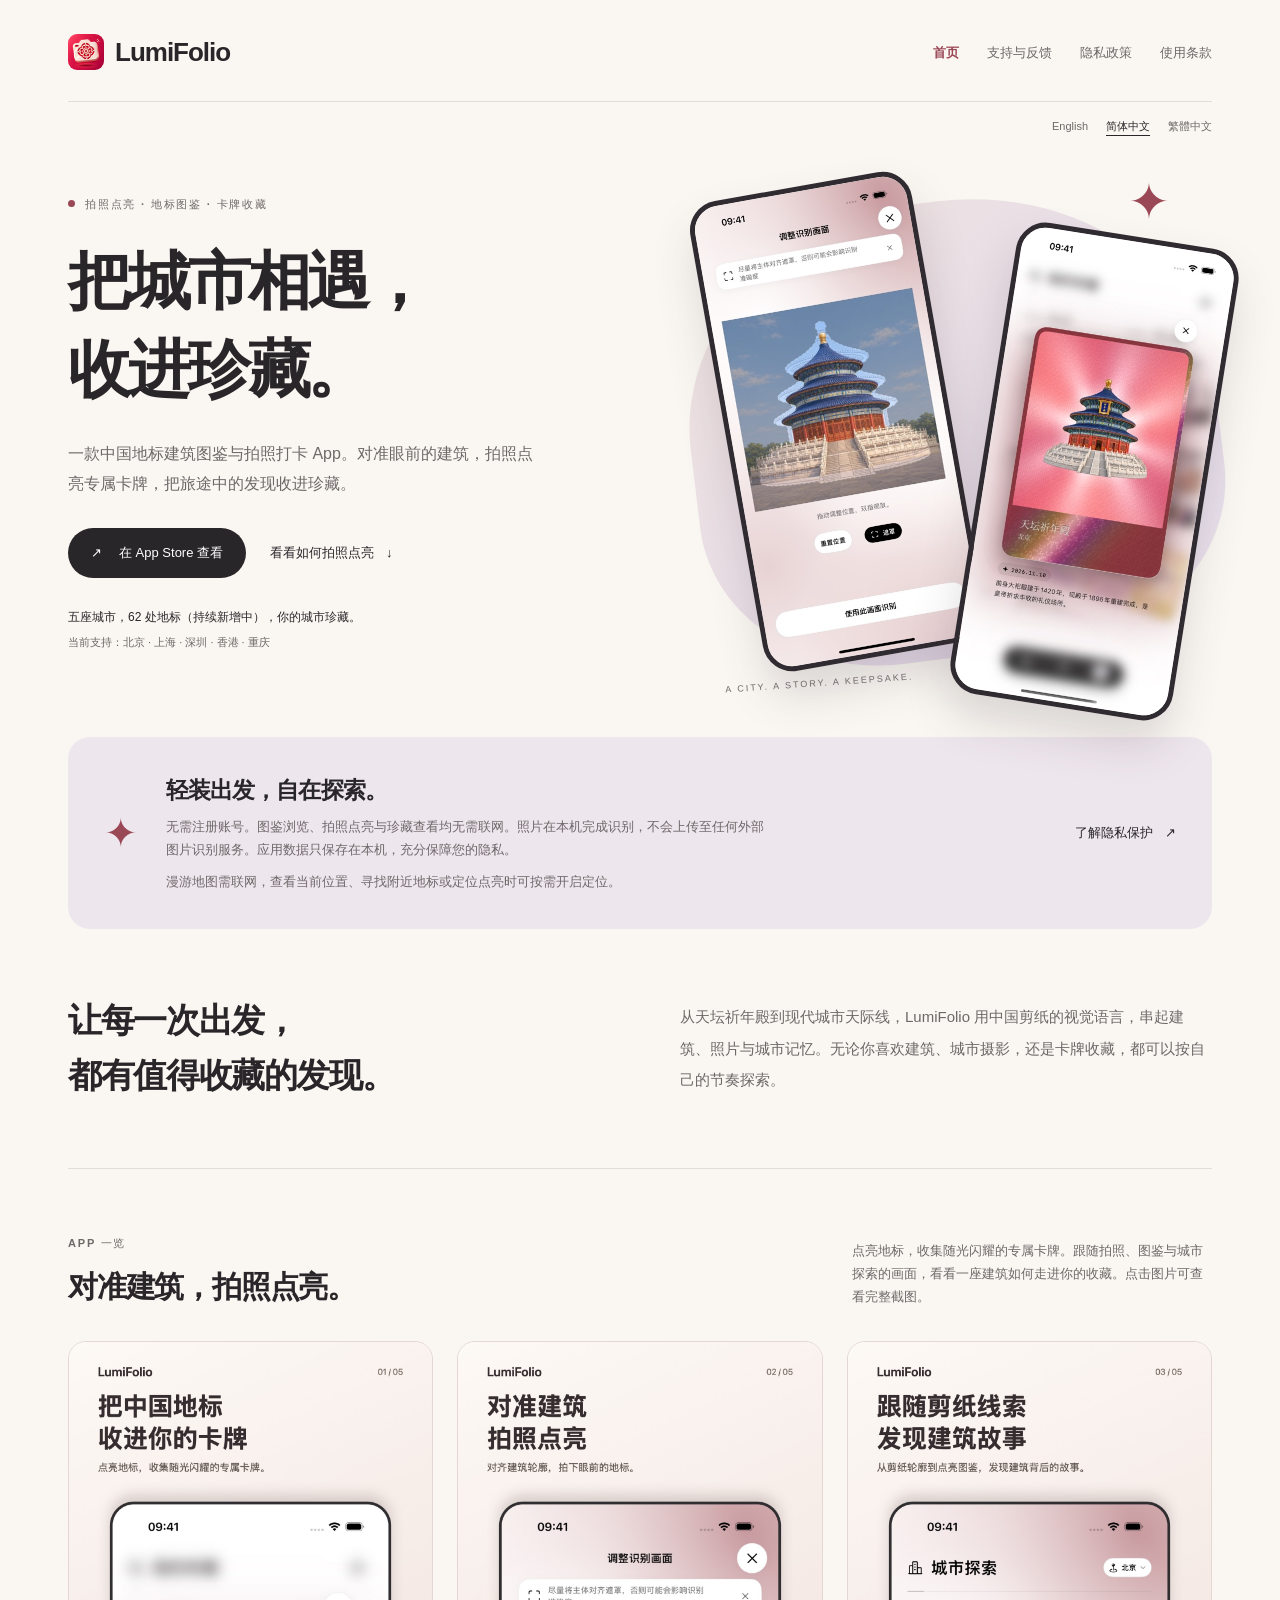
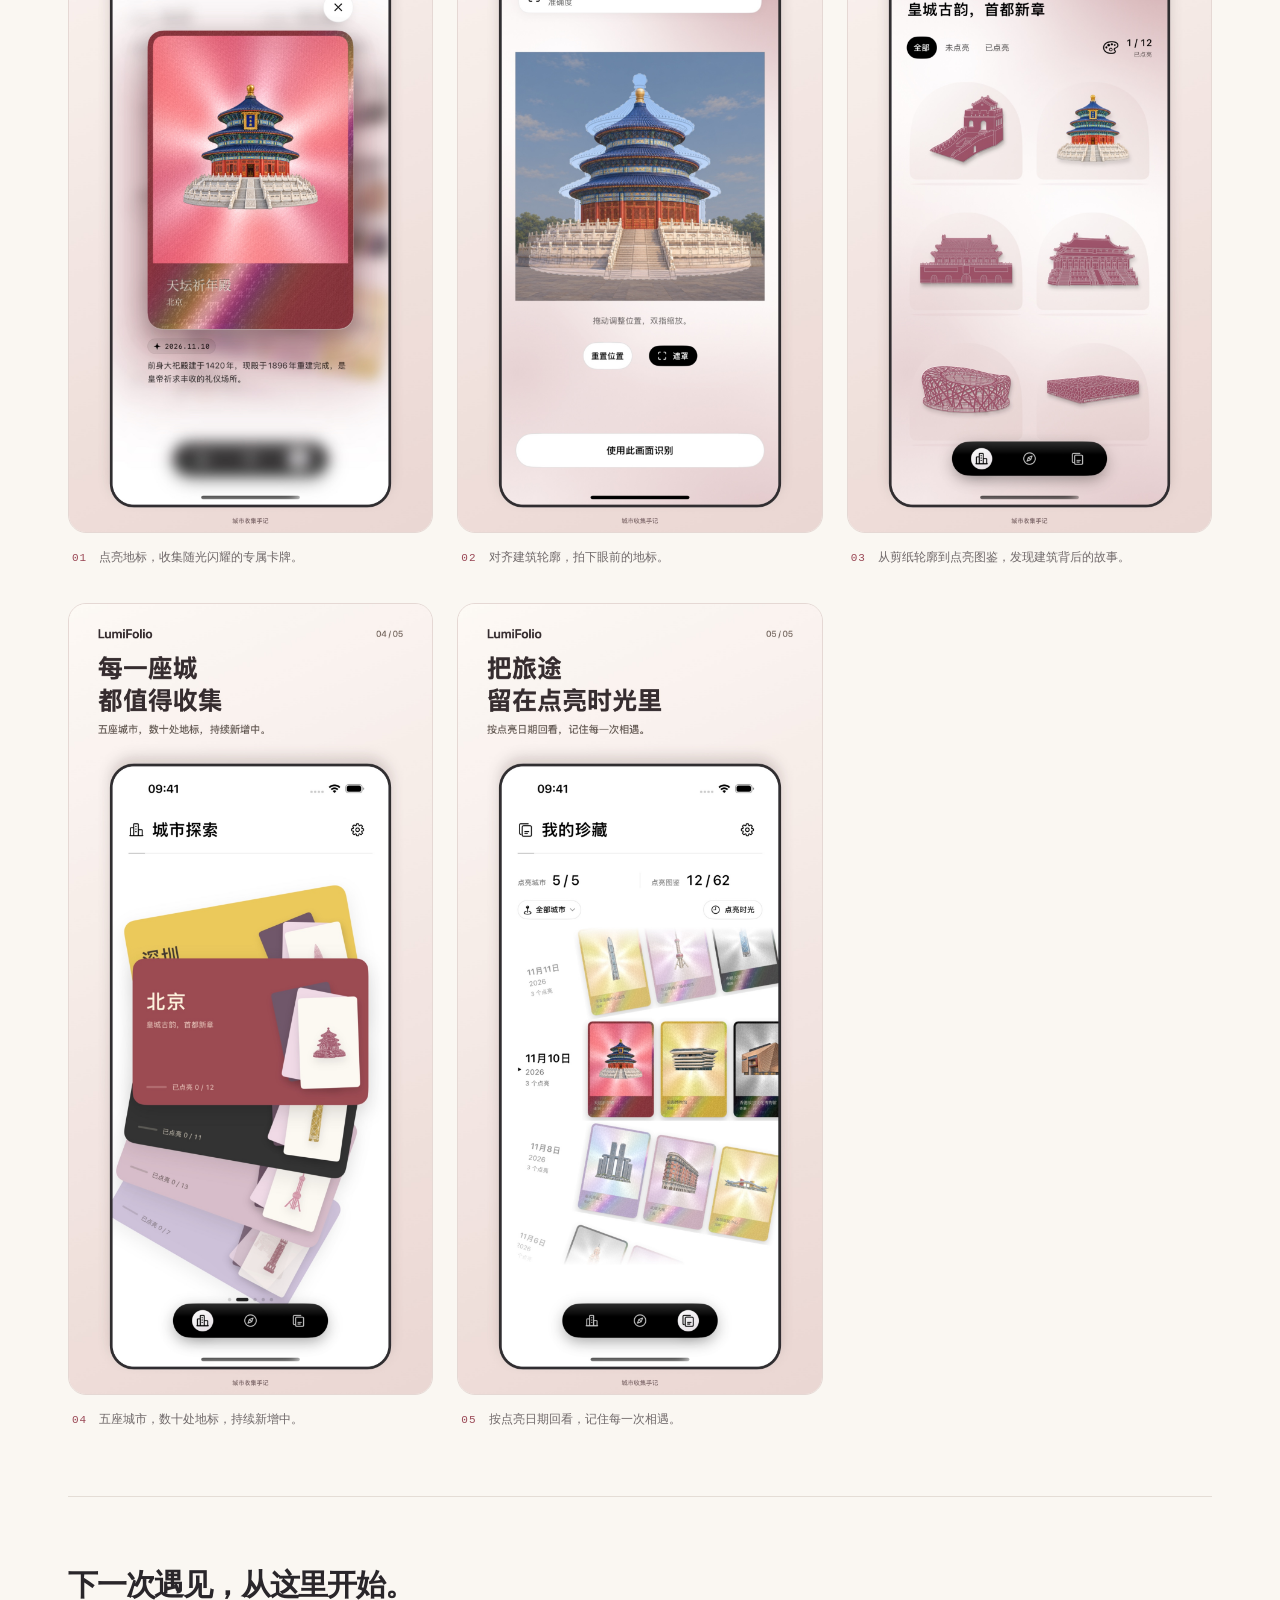
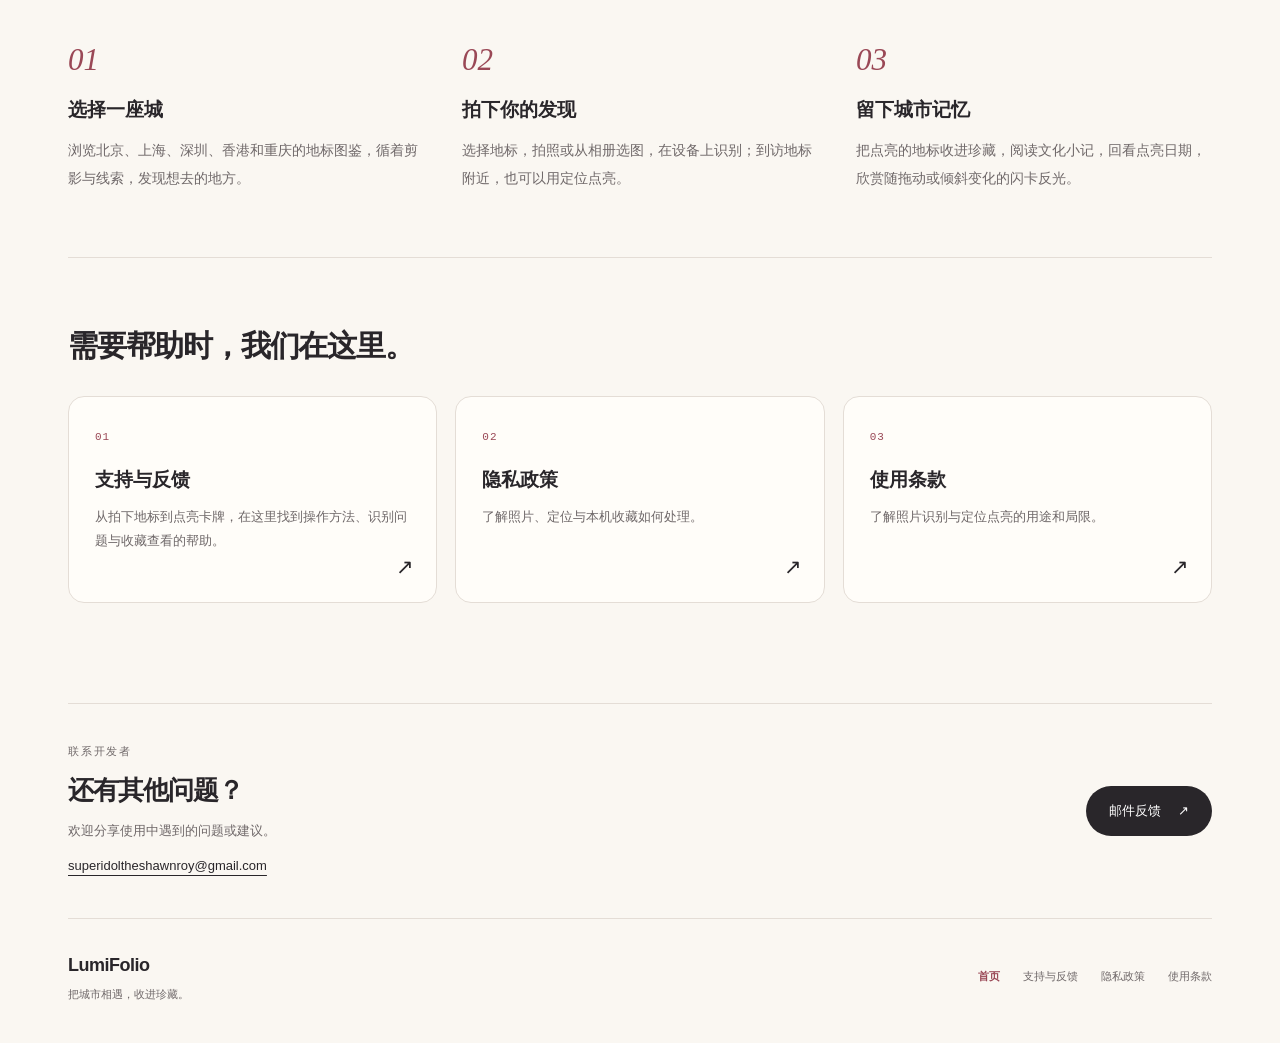
==== commit 9d715995: "Revert Workshop homepage promotion and restore prior website" ====
--- a/zh-Hans/index.html
+++ b/zh-Hans/index.html
@@ -1,3 +1,3 @@
 <!doctype html>
-<html lang="zh-Hans"><head><meta charset="utf-8"><meta name="viewport" content="width=device-width,initial-scale=1"><meta name="description" content="一款中国地标建筑图鉴与拍照打卡 App。对准眼前的建筑，拍照点亮专属卡牌，把旅途中的发现收进珍藏。也可以在图鉴工坊挑选照片，定制你的专属闪卡。"><meta name="theme-color" content="#faf7f2"><title>把城市相遇，收进珍藏。 · LumiFolio</title><link rel="canonical" href="https://superidoltheshawnroy.github.io/lumifolio-support/zh-Hans/index.html"><link rel="alternate" hreflang="en" href="https://superidoltheshawnroy.github.io/lumifolio-support/index.html"><link rel="alternate" hreflang="zh-Hans" href="https://superidoltheshawnroy.github.io/lumifolio-support/zh-Hans/index.html"><link rel="alternate" hreflang="zh-Hant" href="https://superidoltheshawnroy.github.io/lumifolio-support/zh-Hant/index.html"><meta property="og:title" content="把城市相遇，收进珍藏。 · LumiFolio"><meta property="og:description" content="一款中国地标建筑图鉴与拍照打卡 App。对准眼前的建筑，拍照点亮专属卡牌，把旅途中的发现收进珍藏。也可以在图鉴工坊挑选照片，定制你的专属闪卡。"><meta property="og:type" content="website"><meta property="og:url" content="https://superidoltheshawnroy.github.io/lumifolio-support/zh-Hans/index.html"><link rel="icon" href="../assets/icon.png"><link rel="stylesheet" href="../style.css"></head>
-<body class="page-home"><a class="skip" href="#content">首页</a><div class="page"><header><a class="brand" href="index.html"><img src="../assets/icon.png" width="36" height="36" alt="">LumiFolio</a><nav aria-label="说明"><a href="index.html" aria-current="page">首页</a><a href="support.html">支持与反馈</a><a href="privacy.html">隐私政策</a><a href="terms.html">使用条款</a></nav></header><div class="languages"><a href="../index.html" lang="en" hreflang="en">English</a><a href="../zh-Hans/index.html" lang="zh-Hans" hreflang="zh-Hans" aria-current="true">简体中文</a><a href="../zh-Hant/index.html" lang="zh-Hant" hreflang="zh-Hant">繁體中文</a></div><main id="content"><div class="title-block"><div class="title-copy"><span class="eyebrow"><i class="status-dot" aria-hidden="true"></i>拍照点亮 · 地标图鉴 · 卡牌收藏</span><h1><span>把城市相遇，</span><span>收进珍藏。</span></h1><p class="lead">一款中国地标建筑图鉴与拍照打卡 App。对准眼前的建筑，拍照点亮专属卡牌，把旅途中的发现收进珍藏。也可以在图鉴工坊挑选照片，定制你的专属闪卡。</p><div class="hero-actions"><a class="app-store" href="https://apps.apple.com/app/id6829957036"><span aria-hidden="true">↗</span>在 App Store 查看</a><a class="text-link" href="#inside">看看如何拍照点亮 <span aria-hidden="true">↓</span></a></div><a class="text-link workshop-jump" href="#workshop">看看图鉴工坊</a><p class="hero-meta">五座城市，持续新增的地标图鉴。</p><p class="hero-cities">当前支持：北京 · 上海 · 深圳 · 香港 · 重庆</p></div><div class="hero-art" role="img" aria-label="App 的照片识别画面与点亮后的地标闪卡"><span class="art-orbit" aria-hidden="true"></span><span class="art-star" aria-hidden="true">✦</span><img class="device device-photo" src="../assets/screenshots/zh-Hans/08-photo-light-screen.jpg" width="368" height="800" alt="" fetchpriority="high"><img class="device device-flash" src="../assets/screenshots/zh-Hans/06-flash-screen.jpg" width="368" height="800" alt=""><span class="art-note" aria-hidden="true">A CITY. A STORY. A KEEPSAKE.</span></div></div><div class="home-content"><aside class="privacy-banner" id="offline"><span class="privacy-mark" aria-hidden="true">✦</span><div><h2>轻装出发，自在探索。</h2><p>无需注册账号。图鉴浏览、拍照点亮与珍藏查看均无需联网。照片在本机完成识别，不会上传至任何外部图片识别服务。应用数据只保存在本机，充分保障您的隐私。</p><p>漫游地图需联网，查看当前位置、寻找附近地标或定位点亮时可按需开启定位。</p></div><a class="text-link" href="privacy.html">了解隐私保护 <span aria-hidden="true">↗</span></a></aside><section class="position section"><h2>让每一次出发，<br>都有值得收藏的发现。</h2><p>从天坛祈年殿到现代城市天际线，LumiFolio 用中国剪纸的视觉语言，串起建筑、照片与城市记忆。无论你喜欢建筑、城市摄影，还是卡牌收藏，都可以按自己的节奏探索。</p></section><section class="workshop section" id="workshop" aria-labelledby="workshop-title"><div class="workshop-copy"><span class="eyebrow">图鉴工坊</span><h2 id="workshop-title">把喜欢的照片，做成专属闪卡。</h2><p>挑选一张喜欢的照片，自定义边框、文字和水印，把属于你的画面做成随光闪耀的卡牌，加入珍藏。</p><ul class="workshop-features"><li>定制边框</li><li>添加文字与水印</li><li>加入我的珍藏</li></ul><p>完成的闪卡还可导出为实况照片，分享流转的反光与此刻的心情。</p><a class="app-store" href="https://apps.apple.com/app/id6829957036">在 App Store 查看</a></div><figure class="workshop-art"><a class="poster-link" href="../assets/screenshots/zh-Hans/04-card-workshop.jpg"><img src="../assets/screenshots/zh-Hans/04-card-workshop.jpg" width="1206" height="2622" loading="lazy" decoding="async" alt="图鉴工坊编辑画面：蓝色边框中的天坛祈年殿照片呈现闪卡反光"></a></figure></section><section class="showcase section" id="inside"><div class="section-heading"><div><span class="eyebrow">APP 一览</span><h2>对准建筑，拍照点亮。</h2></div><p>点亮地标，收集随光闪耀的专属卡牌。跟随拍照、图鉴与城市探索的画面，看看一座建筑如何走进你的收藏。点击图片可查看完整截图。</p></div><div class="screenshot-grid"><figure><a class="poster-link" href="../assets/screenshots/zh-Hans/01-flash.jpg"><img src="../assets/screenshots/zh-Hans/01-flash.jpg" width="1206" height="2622" loading="lazy" decoding="async" alt="把中国地标，收进你的卡牌 — 点亮地标，收集随光闪耀的专属卡牌。"></a><figcaption><span class="number">01</span><span>点亮地标，收集随光闪耀的专属卡牌。</span></figcaption></figure><figure><a class="poster-link" href="../assets/screenshots/zh-Hans/02-photo-light.jpg"><img src="../assets/screenshots/zh-Hans/02-photo-light.jpg" width="1206" height="2622" loading="lazy" decoding="async" alt="对准建筑，拍照点亮 — 对齐建筑轮廓，拍下眼前的地标。"></a><figcaption><span class="number">02</span><span>对齐建筑轮廓，拍下眼前的地标。</span></figcaption></figure><figure><a class="poster-link" href="../assets/screenshots/zh-Hans/03-city.jpg"><img src="../assets/screenshots/zh-Hans/03-city.jpg" width="1206" height="2622" loading="lazy" decoding="async" alt="跟随剪纸线索，发现建筑故事 — 从剪纸轮廓到点亮图鉴，发现建筑背后的故事。"></a><figcaption><span class="number">03</span><span>从剪纸轮廓到点亮图鉴，发现建筑背后的故事。</span></figcaption></figure><figure><a class="poster-link" href="../assets/screenshots/zh-Hans/04-explore.jpg"><img src="../assets/screenshots/zh-Hans/04-explore.jpg" width="1206" height="2622" loading="lazy" decoding="async" alt="每一座城，都值得收集 — 五座城市，数十处地标，持续新增中。"></a><figcaption><span class="number">04</span><span>五座城市，数十处地标，持续新增中。</span></figcaption></figure><figure><a class="poster-link" href="../assets/screenshots/zh-Hans/05-timeline-multicity.jpg"><img src="../assets/screenshots/zh-Hans/05-timeline-multicity.jpg" width="1206" height="2622" loading="lazy" decoding="async" alt="把旅途，留在点亮时光里 — 按点亮日期回看，记住每一次相遇。"></a><figcaption><span class="number">05</span><span>按点亮日期回看，记住每一次相遇。</span></figcaption></figure></div></section><section class="how-it-works section"><h2>下一次遇见，从这里开始。</h2><ol class="steps"><li><span class="step-number">01</span><h3>选择一座城</h3><p>浏览北京、上海、深圳、香港和重庆的地标图鉴，循着剪影与线索，发现想去的地方。</p></li><li><span class="step-number">02</span><h3>拍下你的发现</h3><p>选择地标，拍照或从相册选图，在设备上识别；到访地标附近，也可以用定位点亮。</p></li><li><span class="step-number">03</span><h3>留下城市记忆</h3><p>把点亮的地标收进珍藏，阅读文化小记，回看点亮日期，欣赏随拖动或倾斜变化的闪卡反光。</p></li></ol></section><section class="resources section"><h2>需要帮助时，我们在这里。</h2><div class="routes"><a href="support.html"><span class="route-number">01</span><h3>支持与反馈</h3><p>从拍下地标到点亮卡牌，在这里找到操作方法、识别问题与收藏查看的帮助。</p><span class="route-arrow" aria-hidden="true">↗</span></a><a href="privacy.html"><span class="route-number">02</span><h3>隐私政策</h3><p>了解照片、定位与本机收藏如何处理。</p><span class="route-arrow" aria-hidden="true">↗</span></a><a href="terms.html"><span class="route-number">03</span><h3>使用条款</h3><p>了解照片识别与定位点亮的用途和局限。</p><span class="route-arrow" aria-hidden="true">↗</span></a></div></section></div><aside class="contact"><div><span class="eyebrow">联系开发者</span><h2>还有其他问题？</h2><p>欢迎分享使用中遇到的问题或建议。</p><a class="email" href="mailto:superidoltheshawnroy@gmail.com?subject=LumiFolio%20support">superidoltheshawnroy@gmail.com</a></div><a class="email-button" href="mailto:superidoltheshawnroy@gmail.com?subject=LumiFolio%20support">邮件反馈 <span aria-hidden="true">↗</span></a></aside></main><footer><div><a class="footer-brand" href="index.html">LumiFolio</a><p>把城市相遇，收进珍藏。</p></div><div class="footer-links"><a href="index.html" aria-current="page">首页</a><a href="support.html">支持与反馈</a><a href="privacy.html">隐私政策</a><a href="terms.html">使用条款</a></div></footer></div></body></html>+<html lang="zh-Hans"><head><meta charset="utf-8"><meta name="viewport" content="width=device-width,initial-scale=1"><meta name="description" content="一款中国地标建筑图鉴与拍照打卡 App。对准眼前的建筑，拍照点亮专属卡牌，把旅途中的发现收进珍藏。"><meta name="theme-color" content="#faf7f2"><title>把城市相遇，收进珍藏。 · LumiFolio</title><link rel="canonical" href="https://superidoltheshawnroy.github.io/lumifolio-support/zh-Hans/index.html"><link rel="alternate" hreflang="en" href="https://superidoltheshawnroy.github.io/lumifolio-support/index.html"><link rel="alternate" hreflang="zh-Hans" href="https://superidoltheshawnroy.github.io/lumifolio-support/zh-Hans/index.html"><link rel="alternate" hreflang="zh-Hant" href="https://superidoltheshawnroy.github.io/lumifolio-support/zh-Hant/index.html"><meta property="og:title" content="把城市相遇，收进珍藏。 · LumiFolio"><meta property="og:description" content="一款中国地标建筑图鉴与拍照打卡 App。对准眼前的建筑，拍照点亮专属卡牌，把旅途中的发现收进珍藏。"><meta property="og:type" content="website"><meta property="og:url" content="https://superidoltheshawnroy.github.io/lumifolio-support/zh-Hans/index.html"><link rel="icon" href="../assets/icon.png"><link rel="stylesheet" href="../style.css"></head>
+<body class="page-home"><a class="skip" href="#content">首页</a><div class="page"><header><a class="brand" href="index.html"><img src="../assets/icon.png" width="36" height="36" alt="">LumiFolio</a><nav aria-label="说明"><a href="index.html" aria-current="page">首页</a><a href="support.html">支持与反馈</a><a href="privacy.html">隐私政策</a><a href="terms.html">使用条款</a></nav></header><div class="languages"><a href="../index.html" lang="en" hreflang="en">English</a><a href="../zh-Hans/index.html" lang="zh-Hans" hreflang="zh-Hans" aria-current="true">简体中文</a><a href="../zh-Hant/index.html" lang="zh-Hant" hreflang="zh-Hant">繁體中文</a></div><main id="content"><div class="title-block"><div class="title-copy"><span class="eyebrow"><i class="status-dot" aria-hidden="true"></i>拍照点亮 · 地标图鉴 · 卡牌收藏</span><h1><span>把城市相遇，</span><span>收进珍藏。</span></h1><p class="lead">一款中国地标建筑图鉴与拍照打卡 App。对准眼前的建筑，拍照点亮专属卡牌，把旅途中的发现收进珍藏。</p><div class="hero-actions"><a class="app-store" href="https://apps.apple.com/app/id6829957036"><span aria-hidden="true">↗</span>在 App Store 查看</a><a class="text-link" href="#inside">看看如何拍照点亮 <span aria-hidden="true">↓</span></a></div><p class="hero-meta">五座城市，62 处地标（持续新增中），你的城市珍藏。</p><p class="hero-cities">当前支持：北京 · 上海 · 深圳 · 香港 · 重庆</p></div><div class="hero-art" role="img" aria-label="App 的照片识别画面与点亮后的地标闪卡"><span class="art-orbit" aria-hidden="true"></span><span class="art-star" aria-hidden="true">✦</span><img class="device device-photo" src="../assets/screenshots/zh-Hans/08-photo-light-screen.jpg" width="368" height="800" alt="" fetchpriority="high"><img class="device device-flash" src="../assets/screenshots/zh-Hans/06-flash-screen.jpg" width="368" height="800" alt=""><span class="art-note" aria-hidden="true">A CITY. A STORY. A KEEPSAKE.</span></div></div><div class="home-content"><aside class="privacy-banner" id="offline"><span class="privacy-mark" aria-hidden="true">✦</span><div><h2>轻装出发，自在探索。</h2><p>无需注册账号。图鉴浏览、拍照点亮与珍藏查看均无需联网。照片在本机完成识别，不会上传至任何外部图片识别服务。应用数据只保存在本机，充分保障您的隐私。</p><p>漫游地图需联网，查看当前位置、寻找附近地标或定位点亮时可按需开启定位。</p></div><a class="text-link" href="privacy.html">了解隐私保护 <span aria-hidden="true">↗</span></a></aside><section class="position section"><h2>让每一次出发，<br>都有值得收藏的发现。</h2><p>从天坛祈年殿到现代城市天际线，LumiFolio 用中国剪纸的视觉语言，串起建筑、照片与城市记忆。无论你喜欢建筑、城市摄影，还是卡牌收藏，都可以按自己的节奏探索。</p></section><section class="showcase section" id="inside"><div class="section-heading"><div><span class="eyebrow">APP 一览</span><h2>对准建筑，拍照点亮。</h2></div><p>点亮地标，收集随光闪耀的专属卡牌。跟随拍照、图鉴与城市探索的画面，看看一座建筑如何走进你的收藏。点击图片可查看完整截图。</p></div><div class="screenshot-grid"><figure><a class="poster-link" href="../assets/screenshots/zh-Hans/01-flash.jpg"><img src="../assets/screenshots/zh-Hans/01-flash.jpg" width="1206" height="2622" loading="lazy" decoding="async" alt="把中国地标，收进你的卡牌 — 点亮地标，收集随光闪耀的专属卡牌。"></a><figcaption><span class="number">01</span><span>点亮地标，收集随光闪耀的专属卡牌。</span></figcaption></figure><figure><a class="poster-link" href="../assets/screenshots/zh-Hans/02-photo-light.jpg"><img src="../assets/screenshots/zh-Hans/02-photo-light.jpg" width="1206" height="2622" loading="lazy" decoding="async" alt="对准建筑，拍照点亮 — 对齐建筑轮廓，拍下眼前的地标。"></a><figcaption><span class="number">02</span><span>对齐建筑轮廓，拍下眼前的地标。</span></figcaption></figure><figure><a class="poster-link" href="../assets/screenshots/zh-Hans/03-city.jpg"><img src="../assets/screenshots/zh-Hans/03-city.jpg" width="1206" height="2622" loading="lazy" decoding="async" alt="跟随剪纸线索，发现建筑故事 — 从剪纸轮廓到点亮图鉴，发现建筑背后的故事。"></a><figcaption><span class="number">03</span><span>从剪纸轮廓到点亮图鉴，发现建筑背后的故事。</span></figcaption></figure><figure><a class="poster-link" href="../assets/screenshots/zh-Hans/04-explore.jpg"><img src="../assets/screenshots/zh-Hans/04-explore.jpg" width="1206" height="2622" loading="lazy" decoding="async" alt="每一座城，都值得收集 — 五座城市，数十处地标，持续新增中。"></a><figcaption><span class="number">04</span><span>五座城市，数十处地标，持续新增中。</span></figcaption></figure><figure><a class="poster-link" href="../assets/screenshots/zh-Hans/05-timeline-multicity.jpg"><img src="../assets/screenshots/zh-Hans/05-timeline-multicity.jpg" width="1206" height="2622" loading="lazy" decoding="async" alt="把旅途，留在点亮时光里 — 按点亮日期回看，记住每一次相遇。"></a><figcaption><span class="number">05</span><span>按点亮日期回看，记住每一次相遇。</span></figcaption></figure></div></section><section class="how-it-works section"><h2>下一次遇见，从这里开始。</h2><ol class="steps"><li><span class="step-number">01</span><h3>选择一座城</h3><p>浏览北京、上海、深圳、香港和重庆的地标图鉴，循着剪影与线索，发现想去的地方。</p></li><li><span class="step-number">02</span><h3>拍下你的发现</h3><p>选择地标，拍照或从相册选图，在设备上识别；到访地标附近，也可以用定位点亮。</p></li><li><span class="step-number">03</span><h3>留下城市记忆</h3><p>把点亮的地标收进珍藏，阅读文化小记，回看点亮日期，欣赏随拖动或倾斜变化的闪卡反光。</p></li></ol></section><section class="resources section"><h2>需要帮助时，我们在这里。</h2><div class="routes"><a href="support.html"><span class="route-number">01</span><h3>支持与反馈</h3><p>从拍下地标到点亮卡牌，在这里找到操作方法、识别问题与收藏查看的帮助。</p><span class="route-arrow" aria-hidden="true">↗</span></a><a href="privacy.html"><span class="route-number">02</span><h3>隐私政策</h3><p>了解照片、定位与本机收藏如何处理。</p><span class="route-arrow" aria-hidden="true">↗</span></a><a href="terms.html"><span class="route-number">03</span><h3>使用条款</h3><p>了解照片识别与定位点亮的用途和局限。</p><span class="route-arrow" aria-hidden="true">↗</span></a></div></section></div><aside class="contact"><div><span class="eyebrow">联系开发者</span><h2>还有其他问题？</h2><p>欢迎分享使用中遇到的问题或建议。</p><a class="email" href="mailto:superidoltheshawnroy@gmail.com?subject=LumiFolio%20support">superidoltheshawnroy@gmail.com</a></div><a class="email-button" href="mailto:superidoltheshawnroy@gmail.com?subject=LumiFolio%20support">邮件反馈 <span aria-hidden="true">↗</span></a></aside></main><footer><div><a class="footer-brand" href="index.html">LumiFolio</a><p>把城市相遇，收进珍藏。</p></div><div class="footer-links"><a href="index.html" aria-current="page">首页</a><a href="support.html">支持与反馈</a><a href="privacy.html">隐私政策</a><a href="terms.html">使用条款</a></div></footer></div></body></html>
--- a/style.css
+++ b/style.css
@@ -10,5 +10,3 @@
 @media(max-width:700px){.page{padding:0 22px}header{align-items:flex-start;padding:22px 0 18px;gap:18px;flex-direction:column}.brand{font-size:25px}nav{gap:23px}nav a{font-size:12px}.languages{gap:16px}.eyebrow{font-size:10px;letter-spacing:1.2px}.title-block{padding:38px 0 30px}h1{font-size:36px}.lead{font-size:15px}.page-home .title-block{display:flex;flex-direction:column;align-items:stretch;padding:37px 0 30px;gap:26px}.page-home h1{font-size:45px;line-height:1.45;margin:20px 0}.page-home .lead{font-size:15px;max-width:450px;margin-top:16px}.hero-actions{margin:25px 0 23px;gap:22px}.app-store{font-size:12px;padding:12px 20px}.hero-meta{font-size:11px}.hero-cities{font-size:10px}.hero-art{height:485px;width:100%;max-width:420px;align-self:center}.device{width:46%;border-width:4px;border-radius:26px}.device-photo{left:7%;top:24px}.device-flash{right:3%;top:78px}.art-orbit{inset:35px 7px 38px 9px}.art-note{left:10%;bottom:7px}.art-star{font-size:42px;right:10%;top:0}.section{padding:42px 0}h2{font-size:25px}.position{grid-template-columns:1fr;gap:22px}.position h2{font-size:29px}.position p{font-size:14px}.section-heading{display:block;margin-bottom:25px}.section-heading>p{max-width:400px;margin-top:14px;font-size:12px}.screenshot-grid{grid-template-columns:repeat(2,minmax(0,1fr));gap:25px 14px}.poster-link{border-radius:12px}figcaption{font-size:11px;gap:8px;padding-top:10px;display:block}figcaption .number{margin-right:7px;font-size:9px}.steps{grid-template-columns:1fr;gap:28px;margin-top:28px}.steps li{position:relative;padding-left:50px}.step-number{position:absolute;left:0;top:0;font-size:26px}.steps h3{font-size:18px;margin-bottom:7px}.steps p{font-size:13px}.privacy-banner{display:grid;grid-template-columns:28px minmax(0,1fr);margin:0;padding:26px 23px;border-radius:18px;gap:14px;align-items:start}.privacy-mark{font-size:28px;line-height:1.2}.privacy-banner>div{min-width:0}.privacy-banner h2{font-size:20px}.privacy-banner p{font-size:12px}.privacy-banner>.text-link{grid-column:2;margin-left:0;font-size:12px}.routes{grid-template-columns:1fr;gap:13px}.routes>a{padding:19px 23px 27px}.routes h3{font-size:18px;margin-top:10px}.routes p{padding-right:20px;padding-bottom:0}.resources h2{margin-bottom:23px}.document{padding:25px 23px;border-radius:18px}.document h2{font-size:16px;gap:10px}.document p{font-size:14px}.support-layout{grid-template-columns:1fr;gap:35px;padding-bottom:18px}.help-topics{position:static;padding:6px 20px}.help-topics>a{padding:15px 0}.faq-group h2{font-size:20px;margin-bottom:18px}summary{font-size:14px}details p{font-size:13px}.contact{align-items:flex-start;flex-direction:column;gap:23px;padding:29px 0;margin-top:24px}.contact h2{font-size:24px}.email{font-size:12px}footer{align-items:flex-start;flex-direction:column;gap:24px;padding-bottom:30px}.footer-links{gap:24px}}
 @media(max-width:380px){.page{padding:0 18px}.page-home h1{font-size:39px}.hero-art{height:435px}.device{border-radius:23px}.hero-actions{gap:14px}.hero-actions .text-link{font-size:11px}nav{gap:19px}}
 @media(prefers-reduced-motion:reduce){html{scroll-behavior:auto}*,*::before,*::after{transition:none!important}}
-
-.workshop-jump{display:table;margin:-10px 0 24px;color:var(--rose);font-size:14px}.workshop{display:grid;grid-template-columns:minmax(0,1.25fr) minmax(0,.75fr);align-items:center;gap:80px}.workshop-copy{max-width:580px}.workshop-copy .eyebrow{color:var(--rose);font-size:14px}.workshop-copy h2{text-wrap:balance;font-family:var(--serif);font-size:38px;line-height:1.5;margin:14px 0 24px}.workshop-copy p{font-size:16px;line-height:2;color:var(--muted)}.workshop-features{padding-left:1.25em;margin:24px 0;color:var(--ink);font-size:16px;line-height:2.2}.workshop-copy .app-store{font-size:14px;margin-top:8px}.workshop-art{width:100%;max-width:300px;justify-self:center}.workshop-art .poster-link{box-shadow:0 20px 45px #45334218}@media(max-width:1000px){.workshop{gap:40px}.workshop-copy h2{font-size:32px}}@media(max-width:700px){.workshop{grid-template-columns:1fr;gap:32px}.workshop-copy h2{font-size:30px}.workshop-art{max-width:280px}.workshop-jump{margin-top:-4px}}
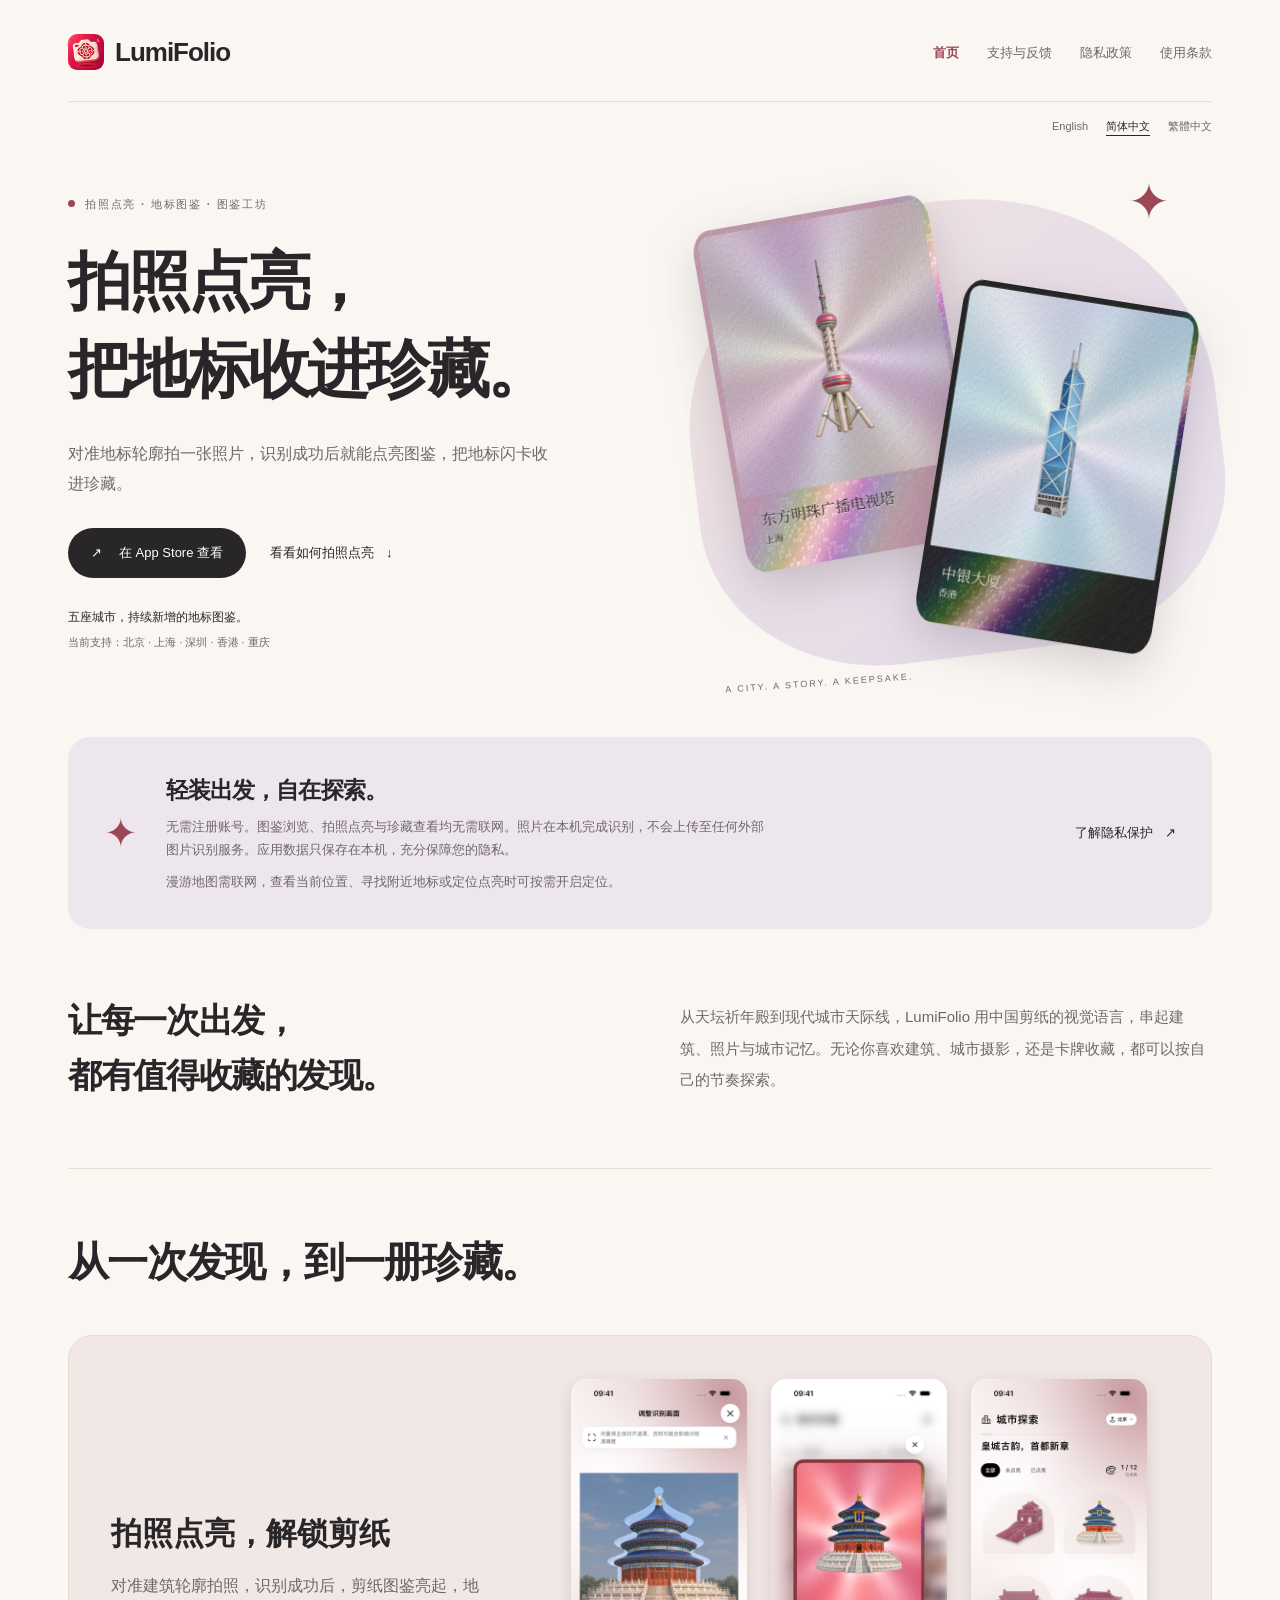
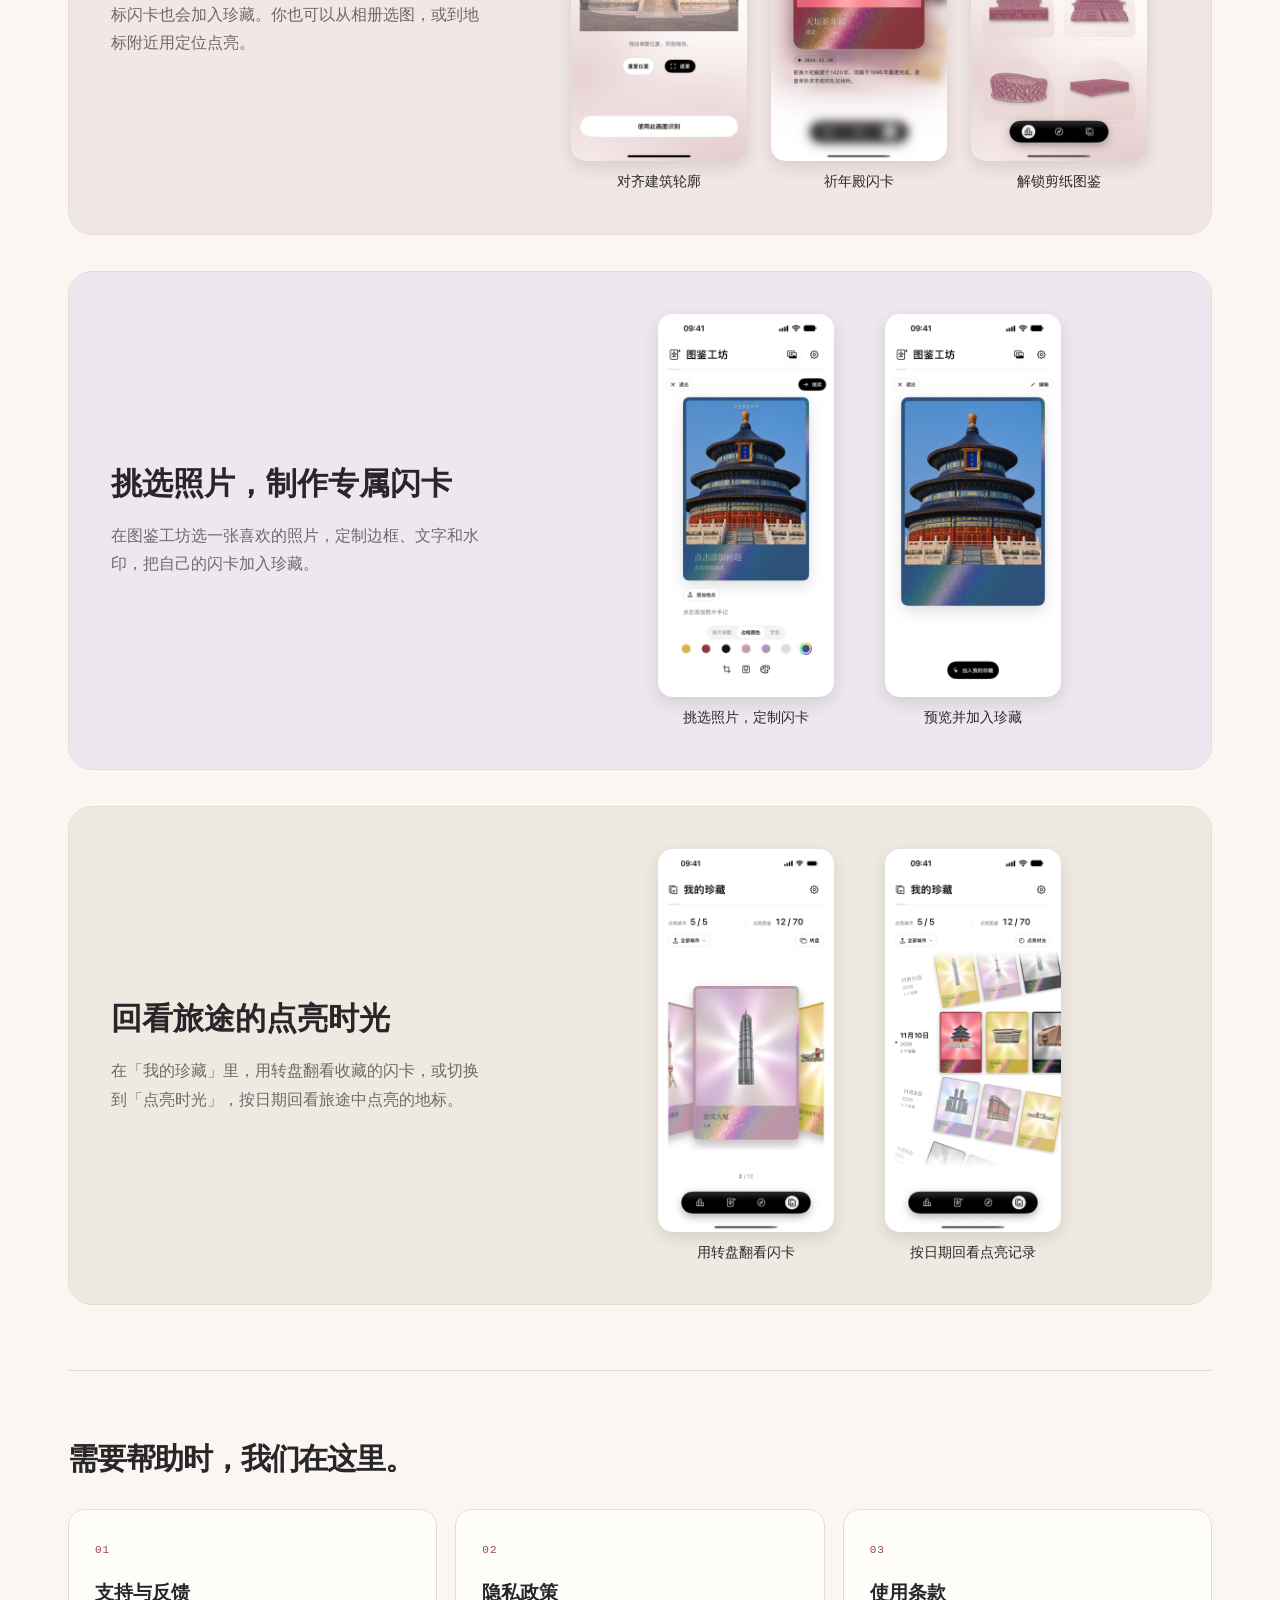
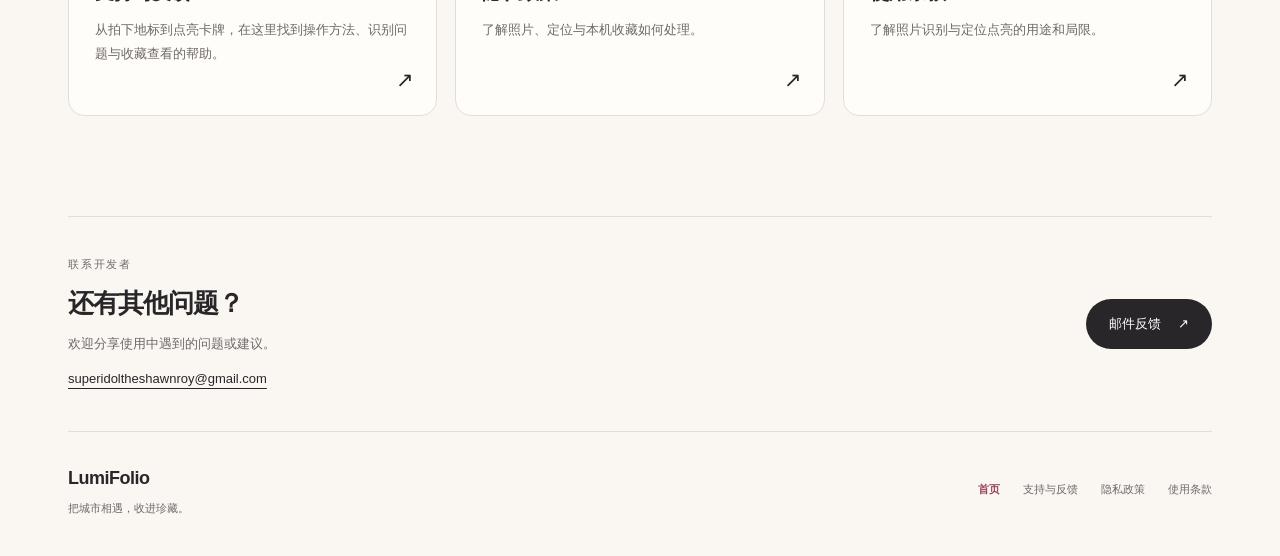
==== commit 20c484be: "Update all three LumiFolio homepages" ====
--- a/zh-Hans/index.html
+++ b/zh-Hans/index.html
@@ -1,3 +1,3 @@
 <!doctype html>
-<html lang="zh-Hans"><head><meta charset="utf-8"><meta name="viewport" content="width=device-width,initial-scale=1"><meta name="description" content="一款中国地标建筑图鉴与拍照打卡 App。对准眼前的建筑，拍照点亮专属卡牌，把旅途中的发现收进珍藏。"><meta name="theme-color" content="#faf7f2"><title>把城市相遇，收进珍藏。 · LumiFolio</title><link rel="canonical" href="https://superidoltheshawnroy.github.io/lumifolio-support/zh-Hans/index.html"><link rel="alternate" hreflang="en" href="https://superidoltheshawnroy.github.io/lumifolio-support/index.html"><link rel="alternate" hreflang="zh-Hans" href="https://superidoltheshawnroy.github.io/lumifolio-support/zh-Hans/index.html"><link rel="alternate" hreflang="zh-Hant" href="https://superidoltheshawnroy.github.io/lumifolio-support/zh-Hant/index.html"><meta property="og:title" content="把城市相遇，收进珍藏。 · LumiFolio"><meta property="og:description" content="一款中国地标建筑图鉴与拍照打卡 App。对准眼前的建筑，拍照点亮专属卡牌，把旅途中的发现收进珍藏。"><meta property="og:type" content="website"><meta property="og:url" content="https://superidoltheshawnroy.github.io/lumifolio-support/zh-Hans/index.html"><link rel="icon" href="../assets/icon.png"><link rel="stylesheet" href="../style.css"></head>
-<body class="page-home"><a class="skip" href="#content">首页</a><div class="page"><header><a class="brand" href="index.html"><img src="../assets/icon.png" width="36" height="36" alt="">LumiFolio</a><nav aria-label="说明"><a href="index.html" aria-current="page">首页</a><a href="support.html">支持与反馈</a><a href="privacy.html">隐私政策</a><a href="terms.html">使用条款</a></nav></header><div class="languages"><a href="../index.html" lang="en" hreflang="en">English</a><a href="../zh-Hans/index.html" lang="zh-Hans" hreflang="zh-Hans" aria-current="true">简体中文</a><a href="../zh-Hant/index.html" lang="zh-Hant" hreflang="zh-Hant">繁體中文</a></div><main id="content"><div class="title-block"><div class="title-copy"><span class="eyebrow"><i class="status-dot" aria-hidden="true"></i>拍照点亮 · 地标图鉴 · 卡牌收藏</span><h1><span>把城市相遇，</span><span>收进珍藏。</span></h1><p class="lead">一款中国地标建筑图鉴与拍照打卡 App。对准眼前的建筑，拍照点亮专属卡牌，把旅途中的发现收进珍藏。</p><div class="hero-actions"><a class="app-store" href="https://apps.apple.com/app/id6829957036"><span aria-hidden="true">↗</span>在 App Store 查看</a><a class="text-link" href="#inside">看看如何拍照点亮 <span aria-hidden="true">↓</span></a></div><p class="hero-meta">五座城市，62 处地标（持续新增中），你的城市珍藏。</p><p class="hero-cities">当前支持：北京 · 上海 · 深圳 · 香港 · 重庆</p></div><div class="hero-art" role="img" aria-label="App 的照片识别画面与点亮后的地标闪卡"><span class="art-orbit" aria-hidden="true"></span><span class="art-star" aria-hidden="true">✦</span><img class="device device-photo" src="../assets/screenshots/zh-Hans/08-photo-light-screen.jpg" width="368" height="800" alt="" fetchpriority="high"><img class="device device-flash" src="../assets/screenshots/zh-Hans/06-flash-screen.jpg" width="368" height="800" alt=""><span class="art-note" aria-hidden="true">A CITY. A STORY. A KEEPSAKE.</span></div></div><div class="home-content"><aside class="privacy-banner" id="offline"><span class="privacy-mark" aria-hidden="true">✦</span><div><h2>轻装出发，自在探索。</h2><p>无需注册账号。图鉴浏览、拍照点亮与珍藏查看均无需联网。照片在本机完成识别，不会上传至任何外部图片识别服务。应用数据只保存在本机，充分保障您的隐私。</p><p>漫游地图需联网，查看当前位置、寻找附近地标或定位点亮时可按需开启定位。</p></div><a class="text-link" href="privacy.html">了解隐私保护 <span aria-hidden="true">↗</span></a></aside><section class="position section"><h2>让每一次出发，<br>都有值得收藏的发现。</h2><p>从天坛祈年殿到现代城市天际线，LumiFolio 用中国剪纸的视觉语言，串起建筑、照片与城市记忆。无论你喜欢建筑、城市摄影，还是卡牌收藏，都可以按自己的节奏探索。</p></section><section class="showcase section" id="inside"><div class="section-heading"><div><span class="eyebrow">APP 一览</span><h2>对准建筑，拍照点亮。</h2></div><p>点亮地标，收集随光闪耀的专属卡牌。跟随拍照、图鉴与城市探索的画面，看看一座建筑如何走进你的收藏。点击图片可查看完整截图。</p></div><div class="screenshot-grid"><figure><a class="poster-link" href="../assets/screenshots/zh-Hans/01-flash.jpg"><img src="../assets/screenshots/zh-Hans/01-flash.jpg" width="1206" height="2622" loading="lazy" decoding="async" alt="把中国地标，收进你的卡牌 — 点亮地标，收集随光闪耀的专属卡牌。"></a><figcaption><span class="number">01</span><span>点亮地标，收集随光闪耀的专属卡牌。</span></figcaption></figure><figure><a class="poster-link" href="../assets/screenshots/zh-Hans/02-photo-light.jpg"><img src="../assets/screenshots/zh-Hans/02-photo-light.jpg" width="1206" height="2622" loading="lazy" decoding="async" alt="对准建筑，拍照点亮 — 对齐建筑轮廓，拍下眼前的地标。"></a><figcaption><span class="number">02</span><span>对齐建筑轮廓，拍下眼前的地标。</span></figcaption></figure><figure><a class="poster-link" href="../assets/screenshots/zh-Hans/03-city.jpg"><img src="../assets/screenshots/zh-Hans/03-city.jpg" width="1206" height="2622" loading="lazy" decoding="async" alt="跟随剪纸线索，发现建筑故事 — 从剪纸轮廓到点亮图鉴，发现建筑背后的故事。"></a><figcaption><span class="number">03</span><span>从剪纸轮廓到点亮图鉴，发现建筑背后的故事。</span></figcaption></figure><figure><a class="poster-link" href="../assets/screenshots/zh-Hans/04-explore.jpg"><img src="../assets/screenshots/zh-Hans/04-explore.jpg" width="1206" height="2622" loading="lazy" decoding="async" alt="每一座城，都值得收集 — 五座城市，数十处地标，持续新增中。"></a><figcaption><span class="number">04</span><span>五座城市，数十处地标，持续新增中。</span></figcaption></figure><figure><a class="poster-link" href="../assets/screenshots/zh-Hans/05-timeline-multicity.jpg"><img src="../assets/screenshots/zh-Hans/05-timeline-multicity.jpg" width="1206" height="2622" loading="lazy" decoding="async" alt="把旅途，留在点亮时光里 — 按点亮日期回看，记住每一次相遇。"></a><figcaption><span class="number">05</span><span>按点亮日期回看，记住每一次相遇。</span></figcaption></figure></div></section><section class="how-it-works section"><h2>下一次遇见，从这里开始。</h2><ol class="steps"><li><span class="step-number">01</span><h3>选择一座城</h3><p>浏览北京、上海、深圳、香港和重庆的地标图鉴，循着剪影与线索，发现想去的地方。</p></li><li><span class="step-number">02</span><h3>拍下你的发现</h3><p>选择地标，拍照或从相册选图，在设备上识别；到访地标附近，也可以用定位点亮。</p></li><li><span class="step-number">03</span><h3>留下城市记忆</h3><p>把点亮的地标收进珍藏，阅读文化小记，回看点亮日期，欣赏随拖动或倾斜变化的闪卡反光。</p></li></ol></section><section class="resources section"><h2>需要帮助时，我们在这里。</h2><div class="routes"><a href="support.html"><span class="route-number">01</span><h3>支持与反馈</h3><p>从拍下地标到点亮卡牌，在这里找到操作方法、识别问题与收藏查看的帮助。</p><span class="route-arrow" aria-hidden="true">↗</span></a><a href="privacy.html"><span class="route-number">02</span><h3>隐私政策</h3><p>了解照片、定位与本机收藏如何处理。</p><span class="route-arrow" aria-hidden="true">↗</span></a><a href="terms.html"><span class="route-number">03</span><h3>使用条款</h3><p>了解照片识别与定位点亮的用途和局限。</p><span class="route-arrow" aria-hidden="true">↗</span></a></div></section></div><aside class="contact"><div><span class="eyebrow">联系开发者</span><h2>还有其他问题？</h2><p>欢迎分享使用中遇到的问题或建议。</p><a class="email" href="mailto:superidoltheshawnroy@gmail.com?subject=LumiFolio%20support">superidoltheshawnroy@gmail.com</a></div><a class="email-button" href="mailto:superidoltheshawnroy@gmail.com?subject=LumiFolio%20support">邮件反馈 <span aria-hidden="true">↗</span></a></aside></main><footer><div><a class="footer-brand" href="index.html">LumiFolio</a><p>把城市相遇，收进珍藏。</p></div><div class="footer-links"><a href="index.html" aria-current="page">首页</a><a href="support.html">支持与反馈</a><a href="privacy.html">隐私政策</a><a href="terms.html">使用条款</a></div></footer></div></body></html>+<html lang="zh-Hans"><head><meta charset="utf-8"><meta name="viewport" content="width=device-width,initial-scale=1"><meta name="description" content="对准地标轮廓拍一张照片，识别成功后就能点亮图鉴，把地标闪卡收进珍藏。"><meta name="theme-color" content="#faf7f2"><title>拍照点亮，把地标收进珍藏。 · LumiFolio</title><link rel="canonical" href="https://superidoltheshawnroy.github.io/lumifolio-support/zh-Hans/index.html"><link rel="alternate" hreflang="en" href="https://superidoltheshawnroy.github.io/lumifolio-support/index.html"><link rel="alternate" hreflang="zh-Hans" href="https://superidoltheshawnroy.github.io/lumifolio-support/zh-Hans/index.html"><link rel="alternate" hreflang="zh-Hant" href="https://superidoltheshawnroy.github.io/lumifolio-support/zh-Hant/index.html"><meta property="og:title" content="拍照点亮，把地标收进珍藏。 · LumiFolio"><meta property="og:description" content="对准地标轮廓拍一张照片，识别成功后就能点亮图鉴，把地标闪卡收进珍藏。"><meta property="og:type" content="website"><meta property="og:url" content="https://superidoltheshawnroy.github.io/lumifolio-support/zh-Hans/index.html"><link rel="icon" href="../assets/icon.png"><link rel="stylesheet" href="../style.css?v=3fcf61dfce1c"></head>
+<body class="page-home"><a class="skip" href="#content">首页</a><div class="page"><header><a class="brand" href="index.html"><img src="../assets/icon.png" width="36" height="36" alt="">LumiFolio</a><nav aria-label="说明"><a href="index.html" aria-current="page">首页</a><a href="support.html">支持与反馈</a><a href="privacy.html">隐私政策</a><a href="terms.html">使用条款</a></nav></header><div class="languages"><a href="../index.html" lang="en" hreflang="en">English</a><a href="../zh-Hans/index.html" lang="zh-Hans" hreflang="zh-Hans" aria-current="true">简体中文</a><a href="../zh-Hant/index.html" lang="zh-Hant" hreflang="zh-Hant">繁體中文</a></div><main id="content"><div class="title-block"><div class="title-copy"><span class="eyebrow"><i class="status-dot" aria-hidden="true"></i>拍照点亮 · 地标图鉴 · 图鉴工坊</span><h1><span>拍照点亮，</span><span>把地标收进珍藏。</span></h1><p class="lead">对准地标轮廓拍一张照片，识别成功后就能点亮图鉴，把地标闪卡收进珍藏。</p><div class="hero-actions"><a class="app-store" href="https://apps.apple.com/app/id6829957036"><span aria-hidden="true">↗</span>在 App Store 查看</a><a class="text-link" href="#inside">看看如何拍照点亮 <span aria-hidden="true">↓</span></a></div><p class="hero-meta">五座城市，持续新增的地标图鉴。</p><p class="hero-cities">当前支持：北京 · 上海 · 深圳 · 香港 · 重庆</p></div><div class="hero-art" role="img" aria-label="点亮后可收集的上海东方明珠闪卡和香港中银大厦闪卡"><span class="art-orbit" aria-hidden="true"></span><span class="art-star" aria-hidden="true">✦</span><span class="hero-card hero-card-left"><img src="../assets/screenshots/zh-Hans/hero-shanghai.png" width="557" height="800" alt="" fetchpriority="high"></span><span class="hero-card hero-card-right"><img src="../assets/screenshots/zh-Hans/hero-hong-kong.png" width="557" height="800" alt=""></span><span class="art-note" aria-hidden="true">A CITY. A STORY. A KEEPSAKE.</span></div></div><div class="home-content"><aside class="privacy-banner" id="offline"><span class="privacy-mark" aria-hidden="true">✦</span><div><h2>轻装出发，自在探索。</h2><p>无需注册账号。图鉴浏览、拍照点亮与珍藏查看均无需联网。照片在本机完成识别，不会上传至任何外部图片识别服务。应用数据只保存在本机，充分保障您的隐私。</p><p>漫游地图需联网，查看当前位置、寻找附近地标或定位点亮时可按需开启定位。</p></div><a class="text-link" href="privacy.html">了解隐私保护 <span aria-hidden="true">↗</span></a></aside><section class="position section"><h2>让每一次出发，<br>都有值得收藏的发现。</h2><p>从天坛祈年殿到现代城市天际线，LumiFolio 用中国剪纸的视觉语言，串起建筑、照片与城市记忆。无论你喜欢建筑、城市摄影，还是卡牌收藏，都可以按自己的节奏探索。</p></section><section class="journey section" id="inside"><h2>从一次发现，到一册珍藏。</h2><div class="journey-grid"><article class="journey-item"><div class="journey-copy"><h3>拍照点亮，解锁剪纸</h3><p>对准建筑轮廓拍照，识别成功后，剪纸图鉴亮起，地标闪卡也会加入珍藏。你也可以从相册选图，或到地标附近用定位点亮。</p></div><div class="journey-art"><figure><a href="../assets/screenshots/zh-Hans/08-photo-light-screen.jpg"><img src="../assets/screenshots/zh-Hans/08-photo-light-screen.jpg" width="368" height="800" loading="lazy" decoding="async" alt="拍照点亮中对齐天坛祈年殿的建筑轮廓"></a><figcaption>对齐建筑轮廓</figcaption></figure><figure><a href="../assets/screenshots/zh-Hans/06-flash-screen.jpg"><img src="../assets/screenshots/zh-Hans/06-flash-screen.jpg" width="368" height="800" loading="lazy" decoding="async" alt="拍照点亮后加入珍藏的天坛祈年殿地标闪卡"></a><figcaption>祈年殿闪卡</figcaption></figure><figure><a href="../assets/screenshots/zh-Hans/lit-atlas-screen.jpg"><img src="../assets/screenshots/zh-Hans/lit-atlas-screen.jpg" width="368" height="800" loading="lazy" decoding="async" alt="北京图鉴中已点亮的祈年殿与尚未点亮的剪纸地标"></a><figcaption>解锁剪纸图鉴</figcaption></figure></div></article><article class="journey-item"><div class="journey-copy"><h3>挑选照片，制作专属闪卡</h3><p>在图鉴工坊选一张喜欢的照片，定制边框、文字和水印，把自己的闪卡加入珍藏。</p></div><div class="journey-art"><figure><a href="../assets/screenshots/zh-Hans/workshop-editor-screen.jpg"><img src="../assets/screenshots/zh-Hans/workshop-editor-screen.jpg" width="368" height="800" loading="lazy" decoding="async" alt="在图鉴工坊调整照片闪卡的边框和文字"></a><figcaption>挑选照片，定制闪卡</figcaption></figure><figure><a href="../assets/screenshots/zh-Hans/workshop-card-screen.jpg"><img src="../assets/screenshots/zh-Hans/workshop-card-screen.jpg" width="368" height="800" loading="lazy" decoding="async" alt="图鉴工坊中预览以祈年殿照片制作的闪卡"></a><figcaption>预览并加入珍藏</figcaption></figure></div></article><article class="journey-item"><div class="journey-copy"><h3>回看旅途的点亮时光</h3><p>在「我的珍藏」里，用转盘翻看收藏的闪卡，或切换到「点亮时光」，按日期回看旅途中点亮的地标。</p></div><div class="journey-art"><figure><a href="../assets/screenshots/zh-Hans/carousel-screen.jpg"><img src="../assets/screenshots/zh-Hans/carousel-screen.jpg" width="368" height="800" loading="lazy" decoding="async" alt="上海金茂大厦闪卡居中，左右可见相邻卡片"></a><figcaption>用转盘翻看闪卡</figcaption></figure><figure><a href="../assets/screenshots/zh-Hans/timeline-screen.jpg"><img src="../assets/screenshots/zh-Hans/timeline-screen.jpg" width="368" height="800" loading="lazy" decoding="async" alt="点亮时光按日期展示已珍藏的地标闪卡"></a><figcaption>按日期回看点亮记录</figcaption></figure></div></article></div></section><section class="resources section"><h2>需要帮助时，我们在这里。</h2><div class="routes"><a href="support.html"><span class="route-number">01</span><h3>支持与反馈</h3><p>从拍下地标到点亮卡牌，在这里找到操作方法、识别问题与收藏查看的帮助。</p><span class="route-arrow" aria-hidden="true">↗</span></a><a href="privacy.html"><span class="route-number">02</span><h3>隐私政策</h3><p>了解照片、定位与本机收藏如何处理。</p><span class="route-arrow" aria-hidden="true">↗</span></a><a href="terms.html"><span class="route-number">03</span><h3>使用条款</h3><p>了解照片识别与定位点亮的用途和局限。</p><span class="route-arrow" aria-hidden="true">↗</span></a></div></section></div><aside class="contact"><div><span class="eyebrow">联系开发者</span><h2>还有其他问题？</h2><p>欢迎分享使用中遇到的问题或建议。</p><a class="email" href="mailto:superidoltheshawnroy@gmail.com?subject=LumiFolio%20support">superidoltheshawnroy@gmail.com</a></div><a class="email-button" href="mailto:superidoltheshawnroy@gmail.com?subject=LumiFolio%20support">邮件反馈 <span aria-hidden="true">↗</span></a></aside></main><footer><div><a class="footer-brand" href="index.html">LumiFolio</a><p>把城市相遇，收进珍藏。</p></div><div class="footer-links"><a href="index.html" aria-current="page">首页</a><a href="support.html">支持与反馈</a><a href="privacy.html">隐私政策</a><a href="terms.html">使用条款</a></div></footer></div></body></html>
--- a/style.css
+++ b/style.css
@@ -1,12 +1,85 @@
 :root{color-scheme:light;--paper:#faf7f2;--card:#fffdf9;--ink:#29262a;--muted:#6f6869;--line:#e4ddd6;--rose:#9a4856;--lilac:#d9cbdc;--serif:"Iowan Old Style","Songti SC","Noto Serif CJK SC",serif}
 *{box-sizing:border-box}html{scroll-behavior:smooth;scroll-padding-top:28px}body{margin:0;background:var(--paper);color:var(--ink);font-family:-apple-system,BlinkMacSystemFont,"Segoe UI","PingFang SC","Microsoft YaHei",sans-serif;font-size:16px;line-height:1.8;-webkit-font-smoothing:antialiased}a{color:inherit;text-underline-offset:5px}a:focus-visible,summary:focus-visible{outline:2px solid var(--rose);outline-offset:5px}img{max-width:100%;height:auto}p{margin:0 0 18px}h1,h2,h3{margin:0;font-weight:600}h1,h2{letter-spacing:-.04em}h2{font-size:30px;line-height:1.5}h3{font-size:19px;line-height:1.5}.page{max-width:1240px;margin:auto;padding:0 48px}.skip{position:absolute;top:-90px;left:20px;background:var(--card);padding:10px 20px;z-index:5}.skip:focus{top:10px}
 header{display:flex;align-items:center;justify-content:space-between;gap:28px;padding:29px 0 25px;border-bottom:1px solid var(--line)}.brand{display:flex;align-items:center;gap:11px;text-decoration:none;font-size:26px;font-weight:650;letter-spacing:-1px}.brand img{border-radius:9px}nav,.footer-links{display:flex;gap:28px;flex-wrap:wrap}nav a,.footer-links a{text-decoration:none;font-size:13px;color:var(--muted)}nav a[aria-current=page],.footer-links a[aria-current=page]{color:var(--rose);font-weight:600}nav a:hover,.footer-links a:hover{text-decoration:underline}.languages{display:flex;justify-content:flex-end;gap:18px;padding-top:15px}.languages a{font-size:11px;text-decoration:none;color:var(--muted)}.languages a[aria-current=true]{color:var(--ink);text-decoration:underline}.title-block{padding:54px 0 40px}.eyebrow{display:block;letter-spacing:1.8px;font-size:11px;color:var(--muted);font-weight:550}.status-dot{display:inline-block;width:7px;height:7px;border-radius:50%;background:var(--rose);margin-right:10px;vertical-align:1px}h1{font-family:var(--serif);font-size:clamp(36px,4.8vw,56px);line-height:1.3;margin:18px 0;max-width:850px}.lead{font-size:17px;color:var(--muted);margin-top:20px;max-width:660px;line-height:1.9}.date{font-size:11px;color:var(--muted);margin:22px 0 0}.title-copy{min-width:0}.text-link{display:inline-flex;align-items:center;gap:12px;font-size:13px;text-decoration:none}.text-link:hover{text-decoration:underline}.app-store,.email-button{display:inline-flex;align-items:center;justify-content:center;gap:17px;background:var(--ink);color:#fff;text-decoration:none;padding:13px 23px;font-size:13px;border-radius:30px;white-space:nowrap;transition:background .2s,transform .2s}.app-store:hover,.email-button:hover{background:var(--rose);transform:translateY(-2px)}
-.page-home .title-block{display:grid;grid-template-columns:1.1fr 1fr;align-items:center;gap:32px;padding:20px 0 45px;min-height:595px}.page-home h1{font-size:clamp(42px,4.9vw,64px);line-height:1.4;letter-spacing:-.05em;margin:24px 0}.page-home h1 span{display:block}.page-home .lead{font-size:16px;max-width:480px}.hero-actions{display:flex;align-items:center;flex-wrap:wrap;gap:24px;margin:29px 0}.hero-meta{font-size:12px;margin:0 0 5px;color:var(--ink)}.hero-cities{font-size:11px;color:var(--muted);margin:0}.hero-art{position:relative;height:535px;isolation:isolate}.art-orbit{position:absolute;inset:44px -6px 36px 8px;background:linear-gradient(140deg,#f0e3e0,#e5dce9 70%,#ebe4ed);border-radius:48% 48% 35% 35%;transform:rotate(-7deg);z-index:-1}.device{position:absolute;width:47%;max-width:225px;border:5px solid #302b30;border-radius:30px;box-shadow:0 25px 44px #4533422b}.device-photo{left:8%;top:26px;transform:rotate(-10deg)}.device-flash{right:1%;top:76px;transform:rotate(9deg)}.art-star{position:absolute;right:8%;top:0;font-size:50px;color:var(--rose)}.art-note{position:absolute;bottom:0;left:8%;font-size:9px;letter-spacing:2px;color:var(--muted);transform:rotate(-4deg)}
-.section{padding:65px 0;border-top:1px solid var(--line)}.position{border-top:0;display:grid;grid-template-columns:1fr 1fr;gap:80px;align-items:center}.position h2{font-family:var(--serif);font-size:34px;line-height:1.6}.position p{font-size:15px;color:var(--muted);margin:0;line-height:2.1}.section-heading{display:flex;justify-content:space-between;gap:40px;align-items:flex-end;margin-bottom:32px}.section-heading h2{margin-top:10px}.section-heading>p{font-size:13px;color:var(--muted);max-width:360px;margin:0}.screenshot-grid{display:grid;grid-template-columns:repeat(3,minmax(0,1fr));gap:35px 24px}figure{margin:0;min-width:0}.poster-link{display:block;border-radius:18px;overflow:hidden;border:1px solid #e5d8d4;background:#f0e3df;transition:transform .25s,box-shadow .25s}.poster-link:hover{transform:translateY(-5px);box-shadow:0 15px 30px #49334116}.poster-link img{display:block;width:100%}figcaption{display:flex;align-items:baseline;gap:12px;font-size:12px;color:var(--muted);line-height:1.8;padding:14px 4px 0}.number{font:11px ui-monospace,monospace;color:var(--rose);letter-spacing:1px;flex:none}.steps{list-style:none;padding:0;margin:35px 0 0;display:grid;grid-template-columns:repeat(3,minmax(0,1fr));gap:38px}.step-number{display:block;color:var(--rose);font:italic 31px var(--serif);margin-bottom:18px}.steps h3{margin-bottom:12px}.steps p{color:var(--muted);font-size:14px;line-height:2;margin:0}.privacy-banner{display:flex;align-items:center;gap:28px;padding:36px;background:#eee6ed;border-radius:22px;margin:0}.privacy-mark{font-size:40px;color:var(--rose);flex:none}.privacy-banner h2{font-size:23px}.privacy-banner p{font-size:13px;color:var(--muted);max-width:610px;margin:8px 0 0}.privacy-banner>.text-link{margin-left:auto;flex:none}.resources h2{margin-bottom:28px}.routes{display:grid;grid-template-columns:repeat(3,minmax(0,1fr));gap:18px}.routes>a{position:relative;text-decoration:none;padding:24px 26px 32px;border:1px solid var(--line);border-radius:16px;background:var(--card);min-width:0;transition:border-color .2s}.routes>a:hover{border-color:var(--rose)}.routes h3{margin:16px 0 10px}.routes p{font-size:13px;color:var(--muted);line-height:1.9;padding-bottom:16px;margin:0}.route-arrow{position:absolute;right:22px;bottom:16px;font-size:21px}.route-number{font:11px ui-monospace,monospace;color:var(--rose);letter-spacing:1px}
+.page-home .title-block{display:grid;grid-template-columns:1.1fr 1fr;align-items:center;gap:32px;padding:20px 0 45px;min-height:595px}.page-home h1{font-size:clamp(42px,4.9vw,64px);line-height:1.4;letter-spacing:-.05em;margin:24px 0}.page-home h1 span{display:block}.page-home .lead{font-size:16px;max-width:480px}.hero-actions{display:flex;align-items:center;flex-wrap:wrap;gap:24px;margin:29px 0}.hero-meta{font-size:12px;margin:0 0 5px;color:var(--ink)}.hero-cities{font-size:11px;color:var(--muted);margin:0}.hero-art{position:relative;height:535px;isolation:isolate}.art-orbit{position:absolute;inset:44px -6px 36px 8px;background:linear-gradient(140deg,#f0e3e0,#e5dce9 70%,#ebe4ed);border-radius:48% 48% 35% 35%;transform:rotate(-7deg);z-index:-1}.hero-card{position:absolute;width:57%;max-width:300px;filter:drop-shadow(0 16px 24px #45334236)}.hero-card-left{left:0;top:-18px;transform:rotate(-10deg)}.hero-card-right{right:0;top:65px;transform:rotate(9deg)}.art-star{position:absolute;right:8%;top:0;font-size:50px;color:var(--rose)}.art-note{position:absolute;bottom:0;left:8%;font-size:9px;letter-spacing:2px;color:var(--muted);transform:rotate(-4deg)}
+.section{padding:65px 0;border-top:1px solid var(--line)}.number{font:11px ui-monospace,monospace;color:var(--rose);letter-spacing:1px;flex:none}.privacy-banner{display:flex;align-items:center;gap:28px;padding:36px;background:#eee6ed;border-radius:22px;margin:0}.privacy-mark{font-size:40px;color:var(--rose);flex:none}.privacy-banner h2{font-size:23px}.privacy-banner p{font-size:13px;color:var(--muted);max-width:610px;margin:8px 0 0}.privacy-banner>.text-link{margin-left:auto;flex:none}.resources h2{margin-bottom:28px}.routes{display:grid;grid-template-columns:repeat(3,minmax(0,1fr));gap:18px}.routes>a{position:relative;text-decoration:none;padding:24px 26px 32px;border:1px solid var(--line);border-radius:16px;background:var(--card);min-width:0;transition:border-color .2s}.routes>a:hover{border-color:var(--rose)}.routes h3{margin:16px 0 10px}.routes p{font-size:13px;color:var(--muted);line-height:1.9;padding-bottom:16px;margin:0}.route-arrow{position:absolute;right:22px;bottom:16px;font-size:21px}.route-number{font:11px ui-monospace,monospace;color:var(--rose);letter-spacing:1px}
 .document{background:var(--card);border:1px solid var(--line);border-radius:22px;padding:36px 42px;max-width:1040px}.document section+section{margin-top:32px}.document h2{font-size:18px;line-height:1.6;letter-spacing:0;margin:0 0 13px;display:flex;gap:15px;align-items:baseline}.document p{font-size:14px;line-height:1.95;white-space:pre-line}.document p:last-child{margin-bottom:0}.summary{padding-bottom:24px;border-bottom:1px solid var(--line);font-weight:500}.small-note{color:var(--muted);font-size:12px!important;line-height:1.9!important;margin-top:28px}.support-layout{display:grid;grid-template-columns:255px minmax(0,1fr);gap:65px;padding-bottom:65px}.help-topics{display:flex;flex-direction:column;align-self:start;position:sticky;top:28px;background:#eee6ed;padding:8px 22px;border-radius:16px}.help-topics>a{display:flex;align-items:baseline;gap:12px;text-decoration:none;font-size:13px;padding:19px 0}.help-topics>a+ a{border-top:1px solid #d8cbd5}.help-topics>a>span:last-child{margin-left:auto}.help-topics>a:hover{color:var(--rose)}.faq-group{scroll-margin-top:28px}.faq-group+.faq-group{margin-top:45px}.faq-group h2{display:flex;align-items:baseline;gap:16px;font-size:22px;margin:0 0 20px}details{border-top:1px solid var(--line);padding:19px 0}details:last-of-type{border-bottom:1px solid var(--line)}summary{cursor:pointer;font-size:15px;font-weight:550;line-height:1.7;padding-right:15px}summary::marker{color:var(--rose)}details p{padding:15px 0 0;color:var(--muted);font-size:14px;line-height:1.95;margin:0}details[open] summary{color:var(--rose)}
 .contact{padding:38px 0;display:flex;justify-content:space-between;gap:40px;align-items:center;border-top:1px solid var(--line);border-bottom:1px solid var(--line);margin-top:35px}.contact .eyebrow{margin-bottom:9px}.contact h2{font-size:26px}.contact p{color:var(--muted);font-size:13px;max-width:650px;margin:9px 0}.email{font-size:13px;overflow-wrap:anywhere}.email-button{flex:none}footer{display:flex;justify-content:space-between;align-items:center;padding:30px 0 38px;gap:30px;color:var(--muted);font-size:11px}.footer-brand{font-size:18px;color:var(--ink);font-weight:600;text-decoration:none;letter-spacing:-.5px}footer p{margin:4px 0 0}.footer-links{gap:23px}.footer-links a{font-size:11px}
 @media(min-width:1400px){.page-home .title-block{min-height:620px}}
-@media(max-width:1000px){.page{padding:0 32px}.page-home .title-block{gap:18px;min-height:540px}.page-home h1{font-size:48px}.hero-art{height:465px}.device{border-radius:26px;width:46%}.device-photo{left:5%;top:35px}.device-flash{top:90px;right:0}.art-note{font-size:8px;bottom:4px;left:0}.hero-actions{gap:17px}.hero-actions .text-link{font-size:12px}.position{gap:40px}.position h2{font-size:29px}.privacy-banner{padding:28px;gap:20px;flex-wrap:wrap}.privacy-banner>.text-link{margin-left:60px}.support-layout{grid-template-columns:215px minmax(0,1fr);gap:35px}.help-topics{padding:6px 16px}.steps{gap:28px}nav{gap:20px}}
-@media(max-width:700px){.page{padding:0 22px}header{align-items:flex-start;padding:22px 0 18px;gap:18px;flex-direction:column}.brand{font-size:25px}nav{gap:23px}nav a{font-size:12px}.languages{gap:16px}.eyebrow{font-size:10px;letter-spacing:1.2px}.title-block{padding:38px 0 30px}h1{font-size:36px}.lead{font-size:15px}.page-home .title-block{display:flex;flex-direction:column;align-items:stretch;padding:37px 0 30px;gap:26px}.page-home h1{font-size:45px;line-height:1.45;margin:20px 0}.page-home .lead{font-size:15px;max-width:450px;margin-top:16px}.hero-actions{margin:25px 0 23px;gap:22px}.app-store{font-size:12px;padding:12px 20px}.hero-meta{font-size:11px}.hero-cities{font-size:10px}.hero-art{height:485px;width:100%;max-width:420px;align-self:center}.device{width:46%;border-width:4px;border-radius:26px}.device-photo{left:7%;top:24px}.device-flash{right:3%;top:78px}.art-orbit{inset:35px 7px 38px 9px}.art-note{left:10%;bottom:7px}.art-star{font-size:42px;right:10%;top:0}.section{padding:42px 0}h2{font-size:25px}.position{grid-template-columns:1fr;gap:22px}.position h2{font-size:29px}.position p{font-size:14px}.section-heading{display:block;margin-bottom:25px}.section-heading>p{max-width:400px;margin-top:14px;font-size:12px}.screenshot-grid{grid-template-columns:repeat(2,minmax(0,1fr));gap:25px 14px}.poster-link{border-radius:12px}figcaption{font-size:11px;gap:8px;padding-top:10px;display:block}figcaption .number{margin-right:7px;font-size:9px}.steps{grid-template-columns:1fr;gap:28px;margin-top:28px}.steps li{position:relative;padding-left:50px}.step-number{position:absolute;left:0;top:0;font-size:26px}.steps h3{font-size:18px;margin-bottom:7px}.steps p{font-size:13px}.privacy-banner{display:grid;grid-template-columns:28px minmax(0,1fr);margin:0;padding:26px 23px;border-radius:18px;gap:14px;align-items:start}.privacy-mark{font-size:28px;line-height:1.2}.privacy-banner>div{min-width:0}.privacy-banner h2{font-size:20px}.privacy-banner p{font-size:12px}.privacy-banner>.text-link{grid-column:2;margin-left:0;font-size:12px}.routes{grid-template-columns:1fr;gap:13px}.routes>a{padding:19px 23px 27px}.routes h3{font-size:18px;margin-top:10px}.routes p{padding-right:20px;padding-bottom:0}.resources h2{margin-bottom:23px}.document{padding:25px 23px;border-radius:18px}.document h2{font-size:16px;gap:10px}.document p{font-size:14px}.support-layout{grid-template-columns:1fr;gap:35px;padding-bottom:18px}.help-topics{position:static;padding:6px 20px}.help-topics>a{padding:15px 0}.faq-group h2{font-size:20px;margin-bottom:18px}summary{font-size:14px}details p{font-size:13px}.contact{align-items:flex-start;flex-direction:column;gap:23px;padding:29px 0;margin-top:24px}.contact h2{font-size:24px}.email{font-size:12px}footer{align-items:flex-start;flex-direction:column;gap:24px;padding-bottom:30px}.footer-links{gap:24px}}
-@media(max-width:380px){.page{padding:0 18px}.page-home h1{font-size:39px}.hero-art{height:435px}.device{border-radius:23px}.hero-actions{gap:14px}.hero-actions .text-link{font-size:11px}nav{gap:19px}}
+@media(max-width:1000px){.page{padding:0 32px}.page-home .title-block{gap:18px;min-height:540px}.page-home h1{font-size:48px}.hero-art{height:465px}.hero-card{width:56%}.hero-card-left{left:3%;top:-15px}.hero-card-right{top:68px;right:0}.art-note{font-size:8px;bottom:4px;left:0}.hero-actions{gap:17px}.hero-actions .text-link{font-size:12px}.privacy-banner{padding:28px;gap:20px;flex-wrap:wrap}.privacy-banner>.text-link{margin-left:60px}.support-layout{grid-template-columns:215px minmax(0,1fr);gap:35px}.help-topics{padding:6px 16px}nav{gap:20px}}
+@media(max-width:700px){.page{padding:0 22px}header{align-items:flex-start;padding:22px 0 18px;gap:18px;flex-direction:column}.brand{font-size:25px}nav{gap:23px}nav a{font-size:12px}.languages{gap:16px}.eyebrow{font-size:10px;letter-spacing:1.2px}.title-block{padding:38px 0 30px}h1{font-size:36px}.lead{font-size:15px}.page-home .title-block{display:flex;flex-direction:column;align-items:stretch;padding:37px 0 30px;gap:26px}.page-home h1{font-size:45px;line-height:1.45;margin:20px 0}.page-home .lead{font-size:15px;max-width:450px;margin-top:16px}.hero-actions{margin:25px 0 23px;gap:22px}.app-store{font-size:12px;padding:12px 20px}.hero-meta{font-size:11px}.hero-cities{font-size:10px}.hero-art{height:clamp(285px,85vw,420px);width:100%;max-width:420px;align-self:center}.hero-card{width:55%}.hero-card-left{left:0;top:-14px}.hero-card-right{right:0;top:48px}.art-orbit{inset:35px 7px 38px 9px}.art-note{left:10%;bottom:7px}.art-star{font-size:42px;right:10%;top:0}.section{padding:42px 0}h2{font-size:25px}.privacy-banner{display:grid;grid-template-columns:28px minmax(0,1fr);margin:0;padding:26px 23px;border-radius:18px;gap:14px;align-items:start}.privacy-mark{font-size:28px;line-height:1.2}.privacy-banner>div{min-width:0}.privacy-banner h2{font-size:20px}.privacy-banner p{font-size:12px}.privacy-banner>.text-link{grid-column:2;margin-left:0;font-size:12px}.routes{grid-template-columns:1fr;gap:13px}.routes>a{padding:19px 23px 27px}.routes h3{font-size:18px;margin-top:10px}.routes p{padding-right:20px;padding-bottom:0}.resources h2{margin-bottom:23px}.document{padding:25px 23px;border-radius:18px}.document h2{font-size:16px;gap:10px}.document p{font-size:14px}.support-layout{grid-template-columns:1fr;gap:35px;padding-bottom:18px}.help-topics{position:static;padding:6px 20px}.help-topics>a{padding:15px 0}.faq-group h2{font-size:20px;margin-bottom:18px}summary{font-size:14px}details p{font-size:13px}.contact{align-items:flex-start;flex-direction:column;gap:23px;padding:29px 0;margin-top:24px}.contact h2{font-size:24px}.email{font-size:12px}footer{align-items:flex-start;flex-direction:column;gap:24px;padding-bottom:30px}.footer-links{gap:24px}}
+@media(max-width:380px){.page{padding:0 18px}.page-home h1{font-size:39px}.hero-actions{gap:14px}.hero-actions .text-link{font-size:11px}nav{gap:19px}}
 @media(prefers-reduced-motion:reduce){html{scroll-behavior:auto}*,*::before,*::after{transition:none!important}}
+
+.position {
+  display: grid;
+  grid-template-columns: 1fr 1fr;
+  align-items: center;
+  gap: clamp(22px, 7vw, 80px);
+  border-top: 0;
+}
+.position h2 { font: 600 clamp(29px, 3vw, 34px)/1.6 var(--serif); }
+.position p { margin: 0; color: var(--muted); font-size: 15px; line-height: 2.1; }
+.journey h2 {
+  margin-bottom: clamp(24px, 4vw, 44px);
+  font: 600 clamp(28px, 3.2vw, 42px)/1.4 var(--serif);
+  text-wrap: balance;
+}
+.journey-grid { display: grid; gap: clamp(22px, 3vw, 36px); }
+.journey-item {
+  display: grid;
+  grid-template-columns: minmax(0, 1fr) minmax(0, 1.65fr);
+  align-items: center;
+  gap: clamp(24px, 5vw, 76px);
+  padding: clamp(18px, 3.3vw, 46px);
+  border: 1px solid var(--line);
+  border-radius: 24px;
+  background: #f1e7e4;
+}
+.journey-item:nth-child(2) { background: #ede7ef; }
+.journey-item:nth-child(3) { background: #efeae1; }
+.journey-copy h3 {
+  margin-bottom: 16px;
+  font: 600 clamp(23px, 2.45vw, 34px)/1.4 var(--serif);
+  text-wrap: balance;
+}
+.journey-copy p { margin: 0; color: var(--muted); font-size: 16px; line-height: 1.8; }
+.journey-art {
+  display: flex;
+  align-items: flex-start;
+  justify-content: center;
+  gap: clamp(16px, 4vw, 56px);
+}
+.journey-art figure { width: min(46%, 176px); min-width: 0; margin: 0; }
+.journey-art a { display: block; border-radius: 15px; }
+.journey-art img {
+  display: block;
+  width: 100%;
+  border-radius: inherit;
+  box-shadow: 0 6px 16px #45334226;
+  transition: transform .2s ease;
+}
+.journey-art a:hover img { transform: translateY(-3px); }
+.journey-art figcaption {
+  margin-top: 10px;
+  color: var(--ink);
+  text-align: center;
+  font-size: 14px;
+  line-height: 1.45;
+  text-wrap: balance;
+}
+@media (max-width: 700px) {
+  .position { grid-template-columns: 1fr; }
+  .journey-item { grid-template-columns: 1fr; gap: 20px; border-radius: 18px; }
+  .journey-copy h3 { margin-bottom: 8px; }
+  .journey-art figure { width: min(46%, 145px); }
+  .journey-art a { border-radius: 12px; }
+}
+
+.journey-art:has(figure:nth-child(3)) { gap: clamp(8px, 2vw, 24px); }
+
+.hero-card img {
+  display: block;
+  width: 100%;
+  clip-path: inset(16.7% 10.3% 3.1% round 6%);
+}
